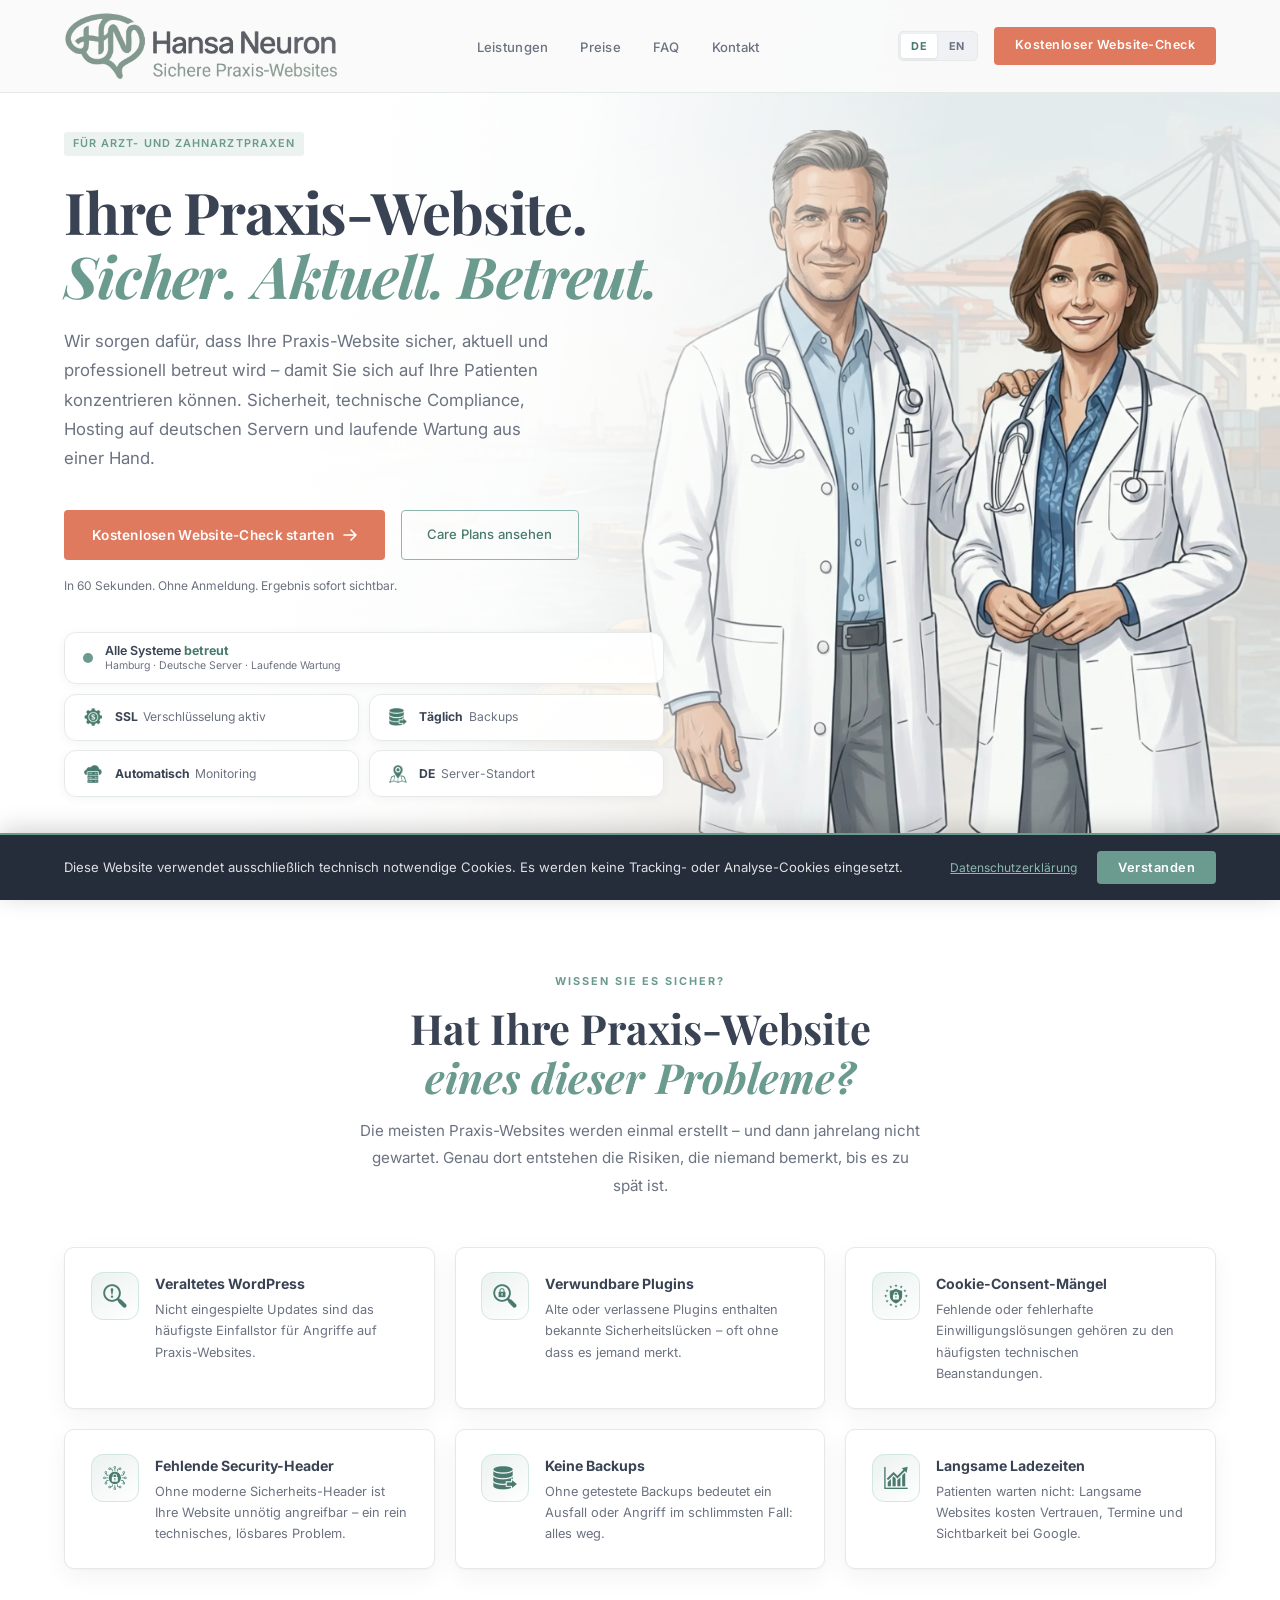
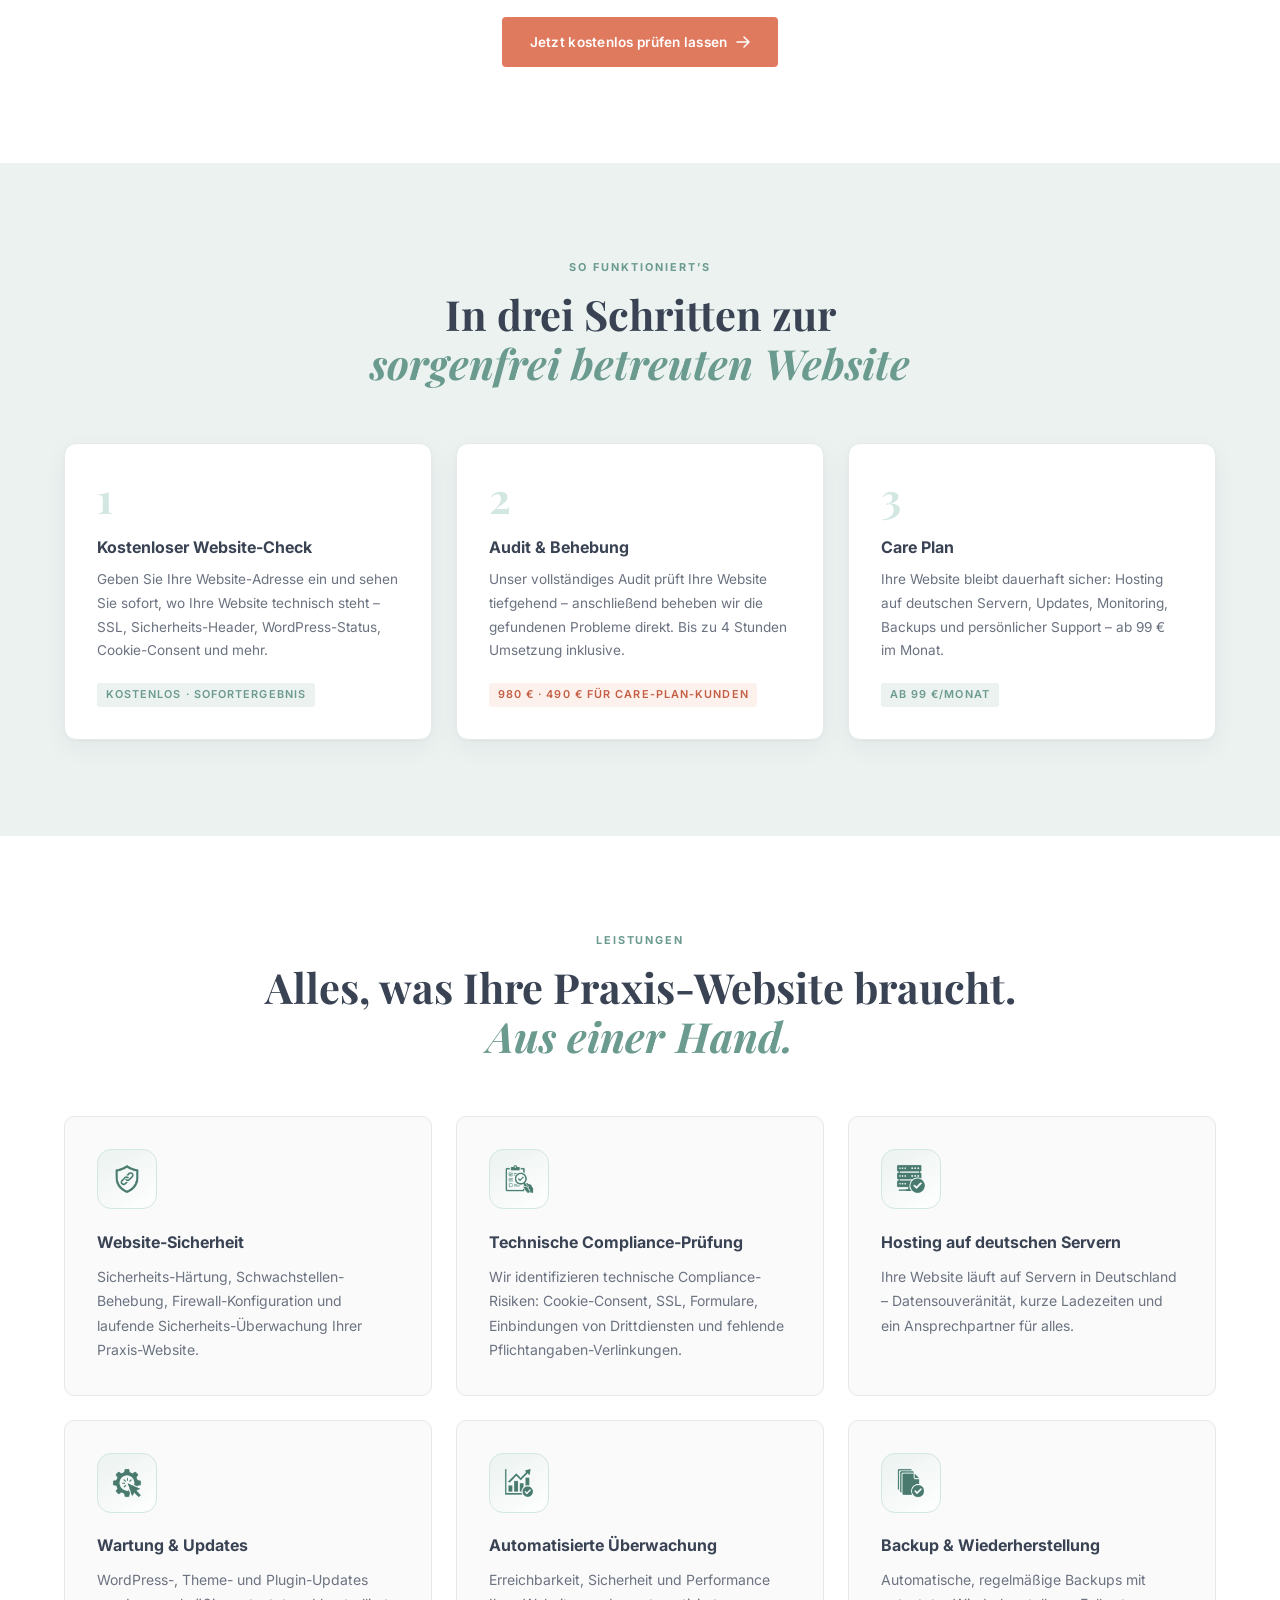
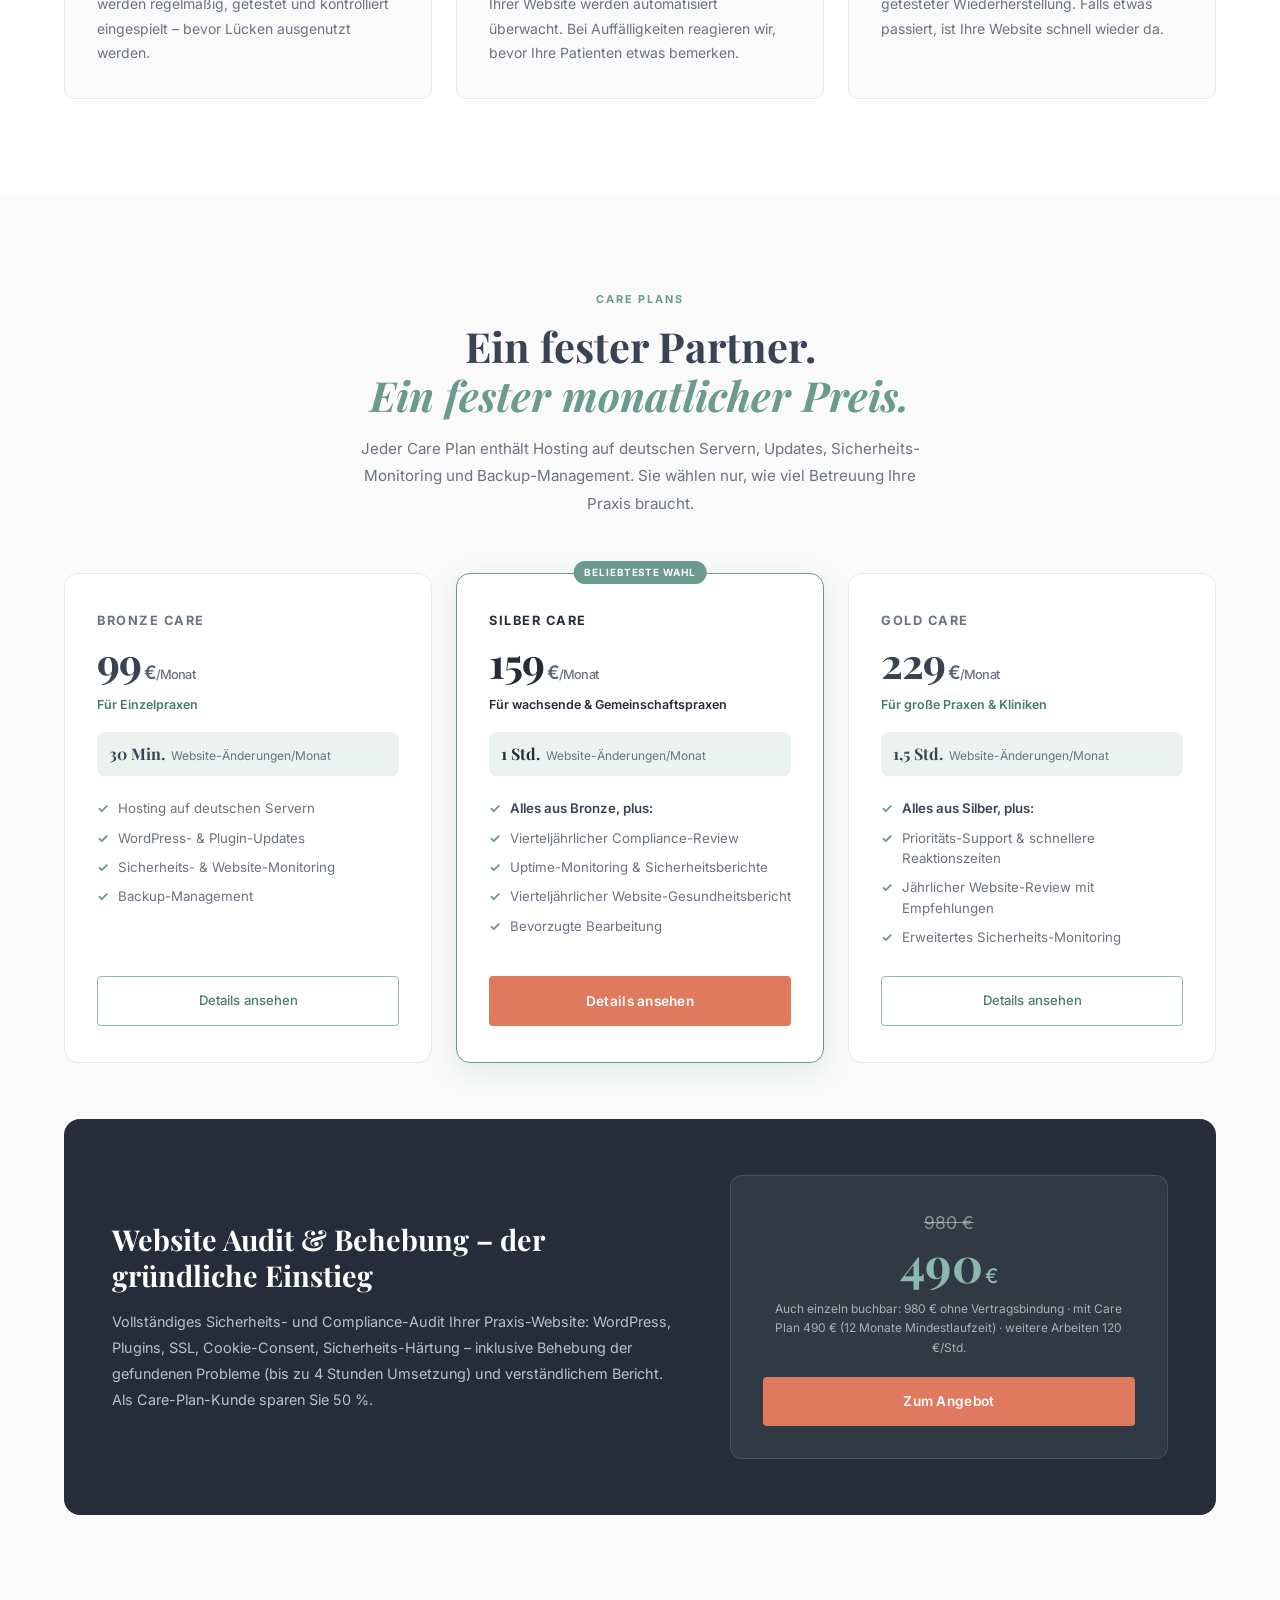
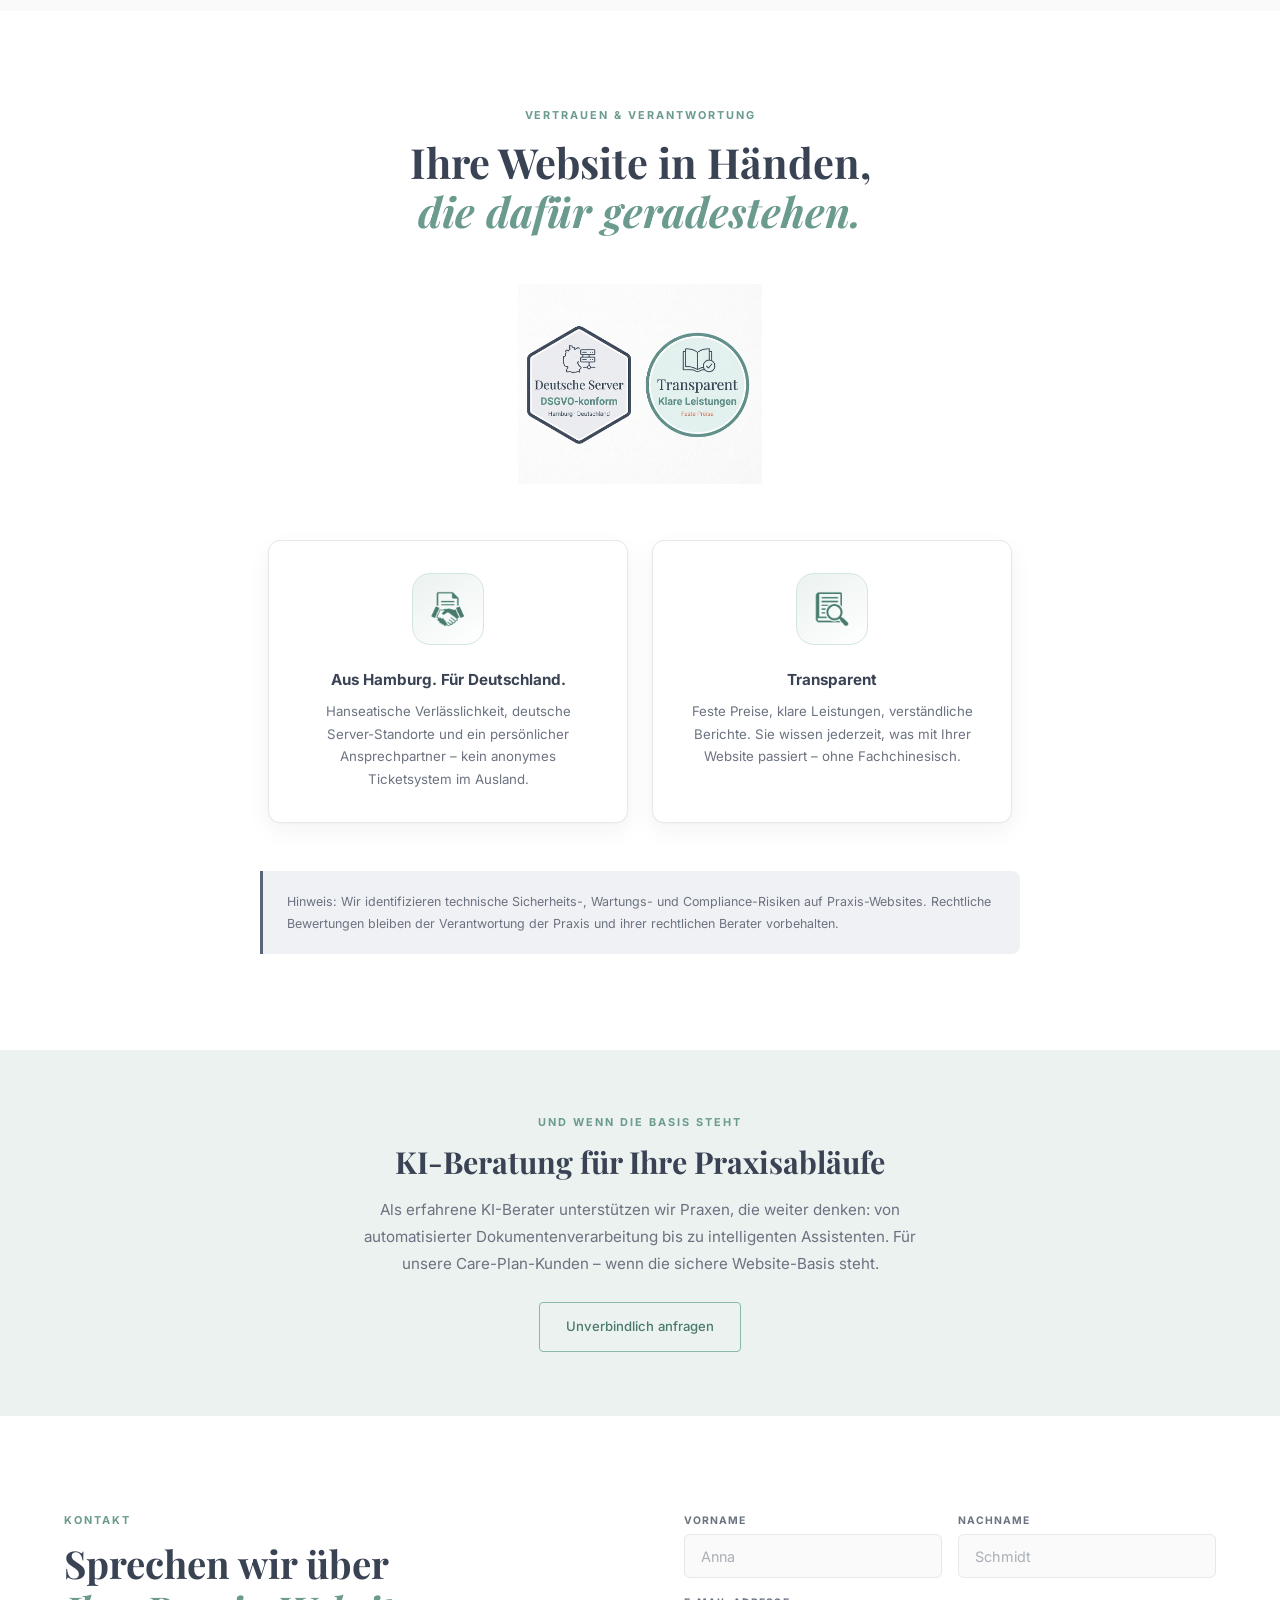
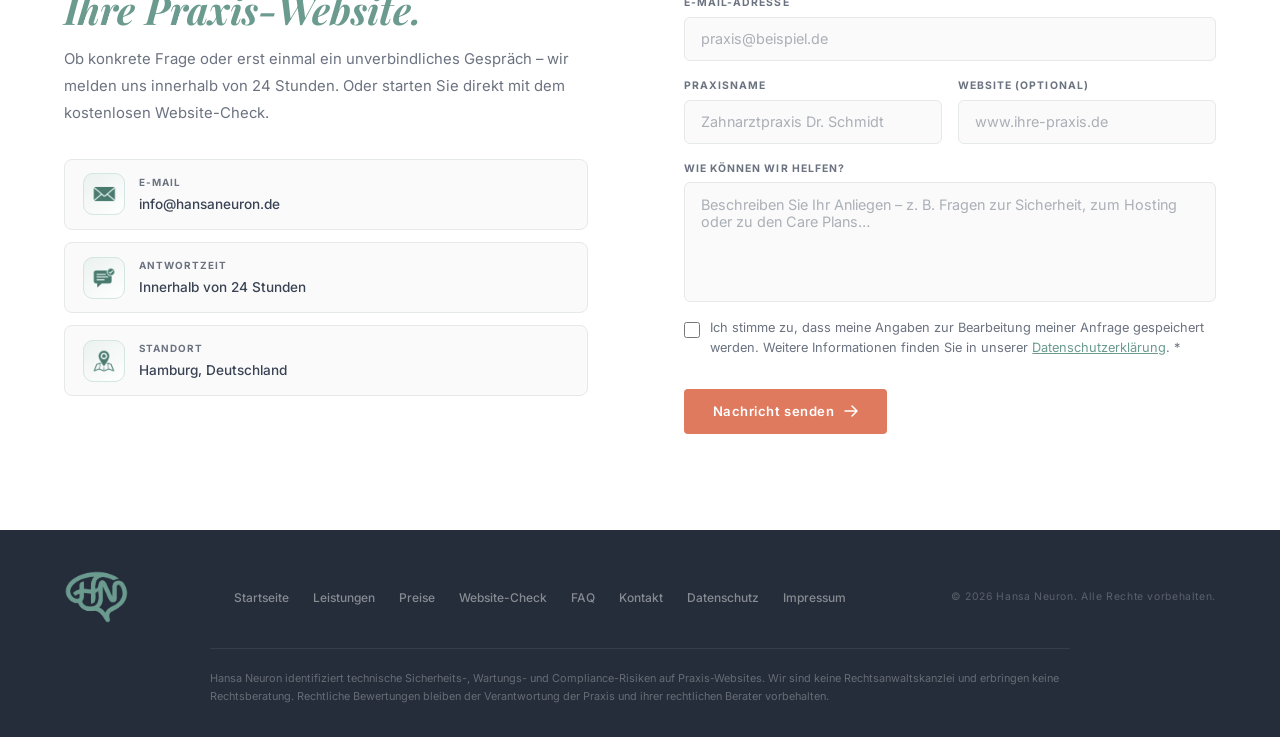
==== index.html @ ed80e0d6 "Version 3.8 SEO Updates" ====
<!DOCTYPE html>
<html lang="de">
<head>
  <meta charset="UTF-8" />
  <meta name="viewport" content="width=device-width, initial-scale=1.0" />
  <title>Hansa Neuron — Website-Sicherheit, Compliance & Wartung für Arzt- und Zahnarztpraxen</title>
  <meta name="description" content="Hansa Neuron betreut Praxis-Websites von Ärzten und Zahnärzten in Deutschland: Sicherheit, technische Compliance, Hosting auf deutschen Servern, Wartung und Monitoring. Jetzt kostenlosen Website-Check starten." />
  <link rel="alternate" hreflang="de" href="https://hansaneuron.de/" />
  <link rel="alternate" hreflang="en" href="https://hansaneuron.com/" />
  <link rel="icon" type="image/x-icon" href="/favicon.ico">
  <link rel="icon" type="image/png" sizes="32x32" href="/assets/favicon-32x32.png">
  <link rel="preconnect" href="https://fonts.bunny.net" />
  <link href="https://fonts.bunny.net/css2?family=Playfair+Display:ital,wght@0,400;0,500;0,700;0,900;1,400;1,700&family=Inter:wght@300;400;500;600;700&display=swap" rel="stylesheet" />
  <link rel="stylesheet" href="assets/style.css" />
  <script type="application/ld+json">
  {
    "@context": "https://schema.org",
    "@type": "Organization",
    "name": "Hansa Neuron",
    "url": "https://hansaneuron.de/",
    "email": "info@hansaneuron.de",
    "address": { "@type": "PostalAddress", "addressLocality": "Hamburg", "addressCountry": "DE" },
    "description": "Website-Sicherheit, technische Compliance, Hosting und Wartung für Arzt- und Zahnarztpraxen in Deutschland."
  }
  </script>
</head>
<body>

  <!-- ── Navigation ──────────────────────────────────── -->
  <nav>
    <a href="index.html" class="nav-logo">
      <img src="assets/HansaNeuron_Logo_transparent.png" alt="Hansa Neuron Logo" class="nav-logo-img" />
    </a>
    <ul class="nav-links">
      <li><a href="#leistungen" data-i18n="nav.leistungen">Leistungen</a></li>
      <li><a href="preise.html" data-i18n="nav.preise">Preise</a></li>
      <li><a href="faq.html" data-i18n="nav.faq">FAQ</a></li>
      <li><a href="#kontakt" data-i18n="nav.kontakt">Kontakt</a></li>
    </ul>
    <div class="nav-right">
      <div class="lang-switcher">
        <button class="lang-btn active" id="btn-de" onclick="setLang('de', true)">DE</button>
        <button class="lang-btn" id="btn-en" onclick="setLang('en', true)">EN</button>
      </div>
      <a href="website-check.html" class="nav-cta" data-i18n="nav.cta">Kostenloser Website-Check</a>
      <button class="nav-hamburger" onclick="toggleMenu()" aria-label="Menü öffnen">
        <span></span><span></span><span></span>
      </button>
    </div>
  </nav>

  <!-- ── Mobile menu ──────────────────────────────────── -->
  <div class="mobile-menu" id="mobileMenu">
    <button class="mobile-close" onclick="toggleMenu()" aria-label="Menü schließen">✕</button>
    <a href="#leistungen" onclick="toggleMenu()" data-i18n="nav.leistungen">Leistungen</a>
    <a href="preise.html" data-i18n="nav.preise">Preise</a>
    <a href="faq.html" data-i18n="nav.faq">FAQ</a>
    <a href="#kontakt" onclick="toggleMenu()" data-i18n="nav.kontakt">Kontakt</a>
    <a href="website-check.html" class="btn-primary" style="margin-top:.5rem;text-align:center;" data-i18n="nav.cta">Kostenloser Website-Check</a>
  </div>

  <!-- ── Hero ────────────────────────────────────────── -->
  <section class="hero" id="home">
    <div class="hero-bg" aria-hidden="true"></div>
    <div class="hero-scrim" aria-hidden="true"></div>
    <div class="hero-content">
      <div class="hero-eyebrow">
        <span class="label" data-i18n="hero.badge">Für Arzt- und Zahnarztpraxen</span>
      </div>
      <h1 class="hero-headline" data-i18n="hero.headline">
        Ihre Praxis-Website. <em>Sicher. Aktuell. Betreut.</em>
      </h1>
      <p class="hero-sub" data-i18n="hero.sub">
        Wir sorgen dafür, dass Ihre Praxis-Website sicher, aktuell und professionell betreut wird – damit Sie sich auf Ihre Patienten konzentrieren können. Sicherheit, technische Compliance, Hosting auf deutschen Servern und laufende Wartung aus einer Hand.
      </p>
      <div class="hero-actions">
        <a href="website-check.html" class="btn-primary">
          <span data-i18n="hero.cta1">Kostenlosen Website-Check starten</span>
          <svg width="14" height="14" viewBox="0 0 14 14" fill="none"><path d="M1 7h12M8 2l5 5-5 5" stroke="currentColor" stroke-width="1.5" stroke-linecap="round" stroke-linejoin="round"/></svg>
        </a>
        <a href="preise.html" class="btn-outline" data-i18n="hero.cta2">Care Plans ansehen</a>
      </div>
      <p class="hero-note" data-i18n="hero.note">In 60 Sekunden. Ohne Anmeldung. Ergebnis sofort sichtbar.</p>

      <div class="hero-trust-row">
        <div class="htp htp-live">
          <span class="hc-pulse"></span>
          <div>
            <div class="htp-title" data-i18n="hero.statLive">Alle Systeme <span>betreut</span></div>
            <div class="htp-sub" data-i18n="hero.statSub">Hamburg · Deutsche Server · Laufende Wartung</div>
          </div>
        </div>
        <div class="htp">
          <img src="assets/icons/ssl.png" alt="" width="24" height="24" class="icon-img" loading="lazy" />
          <span><strong>SSL</strong><span data-i18n="hero.stat1">Verschlüsselung aktiv</span></span>
        </div>
        <div class="htp">
          <img src="assets/icons/backup.png" alt="" width="24" height="24" class="icon-img" loading="lazy" />
          <span><strong data-i18n="hero.stat2num">Täglich</strong><span data-i18n="hero.stat2">Backups</span></span>
        </div>
        <div class="htp">
          <img src="assets/icons/monitoring.png" alt="" width="24" height="24" class="icon-img" loading="lazy" />
          <span><strong data-i18n="hero.stat3num">Automatisch</strong><span data-i18n="hero.stat3">Monitoring</span></span>
        </div>
        <div class="htp">
          <img src="assets/icons/location.png" alt="" width="24" height="24" class="icon-img" loading="lazy" />
          <span><strong>DE</strong><span data-i18n="hero.stat4">Server-Standort</span></span>
        </div>
      </div>
    </div>
  </section>

  <!-- ── Risiken ──────────────────────────────────────── -->
  <section id="probleme" style="background:var(--white);">
    <div class="section-center">
      <div class="section-kicker reveal" data-i18n="prob.kicker">Wissen Sie es sicher?</div>
      <h2 class="section-title reveal reveal-delay-1" data-i18n="prob.title">Hat Ihre Praxis-Website<br/><em>eines dieser Probleme?</em></h2>
      <p class="section-body reveal reveal-delay-2" data-i18n="prob.body">
        Die meisten Praxis-Websites werden einmal erstellt – und dann jahrelang nicht gewartet. Genau dort entstehen die Risiken, die niemand bemerkt, bis es zu spät ist.
      </p>
    </div>
    <div class="problem-grid">
      <div class="problem-card reveal">
        <div class="problem-icon"><img src="assets/icons/risk.png" alt="" width="32" height="32" class="icon-img" loading="lazy" /></div>
        <div>
          <div class="problem-title" data-i18n="prob1.title">Veraltetes WordPress</div>
          <div class="problem-desc" data-i18n="prob1.desc">Nicht eingespielte Updates sind das häufigste Einfallstor für Angriffe auf Praxis-Websites.</div>
        </div>
      </div>
      <div class="problem-card reveal reveal-delay-1">
        <div class="problem-icon"><img src="assets/icons/seccheck.png" alt="" width="32" height="32" class="icon-img" loading="lazy" /></div>
        <div>
          <div class="problem-title" data-i18n="prob2.title">Verwundbare Plugins</div>
          <div class="problem-desc" data-i18n="prob2.desc">Alte oder verlassene Plugins enthalten bekannte Sicherheitslücken – oft ohne dass es jemand merkt.</div>
        </div>
      </div>
      <div class="problem-card reveal reveal-delay-2">
        <div class="problem-icon"><img src="assets/icons/gdpr.png" alt="" width="32" height="32" class="icon-img" loading="lazy" /></div>
        <div>
          <div class="problem-title" data-i18n="prob3.title">Cookie-Consent-Mängel</div>
          <div class="problem-desc" data-i18n="prob3.desc">Fehlende oder fehlerhafte Einwilligungslösungen gehören zu den häufigsten technischen Beanstandungen.</div>
        </div>
      </div>
      <div class="problem-card reveal">
        <div class="problem-icon"><img src="assets/icons/cyber.png" alt="" width="32" height="32" class="icon-img" loading="lazy" /></div>
        <div>
          <div class="problem-title" data-i18n="prob4.title">Fehlende Security-Header</div>
          <div class="problem-desc" data-i18n="prob4.desc">Ohne moderne Sicherheits-Header ist Ihre Website unnötig angreifbar – ein rein technisches, lösbares Problem.</div>
        </div>
      </div>
      <div class="problem-card reveal reveal-delay-1">
        <div class="problem-icon"><img src="assets/icons/backup.png" alt="" width="32" height="32" class="icon-img" loading="lazy" /></div>
        <div>
          <div class="problem-title" data-i18n="prob5.title">Keine Backups</div>
          <div class="problem-desc" data-i18n="prob5.desc">Ohne getestete Backups bedeutet ein Ausfall oder Angriff im schlimmsten Fall: alles weg.</div>
        </div>
      </div>
      <div class="problem-card reveal reveal-delay-2">
        <div class="problem-icon"><img src="assets/icons/perf.png" alt="" width="32" height="32" class="icon-img" loading="lazy" /></div>
        <div>
          <div class="problem-title" data-i18n="prob6.title">Langsame Ladezeiten</div>
          <div class="problem-desc" data-i18n="prob6.desc">Patienten warten nicht: Langsame Websites kosten Vertrauen, Termine und Sichtbarkeit bei Google.</div>
        </div>
      </div>
    </div>
    <div class="section-center" style="padding-top:3rem;">
      <a href="website-check.html" class="btn-primary reveal">
        <span data-i18n="prob.cta">Jetzt kostenlos prüfen lassen</span>
        <svg width="14" height="14" viewBox="0 0 14 14" fill="none"><path d="M1 7h12M8 2l5 5-5 5" stroke="currentColor" stroke-width="1.5" stroke-linecap="round" stroke-linejoin="round"/></svg>
      </a>
    </div>
  </section>

  <!-- ── Ablauf (Funnel) ─────────────────────────────── -->
  <section id="ablauf" style="background:var(--teal-50);">
    <div class="section-center">
      <div class="section-kicker reveal" data-i18n="ablauf.kicker">So funktioniert's</div>
      <h2 class="section-title reveal reveal-delay-1" data-i18n="ablauf.title">In drei Schritten zur<br/><em>sorgenfrei betreuten Website</em></h2>
    </div>
    <div class="steps">
      <div class="step reveal">
        <div class="step-num">1</div>
        <div class="step-title" data-i18n="step1.title">Kostenloser Website-Check</div>
        <p class="step-desc" data-i18n="step1.desc">Geben Sie Ihre Website-Adresse ein und sehen Sie sofort, wo Ihre Website technisch steht – SSL, Sicherheits-Header, WordPress-Status, Cookie-Consent und mehr.</p>
        <div class="step-tag"><span class="label" data-i18n="step1.tag">Kostenlos · Sofortergebnis</span></div>
      </div>
      <div class="step reveal reveal-delay-1">
        <div class="step-num">2</div>
        <div class="step-title" data-i18n="step2.title">Audit &amp; Behebung</div>
        <p class="step-desc" data-i18n="step2.desc">Unser vollständiges Audit prüft Ihre Website tiefgehend – anschließend beheben wir die gefundenen Probleme direkt. Bis zu 4 Stunden Umsetzung inklusive.</p>
        <div class="step-tag"><span class="label terra" data-i18n="step2.tag">980 € · 490 € für Care-Plan-Kunden</span></div>
      </div>
      <div class="step reveal reveal-delay-2">
        <div class="step-num">3</div>
        <div class="step-title" data-i18n="step3.title">Care Plan</div>
        <p class="step-desc" data-i18n="step3.desc">Ihre Website bleibt dauerhaft sicher: Hosting auf deutschen Servern, Updates, Monitoring, Backups und persönlicher Support – ab 99 € im Monat.</p>
        <div class="step-tag"><span class="label" data-i18n="step3.tag">Ab 99 €/Monat</span></div>
      </div>
    </div>
  </section>

  <!-- ── Leistungen ───────────────────────────────────── -->
  <section id="leistungen" style="background:var(--white);">
    <div class="section-center">
      <div class="section-kicker reveal" data-i18n="serv.kicker">Leistungen</div>
      <h2 class="section-title reveal reveal-delay-1" data-i18n="serv.title">Alles, was Ihre Praxis-Website braucht.<br/><em>Aus einer Hand.</em></h2>
    </div>
    <div class="services-grid">
      <div class="service-card reveal">
        <div class="service-icon"><img src="assets/icons/securelink.png" alt="" width="38" height="38" class="icon-img" loading="lazy" /></div>
        <div class="service-name" data-i18n="serv1.name">Website-Sicherheit</div>
        <p class="service-desc" data-i18n="serv1.desc">Sicherheits-Härtung, Schwachstellen-Behebung, Firewall-Konfiguration und laufende Sicherheits-Überwachung Ihrer Praxis-Website.</p>
      </div>
      <div class="service-card reveal reveal-delay-1">
        <div class="service-icon"><img src="assets/icons/audit.png" alt="" width="38" height="38" class="icon-img" loading="lazy" /></div>
        <div class="service-name" data-i18n="serv2.name">Technische Compliance-Prüfung</div>
        <p class="service-desc" data-i18n="serv2.desc">Wir identifizieren technische Compliance-Risiken: Cookie-Consent, SSL, Formulare, Einbindungen von Drittdiensten und fehlende Pflichtangaben-Verlinkungen.</p>
      </div>
      <div class="service-card reveal reveal-delay-2">
        <div class="service-icon"><img src="assets/icons/server.png" alt="" width="38" height="38" class="icon-img" loading="lazy" /></div>
        <div class="service-name" data-i18n="serv3.name">Hosting auf deutschen Servern</div>
        <p class="service-desc" data-i18n="serv3.desc">Ihre Website läuft auf Servern in Deutschland – Datensouveränität, kurze Ladezeiten und ein Ansprechpartner für alles.</p>
      </div>
      <div class="service-card reveal">
        <div class="service-icon"><img src="assets/icons/maintenance.png" alt="" width="38" height="38" class="icon-img" loading="lazy" /></div>
        <div class="service-name" data-i18n="serv4.name">Wartung &amp; Updates</div>
        <p class="service-desc" data-i18n="serv4.desc">WordPress-, Theme- und Plugin-Updates werden regelmäßig, getestet und kontrolliert eingespielt – bevor Lücken ausgenutzt werden.</p>
      </div>
      <div class="service-card reveal reveal-delay-1">
        <div class="service-icon"><img src="assets/icons/analysis.png" alt="" width="38" height="38" class="icon-img" loading="lazy" /></div>
        <div class="service-name" data-i18n="serv5.name">Automatisierte Überwachung</div>
        <p class="service-desc" data-i18n="serv5.desc">Erreichbarkeit, Sicherheit und Performance Ihrer Website werden automatisiert überwacht. Bei Auffälligkeiten reagieren wir, bevor Ihre Patienten etwas bemerken.</p>
      </div>
      <div class="service-card reveal reveal-delay-2">
        <div class="service-icon"><img src="assets/icons/policydoc.png" alt="" width="38" height="38" class="icon-img" loading="lazy" /></div>
        <div class="service-name" data-i18n="serv6.name">Backup &amp; Wiederherstellung</div>
        <p class="service-desc" data-i18n="serv6.desc">Automatische, regelmäßige Backups mit getesteter Wiederherstellung. Falls etwas passiert, ist Ihre Website schnell wieder da.</p>
      </div>
    </div>
  </section>

  <!-- ── Care Plans Teaser ────────────────────────────── -->
  <section id="plaene">
    <div class="section-center">
      <div class="section-kicker reveal" data-i18n="plans.kicker">Care Plans</div>
      <h2 class="section-title reveal reveal-delay-1" data-i18n="plans.title">Ein fester Partner.<br/><em>Ein fester monatlicher Preis.</em></h2>
      <p class="section-body reveal reveal-delay-2" data-i18n="plans.body">
        Jeder Care Plan enthält Hosting auf deutschen Servern, Updates, Sicherheits-Monitoring und Backup-Management. Sie wählen nur, wie viel Betreuung Ihre Praxis braucht.
      </p>
    </div>
    <div class="plan-grid">
      <div class="plan-card reveal">
        <div class="plan-name">Bronze Care</div>
        <div class="plan-price">99<span class="cur">€</span><small data-i18n="plans.perMonth">/Monat</small></div>
        <div class="plan-for" data-i18n="plan1.for">Für Einzelpraxen</div>
        <div class="plan-allowance"><strong data-i18n="plan1.allowance">30 Min.</strong><span data-i18n="plan.allowanceLabel">Website-Änderungen/Monat</span></div>
        <ul class="plan-features">
          <li data-i18n="plan1.f1">Hosting auf deutschen Servern</li>
          <li data-i18n="plan1.f2">WordPress- &amp; Plugin-Updates</li>
          <li data-i18n="plan1.f3">Sicherheits- &amp; Website-Monitoring</li>
          <li data-i18n="plan1.f4">Backup-Management</li>
        </ul>
        <a href="preise.html" class="btn-outline" data-i18n="plans.details">Details ansehen</a>
      </div>
      <div class="plan-card featured reveal reveal-delay-1">
        <div class="plan-flag" data-i18n="plans.popular">Beliebteste Wahl</div>
        <div class="plan-name">Silber Care</div>
        <div class="plan-price">159<span class="cur">€</span><small data-i18n="plans.perMonth">/Monat</small></div>
        <div class="plan-for" data-i18n="plan2.for">Für wachsende &amp; Gemeinschaftspraxen</div>
        <div class="plan-allowance"><strong data-i18n="plan2.allowance">1 Std.</strong><span data-i18n="plan.allowanceLabel">Website-Änderungen/Monat</span></div>
        <ul class="plan-features">
          <li class="plus" data-i18n="plan2.f1">Alles aus Bronze, plus:</li>
          <li data-i18n="plan2.f2">Vierteljährlicher Compliance-Review</li>
          <li data-i18n="plan2.f3">Uptime-Monitoring &amp; Sicherheitsberichte</li>
          <li data-i18n="plan2.f4">Vierteljährlicher Website-Gesundheitsbericht</li>
          <li data-i18n="plan2.f5">Bevorzugte Bearbeitung</li>
        </ul>
        <a href="preise.html" class="btn-primary" data-i18n="plans.details">Details ansehen</a>
      </div>
      <div class="plan-card reveal reveal-delay-2">
        <div class="plan-name">Gold Care</div>
        <div class="plan-price">229<span class="cur">€</span><small data-i18n="plans.perMonth">/Monat</small></div>
        <div class="plan-for" data-i18n="plan3.for">Für große Praxen &amp; Kliniken</div>
        <div class="plan-allowance"><strong data-i18n="plan3.allowance">1,5 Std.</strong><span data-i18n="plan.allowanceLabel">Website-Änderungen/Monat</span></div>
        <ul class="plan-features">
          <li class="plus" data-i18n="plan3.f1">Alles aus Silber, plus:</li>
          <li data-i18n="plan3.f2">Prioritäts-Support &amp; schnellere Reaktionszeiten</li>
          <li data-i18n="plan3.f4">Jährlicher Website-Review mit Empfehlungen</li>
          <li data-i18n="plan3.f5">Erweitertes Sicherheits-Monitoring</li>
        </ul>
        <a href="preise.html" class="btn-outline" data-i18n="plans.details">Details ansehen</a>
      </div>
    </div>

    <!-- Audit banner -->
    <div class="audit-banner reveal" id="audit">
      <div>
        <h3 data-i18n="audit.title">Website Audit &amp; Behebung – der gründliche Einstieg</h3>
        <p data-i18n="audit.body">Vollständiges Sicherheits- und Compliance-Audit Ihrer Praxis-Website: WordPress, Plugins, SSL, Cookie-Consent, Sicherheits-Härtung – inklusive Behebung der gefundenen Probleme (bis zu 4 Stunden Umsetzung) und verständlichem Bericht. Als Care-Plan-Kunde sparen Sie 50 %.</p>
      </div>
      <div class="audit-price-box">
        <div class="audit-price-old">980 €</div>
        <div class="audit-price-new">490<span class="cur">€</span></div>
        <div class="audit-price-note" data-i18n="audit.note">Auch einzeln buchbar: 980 € ohne Vertragsbindung · mit Care Plan 490 € (12 Monate Mindestlaufzeit) · weitere Arbeiten 120 €/Std.</div>
        <a href="preise.html" class="btn-primary" data-i18n="audit.cta">Zum Angebot</a>
      </div>
    </div>
  </section>

  <!-- ── Vertrauen ────────────────────────────────────── -->
  <section id="vertrauen" style="background:var(--white);">
    <div class="section-center">
      <div class="section-kicker reveal" data-i18n="trust.kicker">Vertrauen &amp; Verantwortung</div>
      <h2 class="section-title reveal reveal-delay-1" data-i18n="trust.title">Ihre Website in Händen,<br/><em>die dafür geradestehen.</em></h2>
    </div>

    <!-- Trust Badges -->
    <div class="trust-badges-container reveal">
      <img src="assets/Trust_Badges.png" alt="Deutsche Server, Transparent" class="trust-badges-img" loading="lazy" />
    </div>

    <div class="trust-grid trust-grid-2">
      <div class="trust-card reveal reveal-delay-1">
        <div class="trust-icon"><img src="assets/icons/partnership.png" alt="" width="46" height="46" class="icon-img" loading="lazy" /></div>
        <div class="trust-title" data-i18n="trust3.title">Aus Hamburg. Für Deutschland.</div>
        <p class="trust-desc" data-i18n="trust3.desc">Hanseatische Verlässlichkeit, deutsche Server-Standorte und ein persönlicher Ansprechpartner – kein anonymes Ticketsystem im Ausland.</p>
      </div>
      <div class="trust-card reveal reveal-delay-2">
        <div class="trust-icon"><img src="assets/icons/transparency.png" alt="" width="46" height="46" class="icon-img" loading="lazy" /></div>
        <div class="trust-title" data-i18n="trust2.title">Transparent</div>
        <p class="trust-desc" data-i18n="trust2.desc">Feste Preise, klare Leistungen, verständliche Berichte. Sie wissen jederzeit, was mit Ihrer Website passiert – ohne Fachchinesisch.</p>
      </div>
    </div>
    <div class="disclaimer-box reveal" data-i18n="trust.disclaimer">
      Hinweis: Wir identifizieren technische Sicherheits-, Wartungs- und Compliance-Risiken auf Praxis-Websites. Rechtliche Bewertungen bleiben der Verantwortung der Praxis und ihrer rechtlichen Berater vorbehalten.
    </div>
  </section>

  <!-- ── KI (secondary) ───────────────────────────────── -->
  <section id="ki" style="background:var(--teal-50);padding:4rem 5vw;">
    <div class="section-center">
      <div class="section-kicker reveal" data-i18n="ki.kicker">Und wenn die Basis steht</div>
      <h2 class="section-title reveal reveal-delay-1" style="font-size:clamp(1.4rem,2.5vw,1.9rem);" data-i18n="ki.title">KI-Beratung für Ihre Praxisabläufe</h2>
      <p class="section-body reveal reveal-delay-2" data-i18n="ki.body">
        Als erfahrene KI-Berater unterstützen wir Praxen, die weiter denken: von automatisierter Dokumentenverarbeitung bis zu intelligenten Assistenten. Für unsere Care-Plan-Kunden – wenn die sichere Website-Basis steht.
      </p>
      <div style="margin-top:1.5rem;">
        <a href="#kontakt" class="btn-outline reveal" data-i18n="ki.cta">Unverbindlich anfragen</a>
      </div>
    </div>
  </section>

  <!-- ── Kontakt ──────────────────────────────────────── -->
  <section id="kontakt" style="background:var(--white);">
    <div class="contact-inner">
      <div>
        <div class="section-kicker reveal" data-i18n="contact.kicker">Kontakt</div>
        <h2 class="contact-headline reveal reveal-delay-1" data-i18n="contact.headline">
          Sprechen wir über<br/><em>Ihre Praxis-Website.</em>
        </h2>
        <p class="contact-sub reveal reveal-delay-2" data-i18n="contact.sub">
          Ob konkrete Frage oder erst einmal ein unverbindliches Gespräch – wir melden uns innerhalb von 24 Stunden. Oder starten Sie direkt mit dem kostenlosen Website-Check.
        </p>
        <div class="contact-rows reveal reveal-delay-3">
          <a href="mailto:info@hansaneuron.de" class="contact-row" id="contact-email-link">
            <div class="cr-icon"><img src="assets/icons/email.png" alt="" width="28" height="28" class="icon-img" loading="lazy" /></div>
            <div>
              <div class="cr-label">E-Mail</div>
              <div class="cr-value" id="contact-email-value">info@hansaneuron.de</div>
            </div>
          </a>
          <div class="contact-row">
            <div class="cr-icon"><img src="assets/icons/alerts.png" alt="" width="28" height="28" class="icon-img" loading="lazy" /></div>
            <div>
              <div class="cr-label" data-i18n="contact.responseLabel">Antwortzeit</div>
              <div class="cr-value" data-i18n="contact.responseValue">Innerhalb von 24 Stunden</div>
            </div>
          </div>
          <div class="contact-row">
            <div class="cr-icon"><img src="assets/icons/location.png" alt="" width="28" height="28" class="icon-img" loading="lazy" /></div>
            <div>
              <div class="cr-label" data-i18n="contact.locationLabel">Standort</div>
              <div class="cr-value">Hamburg, Deutschland</div>
            </div>
          </div>
        </div>
      </div>

      <form class="contact-form reveal reveal-delay-2" onsubmit="handleSubmit(event)">
        <input type="hidden" name="access_key" value="1d902455-57dd-4772-96db-8347cb73e1d7" />
        <input type="hidden" name="from_name" value="Hansa Neuron Website" />
        <input type="checkbox" name="botcheck" style="display:none" tabindex="-1" autocomplete="off" />
        <div class="form-row">
          <div class="form-group">
            <label class="form-label" data-i18n="form.firstName">Vorname</label>
            <input class="form-input" type="text" name="first_name" data-i18n-placeholder="form.firstName.ph" placeholder="Anna" required />
          </div>
          <div class="form-group">
            <label class="form-label" data-i18n="form.lastName">Nachname</label>
            <input class="form-input" type="text" name="last_name" data-i18n-placeholder="form.lastName.ph" placeholder="Schmidt" required />
          </div>
        </div>
        <div class="form-group">
          <label class="form-label" data-i18n="form.email">E-Mail-Adresse</label>
          <input class="form-input" type="email" name="email" data-i18n-placeholder="form.email.ph" placeholder="praxis@beispiel.de" required />
        </div>
        <div class="form-row">
          <div class="form-group">
            <label class="form-label" data-i18n="form.praxis">Praxisname</label>
            <input class="form-input" type="text" name="practice" data-i18n-placeholder="form.praxis.ph" placeholder="Zahnarztpraxis Dr. Schmidt" />
          </div>
          <div class="form-group">
            <label class="form-label" data-i18n="form.website">Website (optional)</label>
            <input class="form-input" type="text" name="website" placeholder="www.ihre-praxis.de" />
          </div>
        </div>
        <div class="form-group">
          <label class="form-label" data-i18n="form.message">Wie können wir helfen?</label>
          <textarea class="form-textarea" name="message" data-i18n-placeholder="form.message.ph" placeholder="Beschreiben Sie Ihr Anliegen – z. B. Fragen zur Sicherheit, zum Hosting oder zu den Care Plans…" required></textarea>
        </div>
        <div class="form-consent">
          <input type="checkbox" id="consent" name="consent" required />
          <label for="consent" data-i18n="form.consent">Ich stimme zu, dass meine Angaben zur Bearbeitung meiner Anfrage gespeichert werden. Weitere Informationen finden Sie in unserer <a href="datenschutz.html" data-privacy-link>Datenschutzerklärung</a>. *</label>
        </div>
        <button type="submit" class="form-submit" id="submitBtn">
          <span data-i18n="form.submit">Nachricht senden</span>
          <svg width="14" height="14" viewBox="0 0 14 14" fill="none"><path d="M1 7h12M8 2l5 5-5 5" stroke="currentColor" stroke-width="1.5" stroke-linecap="round" stroke-linejoin="round"/></svg>
        </button>
      </form>
    </div>
  </section>

  <!-- ── Footer ───────────────────────────────────────── -->
  <footer>
    <div class="footer-top">
      <a href="index.html" class="footer-logo">
        <img src="assets/HansaNeuron_Icon_transparent.png" alt="Hansa Neuron" class="footer-logo-img" />
      </a>
      <ul class="footer-links">
        <li><a href="index.html" data-i18n="footer.home">Startseite</a></li>
        <li><a href="index.html#leistungen" data-i18n="footer.leistungen">Leistungen</a></li>
        <li><a href="preise.html" data-i18n="footer.preise">Preise</a></li>
        <li><a href="website-check.html" data-i18n="footer.check">Website-Check</a></li>
        <li><a href="faq.html" data-i18n="footer.faq">FAQ</a></li>
        <li><a href="index.html#kontakt" data-i18n="footer.kontakt">Kontakt</a></li>
        <li><a href="datenschutz.html" data-privacy-link data-i18n="footer.privacy">Datenschutz</a></li>
        <li><a href="impressum.html" data-imprint-link data-i18n="footer.impressum">Impressum</a></li>
      </ul>
      <div class="footer-copy" data-i18n="footer.copy">© 2026 Hansa Neuron. Alle Rechte vorbehalten.</div>
    </div>
    <div class="footer-disclaimer" data-i18n="footer.disclaimer">
      Hansa Neuron identifiziert technische Sicherheits-, Wartungs- und Compliance-Risiken auf Praxis-Websites. Wir sind keine Rechtsanwaltskanzlei und erbringen keine Rechtsberatung. Rechtliche Bewertungen bleiben der Verantwortung der Praxis und ihrer rechtlichen Berater vorbehalten.
    </div>
  </footer>

  <!-- ── Cookie banner ────────────────────────────────── -->
  <div id="cookieBanner" class="cookie-banner" role="dialog" aria-label="Cookie notice" style="display:none">
    <p class="cookie-text" data-i18n="cookie.text">Diese Website verwendet ausschließlich technisch notwendige Cookies. Es werden keine Tracking- oder Analyse-Cookies eingesetzt.</p>
    <div class="cookie-actions">
      <a href="datenschutz.html" class="cookie-link" data-privacy-link data-i18n="cookie.policy">Datenschutzerklärung</a>
      <button class="cookie-btn" onclick="acceptCookies()"><span data-i18n="cookie.accept">Verstanden</span></button>
    </div>
  </div>

    <script type="application/json" id="i18n-meta">
{
  "de": {
    "title": "Hansa Neuron — Website-Sicherheit, Compliance & Wartung für Arzt- und Zahnarztpraxen",
    "desc": "Hansa Neuron betreut Praxis-Websites von Ärzten und Zahnärzten in Deutschland: Sicherheit, technische Compliance, Hosting auf deutschen Servern, Wartung und Monitoring. Jetzt kostenlosen Website-Check starten."
  },
  "en": {
    "title": "Hansa Neuron — Website Security, Compliance & Maintenance for Medical & Dental Practices",
    "desc": "Hansa Neuron manages practice websites for doctors and dentists in Germany: security, technical compliance, German-based hosting, maintenance and monitoring. Start your free website check now."
  }
}
  </script>
  <script type="application/json" id="i18n-translations">
{
  "de": {
    "hero.badge": "Für Arzt- und Zahnarztpraxen",
    "hero.headline": "Ihre Praxis-Website. <em>Sicher. Aktuell. Betreut.</em>",
    "hero.sub": "Wir sorgen dafür, dass Ihre Praxis-Website sicher, aktuell und professionell betreut wird – damit Sie sich auf Ihre Patienten konzentrieren können. Sicherheit, technische Compliance, Hosting auf deutschen Servern und laufende Wartung aus einer Hand.",
    "hero.cta1": "Kostenlosen Website-Check starten",
    "hero.cta2": "Care Plans ansehen",
    "hero.note": "In 60 Sekunden. Ohne Anmeldung. Ergebnis sofort sichtbar.",
    "hero.stat1": "Verschlüsselung aktiv",
    "hero.stat2num": "Täglich",
    "hero.stat2": "Backups",
    "hero.stat3num": "Automatisch",
    "hero.stat3": "Monitoring",
    "hero.stat4": "Server-Standort",
    "hero.statLive": "Alle Systeme <span>betreut</span>",
    "hero.statSub": "Hamburg · Deutsche Server · Laufende Wartung",
    "prob.kicker": "Wissen Sie es sicher?",
    "prob.title": "Hat Ihre Praxis-Website<br/><em>eines dieser Probleme?</em>",
    "prob.body": "Die meisten Praxis-Websites werden einmal erstellt – und dann jahrelang nicht gewartet. Genau dort entstehen die Risiken, die niemand bemerkt, bis es zu spät ist.",
    "prob1.title": "Veraltetes WordPress",
    "prob1.desc": "Nicht eingespielte Updates sind das häufigste Einfallstor für Angriffe auf Praxis-Websites.",
    "prob2.title": "Verwundbare Plugins",
    "prob2.desc": "Alte oder verlassene Plugins enthalten bekannte Sicherheitslücken – oft ohne dass es jemand merkt.",
    "prob3.title": "Cookie-Consent-Mängel",
    "prob3.desc": "Fehlende oder fehlerhafte Einwilligungslösungen gehören zu den häufigsten technischen Beanstandungen.",
    "prob4.title": "Fehlende Security-Header",
    "prob4.desc": "Ohne moderne Sicherheits-Header ist Ihre Website unnötig angreifbar – ein rein technisches, lösbares Problem.",
    "prob5.title": "Keine Backups",
    "prob5.desc": "Ohne getestete Backups bedeutet ein Ausfall oder Angriff im schlimmsten Fall: alles weg.",
    "prob6.title": "Langsame Ladezeiten",
    "prob6.desc": "Patienten warten nicht: Langsame Websites kosten Vertrauen, Termine und Sichtbarkeit bei Google.",
    "prob.cta": "Jetzt kostenlos prüfen lassen",
    "ablauf.kicker": "So funktioniert’s",
    "ablauf.title": "In drei Schritten zur<br/><em>sorgenfrei betreuten Website</em>",
    "step1.title": "Kostenloser Website-Check",
    "step1.desc": "Geben Sie Ihre Website-Adresse ein und sehen Sie sofort, wo Ihre Website technisch steht – SSL, Sicherheits-Header, WordPress-Status, Cookie-Consent und mehr.",
    "step1.tag": "Kostenlos · Sofortergebnis",
    "step2.title": "Audit &amp; Behebung",
    "step2.desc": "Unser vollständiges Audit prüft Ihre Website tiefgehend – anschließend beheben wir die gefundenen Probleme direkt. Bis zu 4 Stunden Umsetzung inklusive.",
    "step2.tag": "980 € · 490 € für Care-Plan-Kunden",
    "step3.title": "Care Plan",
    "step3.desc": "Ihre Website bleibt dauerhaft sicher: Hosting auf deutschen Servern, Updates, Monitoring, Backups und persönlicher Support – ab 99 € im Monat.",
    "step3.tag": "Ab 99 €/Monat",
    "serv.kicker": "Leistungen",
    "serv.title": "Alles, was Ihre Praxis-Website braucht.<br/><em>Aus einer Hand.</em>",
    "serv1.name": "Website-Sicherheit",
    "serv1.desc": "Sicherheits-Härtung, Schwachstellen-Behebung, Firewall-Konfiguration und laufende Sicherheits-Überwachung Ihrer Praxis-Website.",
    "serv2.name": "Technische Compliance-Prüfung",
    "serv2.desc": "Wir identifizieren technische Compliance-Risiken: Cookie-Consent, SSL, Formulare, Einbindungen von Drittdiensten und fehlende Pflichtangaben-Verlinkungen.",
    "serv3.name": "Hosting auf deutschen Servern",
    "serv3.desc": "Ihre Website läuft auf Servern in Deutschland – Datensouveränität, kurze Ladezeiten und ein Ansprechpartner für alles.",
    "serv4.name": "Wartung &amp; Updates",
    "serv4.desc": "WordPress-, Theme- und Plugin-Updates werden regelmäßig, getestet und kontrolliert eingespielt – bevor Lücken ausgenutzt werden.",
    "serv5.name": "Automatisierte Überwachung",
    "serv5.desc": "Erreichbarkeit, Sicherheit und Performance Ihrer Website werden automatisiert überwacht. Bei Auffälligkeiten reagieren wir, bevor Ihre Patienten etwas bemerken.",
    "serv6.name": "Backup &amp; Wiederherstellung",
    "serv6.desc": "Automatische, regelmäßige Backups mit getesteter Wiederherstellung. Falls etwas passiert, ist Ihre Website schnell wieder da.",
    "plans.kicker": "Care Plans",
    "plans.title": "Ein fester Partner.<br/><em>Ein fester monatlicher Preis.</em>",
    "plans.body": "Jeder Care Plan enthält Hosting auf deutschen Servern, Updates, Sicherheits-Monitoring und Backup-Management. Sie wählen nur, wie viel Betreuung Ihre Praxis braucht.",
    "plans.perMonth": "/Monat",
    "plans.popular": "Beliebteste Wahl",
    "plans.details": "Details ansehen",
    "plan.allowanceLabel": "Website-Änderungen/Monat",
    "plan1.for": "Für Einzelpraxen",
    "plan1.allowance": "30 Min.",
    "plan1.f1": "Hosting auf deutschen Servern",
    "plan1.f2": "WordPress- &amp; Plugin-Updates",
    "plan1.f3": "Sicherheits- &amp; Website-Monitoring",
    "plan1.f4": "Backup-Management",
    "plan2.for": "Für wachsende &amp; Gemeinschaftspraxen",
    "plan2.allowance": "1 Std.",
    "plan2.f1": "Alles aus Bronze, plus:",
    "plan2.f2": "Vierteljährlicher Compliance-Review",
    "plan2.f3": "Uptime-Monitoring &amp; Sicherheitsberichte",
    "plan2.f4": "Vierteljährlicher Website-Gesundheitsbericht",
    "plan2.f5": "Bevorzugte Bearbeitung",
    "plan3.for": "Für große Praxen &amp; Kliniken",
    "plan3.allowance": "1,5 Std.",
    "plan3.f1": "Alles aus Silber, plus:",
    "plan3.f2": "Prioritäts-Support &amp; schnellere Reaktionszeiten",
    "plan3.f4": "Jährlicher Website-Review mit Empfehlungen",
    "plan3.f5": "Erweitertes Sicherheits-Monitoring",
    "audit.title": "Website Audit &amp; Behebung – der gründliche Einstieg",
    "audit.body": "Vollständiges Sicherheits- und Compliance-Audit Ihrer Praxis-Website: WordPress, Plugins, SSL, Cookie-Consent, Sicherheits-Härtung – inklusive Behebung der gefundenen Probleme (bis zu 4 Stunden Umsetzung) und verständlichem Bericht. Als Care-Plan-Kunde sparen Sie 50 %.",
    "audit.note": "Auch einzeln buchbar: 980 € ohne Vertragsbindung · mit Care Plan 490 € (12 Monate Mindestlaufzeit) · weitere Arbeiten 120 €/Std.",
    "audit.cta": "Zum Angebot",
    "trust.kicker": "Vertrauen &amp; Verantwortung",
    "trust.title": "Ihre Website in Händen,<br/><em>die dafür geradestehen.</em>",
    "trust2.title": "Transparent",
    "trust2.desc": "Feste Preise, klare Leistungen, verständliche Berichte. Sie wissen jederzeit, was mit Ihrer Website passiert – ohne Fachchinesisch.",
    "trust3.title": "Aus Hamburg. Für Deutschland.",
    "trust3.desc": "Hanseatische Verlässlichkeit, deutsche Server-Standorte und ein persönlicher Ansprechpartner – kein anonymes Ticketsystem im Ausland.",
    "trust.disclaimer": "Hinweis: Wir identifizieren technische Sicherheits-, Wartungs- und Compliance-Risiken auf Praxis-Websites. Rechtliche Bewertungen bleiben der Verantwortung der Praxis und ihrer rechtlichen Berater vorbehalten.",
    "ki.kicker": "Und wenn die Basis steht",
    "ki.title": "KI-Beratung für Ihre Praxisabläufe",
    "ki.body": "Als erfahrene KI-Berater unterstützen wir Praxen, die weiter denken: von automatisierter Dokumentenverarbeitung bis zu intelligenten Assistenten. Für unsere Care-Plan-Kunden – wenn die sichere Website-Basis steht.",
    "ki.cta": "Unverbindlich anfragen",
    "contact.kicker": "Kontakt",
    "contact.headline": "Sprechen wir über<br/><em>Ihre Praxis-Website.</em>",
    "contact.sub": "Ob konkrete Frage oder erst einmal ein unverbindliches Gespräch – wir melden uns innerhalb von 24 Stunden. Oder starten Sie direkt mit dem kostenlosen Website-Check.",
    "contact.responseLabel": "Antwortzeit",
    "contact.responseValue": "Innerhalb von 24 Stunden",
    "contact.locationLabel": "Standort",
    "form.firstName": "Vorname",
    "form.firstName.ph": "Anna",
    "form.lastName": "Nachname",
    "form.lastName.ph": "Schmidt",
    "form.email": "E-Mail-Adresse",
    "form.email.ph": "praxis@beispiel.de",
    "form.praxis": "Praxisname",
    "form.praxis.ph": "Zahnarztpraxis Dr. Schmidt",
    "form.website": "Website (optional)",
    "form.message": "Wie können wir helfen?",
    "form.message.ph": "Beschreiben Sie Ihr Anliegen – z. B. Fragen zur Sicherheit, zum Hosting oder zu den Care Plans…",
    "form.consent": "Ich stimme zu, dass meine Angaben zur Bearbeitung meiner Anfrage gespeichert werden. Weitere Informationen finden Sie in unserer <a href=\"datenschutz.html\" data-privacy-link>Datenschutzerklärung</a>. *",
    "form.submit": "Nachricht senden",
    "form.sent": "Nachricht gesendet ✓"
  },
  "en": {
    "hero.badge": "For medical & dental practices",
    "hero.headline": "Your practice website. <em>Secure. Current. Managed.</em>",
    "hero.sub": "We make sure your practice website stays secure, up to date and professionally managed – so you can focus on your patients. Security, technical compliance, German-based hosting and ongoing maintenance from a single partner.",
    "hero.cta1": "Start your free website check",
    "hero.cta2": "View Care Plans",
    "hero.note": "Takes 60 seconds. No sign-up. Instant results.",
    "hero.stat1": "Encryption active",
    "hero.stat2num": "Daily",
    "hero.stat2": "Backups",
    "hero.stat3num": "Automated",
    "hero.stat3": "Monitoring",
    "hero.stat4": "Server location",
    "hero.statLive": "All systems <span>managed</span>",
    "hero.statSub": "Hamburg · German servers · Ongoing maintenance",
    "prob.kicker": "Do you know for sure?",
    "prob.title": "Does your practice website<br/><em>have any of these problems?</em>",
    "prob.body": "Most practice websites are built once – and then left unmaintained for years. That is exactly where the risks build up that nobody notices until it is too late.",
    "prob1.title": "Outdated WordPress",
    "prob1.desc": "Missed updates are the most common entry point for attacks on practice websites.",
    "prob2.title": "Vulnerable plugins",
    "prob2.desc": "Old or abandoned plugins contain known security holes – often without anyone noticing.",
    "prob3.title": "Cookie consent issues",
    "prob3.desc": "Missing or faulty consent solutions are among the most common technical findings.",
    "prob4.title": "Missing security headers",
    "prob4.desc": "Without modern security headers, your website is needlessly exposed – a purely technical, fixable problem.",
    "prob5.title": "No backups",
    "prob5.desc": "Without tested backups, an outage or attack can mean, in the worst case: everything gone.",
    "prob6.title": "Slow load times",
    "prob6.desc": "Patients don’t wait: slow websites cost trust, appointments and Google visibility.",
    "prob.cta": "Check my website for free",
    "ablauf.kicker": "How it works",
    "ablauf.title": "Three steps to a<br/><em>worry-free managed website</em>",
    "step1.title": "Free website check",
    "step1.desc": "Enter your website address and instantly see where your site stands technically – SSL, security headers, WordPress status, cookie consent and more.",
    "step1.tag": "Free · Instant results",
    "step2.title": "Audit &amp; remediation",
    "step2.desc": "Our full audit examines your website in depth – then we fix the issues we find, directly. Up to 4 hours of implementation included.",
    "step2.tag": "€980 · €490 for Care Plan clients",
    "step3.title": "Care Plan",
    "step3.desc": "Your website stays permanently secure: German-based hosting, updates, monitoring, backups and personal support – from €99 per month.",
    "step3.tag": "From €99/month",
    "serv.kicker": "Services",
    "serv.title": "Everything your practice website needs.<br/><em>From one partner.</em>",
    "serv1.name": "Website security",
    "serv1.desc": "Security hardening, vulnerability remediation, firewall configuration and continuous security monitoring for your practice website.",
    "serv2.name": "Technical compliance review",
    "serv2.desc": "We identify technical compliance risks: cookie consent, SSL, forms, third-party embeds and missing links to mandatory legal pages.",
    "serv3.name": "Hosting on German servers",
    "serv3.desc": "Your website runs on servers located in Germany – data sovereignty, fast load times and one point of contact for everything.",
    "serv4.name": "Maintenance &amp; updates",
    "serv4.desc": "WordPress, theme and plugin updates are applied regularly, tested and controlled – before vulnerabilities can be exploited.",
    "serv5.name": "Automated monitoring",
    "serv5.desc": "Availability, security and performance are monitored automatically. If anything looks off, we act before your patients notice.",
    "serv6.name": "Backup &amp; recovery",
    "serv6.desc": "Automatic, regular backups with tested recovery. If something happens, your website is back quickly.",
    "plans.kicker": "Care Plans",
    "plans.title": "One reliable partner.<br/><em>One fixed monthly price.</em>",
    "plans.body": "Every Care Plan includes German-based hosting, updates, security monitoring and backup management. You only choose how much support your practice needs.",
    "plans.perMonth": "/month",
    "plans.popular": "Most popular",
    "plans.details": "View details",
    "plan.allowanceLabel": "website changes/month",
    "plan1.for": "For independent practices",
    "plan1.allowance": "30 min.",
    "plan1.f1": "Hosting on German servers",
    "plan1.f2": "WordPress &amp; plugin updates",
    "plan1.f3": "Security &amp; website monitoring",
    "plan1.f4": "Backup management",
    "plan2.for": "For growing &amp; group practices",
    "plan2.allowance": "1 hr",
    "plan2.f1": "Everything in Bronze, plus:",
    "plan2.f2": "Quarterly compliance review",
    "plan2.f3": "Uptime monitoring &amp; security reporting",
    "plan2.f4": "Quarterly website health report",
    "plan2.f5": "Priority handling",
    "plan3.for": "For large practices &amp; clinics",
    "plan3.allowance": "1.5 hrs",
    "plan3.f1": "Everything in Silver, plus:",
    "plan3.f2": "Priority support &amp; faster response times",
    "plan3.f4": "Annual website review with recommendations",
    "plan3.f5": "Advanced security monitoring",
    "audit.title": "Website Audit &amp; Remediation – the thorough start",
    "audit.body": "A complete security and compliance audit of your practice website: WordPress, plugins, SSL, cookie consent, security hardening – including remediation of the issues found (up to 4 hours of implementation) and a clear, readable report. Care Plan clients save 50%.",
    "audit.note": "Also available standalone: €980 with no ongoing commitment · €490 with a Care Plan (12-month minimum term) · additional work €120/hr",
    "audit.cta": "See the offer",
    "trust.kicker": "Trust &amp; accountability",
    "trust.title": "Your website in hands<br/><em>that stand behind their work.</em>",
    "trust2.title": "Transparent",
    "trust2.desc": "Fixed prices, clear deliverables, readable reports. You always know what is happening with your website – no jargon.",
    "trust3.title": "From Hamburg. For Germany.",
    "trust3.desc": "Hanseatic reliability, German server locations and a personal point of contact – no anonymous offshore ticket system.",
    "trust.disclaimer": "Note: We identify technical security, maintenance and compliance risks on practice websites. Legal assessments remain the responsibility of the practice and its legal advisers.",
    "ki.kicker": "And once the foundation is solid",
    "ki.title": "AI consulting for your practice workflows",
    "ki.body": "As experienced AI consultants, we support practices that want to go further: from automated document processing to intelligent assistants. Available to our Care Plan clients – once the secure website foundation is in place.",
    "ki.cta": "Ask us, no obligation",
    "contact.kicker": "Contact",
    "contact.headline": "Let’s talk about<br/><em>your practice website.</em>",
    "contact.sub": "Whether you have a specific question or just want an informal chat – we reply within 24 hours. Or start right away with the free website check.",
    "contact.responseLabel": "Response time",
    "contact.responseValue": "Within 24 hours",
    "contact.locationLabel": "Location",
    "form.firstName": "First name",
    "form.firstName.ph": "Anna",
    "form.lastName": "Last name",
    "form.lastName.ph": "Schmidt",
    "form.email": "Email address",
    "form.email.ph": "practice@example.com",
    "form.praxis": "Practice name",
    "form.praxis.ph": "Dental Practice Dr. Schmidt",
    "form.website": "Website (optional)",
    "form.message": "How can we help?",
    "form.message.ph": "Describe your situation – e.g. questions about security, hosting or the Care Plans…",
    "form.consent": "I agree that my details will be stored to process my enquiry. For more information see our <a href=\"privacy.html\" data-privacy-link>Privacy Policy</a>. *",
    "form.submit": "Send message",
    "form.sent": "Message sent ✓"
  }
}
  </script>
  <script>
    window.pageMeta = JSON.parse(document.getElementById('i18n-meta').textContent);
    window.pageTranslations = JSON.parse(document.getElementById('i18n-translations').textContent);
  </script>
  <script src="assets/site.js"></script>
  <script>
    // ── Contact form (Web3Forms) ─────────────────────────
    async function handleSubmit(e) {
      e.preventDefault();
      const btn  = document.getElementById('submitBtn');
      const span = btn.querySelector('[data-i18n="form.submit"]');
      const form = e.target;

      btn.disabled = true;
      if (span) span.textContent = currentLang === 'de' ? 'Senden…' : 'Sending…';

      const formData = new FormData(form);
      const data = Object.fromEntries(formData);
      data.name    = [data.first_name, data.last_name].filter(Boolean).join(' ');
      data.subject = currentLang === 'de'
        ? 'Neue Kontaktanfrage – Hansa Neuron'
        : 'New Contact Request – Hansa Neuron';

      try {
        const res = await fetch('https://api.web3forms.com/submit', {
          method:  'POST',
          headers: { 'Content-Type': 'application/json', 'Accept': 'application/json' },
          body:    JSON.stringify(data)
        });
        const result = await res.json();
        if (result.success) {
          if (span) span.textContent = t(currentLang, 'form.sent');
          btn.style.background = 'var(--teal-dark)';
          setTimeout(() => {
            if (span) span.textContent = t(currentLang, 'form.submit');
            btn.style.background = '';
            btn.disabled = false;
            form.reset();
          }, 3000);
        } else {
          throw new Error(result.message || 'Submission failed');
        }
      } catch (err) {
        if (span) span.textContent = currentLang === 'de' ? 'Fehler – bitte erneut versuchen' : 'Error – please try again';
        btn.style.background = '#c0392b';
        setTimeout(() => {
          if (span) span.textContent = t(currentLang, 'form.submit');
          btn.style.background = '';
          btn.disabled = false;
        }, 3500);
      }
    }
  </script>
</body>
</html>
---- assets/style.css ----
/* ═══════════════════════════════════════════════════════════
   Hansa Neuron — shared stylesheet (multi-page, v2 2026)
   Website Compliance, Sicherheit, Hosting & Wartung
   für Ärzte und Zahnärzte in Deutschland
   ═══════════════════════════════════════════════════════════ */

/* ── Brand tokens ──────────────────────────────────── */
:root {
  --teal:        #6B9A8F;
  --teal-dark:   #4A7A6E;
  --teal-light:  #8BB8AE;
  --teal-50:     #EBF2F0;
  --teal-100:    #D2E6E2;
  --slate:       #3A4354;
  --slate-dark:  #252D3A;
  --slate-light: #5A6577;
  --slate-50:    #F0F1F4;
  --terra:       #E07A5F;
  --terra-dark:  #C45E43;
  --terra-light: #EDA090;
  --terra-50:    #FDF1EE;
  --warn:        #D9A441;
  --warn-50:     #FBF4E4;
  --bg:          #FAFAFA;
  --white:       #FFFFFF;
  --border:      #E5E9E8;
  --text-main:   #2C2C2C;
  --text-muted:  #6B7280;
  --ff-display:  'Playfair Display', Georgia, serif;
  --ff-body:     'Inter', system-ui, sans-serif;
}

/* ── Reset ─────────────────────────────────────────── */
*, *::before, *::after { box-sizing: border-box; margin: 0; padding: 0; }
html { scroll-behavior: smooth; font-size: 16px; -webkit-text-size-adjust: 100%; text-size-adjust: 100%; }
section[id] { scroll-margin-top: 145px; }
body {
  background: var(--bg);
  color: var(--text-main);
  font-family: var(--ff-body);
  font-weight: 400;
  line-height: 1.65;
  overflow-x: hidden;
}
::-webkit-scrollbar { width: 4px; }
::-webkit-scrollbar-track { background: var(--bg); }
::-webkit-scrollbar-thumb { background: var(--teal-light); border-radius: 2px; }

/* ── Utilities ─────────────────────────────────────── */
.teal { color: var(--teal); }
.label {
  display: inline-block;
  font-size: .68rem; font-weight: 600; letter-spacing: .1em;
  text-transform: uppercase; color: var(--teal); background: var(--teal-50);
  padding: .3em .8em; border-radius: 3px;
}
.label.terra { color: var(--terra-dark); background: var(--terra-50); }

/* ── Nav ───────────────────────────────────────────── */
nav {
  position: fixed; top: 0; left: 0; right: 0; z-index: 100;
  display: flex; align-items: center; justify-content: space-between;
  padding: 0.75rem 5vw;
  background: rgba(250,250,250,.95);
  backdrop-filter: blur(8px);
  border-bottom: 1px solid var(--border);
}
.nav-logo { display: flex; align-items: center; gap: .75rem; text-decoration: none; }
.nav-logo-img { height: 67.5px; width: auto; display: block; }
.nav-links { display: flex; gap: 2rem; list-style: none; }
.nav-links a {
  text-decoration: none; color: var(--text-muted);
  font-size: .82rem; font-weight: 500; letter-spacing: .02em; transition: color .2s;
}
.nav-links a:hover, .nav-links a.active { color: var(--teal-dark); }
.nav-right { display: flex; align-items: center; gap: 1rem; }
.lang-switcher {
  display: flex; align-items: center; gap: 2px;
  background: var(--slate-50); border: 1px solid var(--border);
  border-radius: 5px; padding: 2px;
}
.lang-btn {
  background: none; border: none; cursor: pointer;
  font-family: var(--ff-body); font-size: .68rem; font-weight: 700; letter-spacing: .08em;
  padding: .3rem .6rem; border-radius: 3px; color: var(--text-muted);
  transition: background .15s, color .15s;
}
.lang-btn.active { background: var(--white); color: var(--teal-dark); box-shadow: 0 1px 3px rgba(0,0,0,.08); }
.nav-cta {
  font-size: .78rem; font-weight: 600; letter-spacing: .04em; text-decoration: none;
  color: var(--white); background: var(--terra);
  padding: .55rem 1.3rem; border-radius: 4px;
  transition: background .2s, transform .15s; white-space: nowrap;
}
.nav-cta:hover { background: var(--terra-dark); transform: translateY(-1px); }
.nav-hamburger {
  display: none; flex-direction: column; gap: 4px;
  background: none; border: none; cursor: pointer; padding: 4px;
}
.nav-hamburger span {
  display: block; width: 22px; height: 2px;
  background: var(--slate); border-radius: 1px;
  transition: transform .25s, opacity .25s;
}

/* ── Mobile nav drawer ─────────────────────────────── */
.mobile-menu {
  display: none; position: fixed; top: 0; left: 0; right: 0; bottom: 0;
  background: var(--white); z-index: 99;
  padding: 185px 8vw 3rem;
  flex-direction: column; gap: 2rem; overflow-y: auto;
}
.mobile-menu.open { display: flex; }
.mobile-menu a {
  text-decoration: none; color: var(--slate);
  font-size: 1.5rem; font-weight: 600;
  border-bottom: 1px solid var(--border); padding-bottom: 1.1rem;
}
.mobile-menu a.btn-primary { border-bottom: none; padding-bottom: .9rem; display: block; text-align: center; }
.mobile-close {
  position: absolute; top: 1.25rem; right: 5vw;
  background: none; border: none; font-size: 1.75rem; line-height: 1;
  color: var(--slate); cursor: pointer; padding: .5rem;
}

/* ── Buttons ───────────────────────────────────────── */
.btn-primary {
  display: inline-flex; align-items: center; gap: .55rem;
  background: var(--terra); color: var(--white); text-decoration: none;
  font-size: .85rem; font-weight: 600; letter-spacing: .02em;
  padding: .85rem 1.75rem; border-radius: 4px; border: none; cursor: pointer;
  font-family: var(--ff-body);
  transition: background .2s, transform .15s, box-shadow .2s;
}
.btn-primary:hover { background: var(--terra-dark); transform: translateY(-2px); box-shadow: 0 6px 20px rgba(224,122,95,.3); }
.btn-primary:disabled { opacity: .6; cursor: wait; transform: none; }
.btn-outline {
  display: inline-flex; align-items: center; gap: .5rem;
  color: var(--teal-dark); text-decoration: none; font-size: .82rem; font-weight: 500;
  border: 1.5px solid var(--teal-light); padding: .82rem 1.6rem; border-radius: 4px;
  transition: background .2s, border-color .2s; background: transparent; cursor: pointer;
  font-family: var(--ff-body);
}
.btn-outline:hover { background: var(--teal-50); border-color: var(--teal); }

/* ── Section base ──────────────────────────────────── */
section { padding: 6rem 5vw; }
.section-kicker { font-size: .68rem; font-weight: 700; letter-spacing: .14em; text-transform: uppercase; color: var(--teal); margin-bottom: .75rem; }
.section-title { font-family: var(--ff-display); font-size: clamp(1.8rem, 3.5vw, 2.6rem); font-weight: 700; color: var(--slate); line-height: 1.18; margin-bottom: 1rem; }
.section-title em { font-style: italic; color: var(--teal); }
.section-body { color: var(--text-muted); font-size: .95rem; max-width: 560px; line-height: 1.8; }
.section-center { text-align: center; }
.section-center .section-body { margin: 0 auto; }

/* ── Page hero (inner pages) ───────────────────────── */
.page-hero {
  padding: 13rem 5vw 4rem;
  background: linear-gradient(160deg, var(--white) 0%, var(--teal-50) 100%);
  text-align: center;
}
.page-hero .section-title { font-size: clamp(2rem, 4vw, 3.2rem); margin-top: 1.2rem; }
.page-hero .section-body { margin: 0 auto; max-width: 620px; }

/* ── Home hero ─────────────────────────────────────── */
.hero {
  min-height: 78vh;
  display: flex; align-items: center;
  padding: 8rem 5vw 5rem; /* top clears the ~92px fixed nav */
  background: linear-gradient(160deg, var(--white) 0%, var(--teal-50) 100%);
  position: relative; overflow: hidden;
}
.hero::before {
  content: ''; position: absolute; right: -5%; top: -5%;
  width: 55%; height: 110%;
  background: radial-gradient(ellipse at 60% 40%, rgba(107,154,143,.1) 0%, transparent 65%);
  pointer-events: none;
}
/* Photo background (desktop only — see media query below) */
.hero-bg {
  position: absolute; inset: 0; z-index: 0; display: none;
  background-image: url('website-hero.webp');
  background-size: cover; background-position: top right;
}
.hero-scrim {
  position: absolute; inset: 0; z-index: 0; display: none;
  background: linear-gradient(100deg,
    var(--white) 0%, var(--white) 26%,
    rgba(255,255,255,.88) 42%, rgba(255,255,255,.4) 56%, rgba(255,255,255,0) 68%);
}
@media (min-width: 1200px) {
  .hero-bg, .hero-scrim { display: block; }
}
.hero-content { position: relative; z-index: 1; max-width: 600px; min-width: 0; width: 100%; }
.hero-eyebrow { margin-bottom: 1.5rem; opacity: 0; animation: fadeUp .7s .1s ease forwards; }
.hero-headline {
  font-family: var(--ff-display);
  font-size: clamp(2.4rem, 4.5vw, 3.8rem); font-weight: 700;
  line-height: 1.1; letter-spacing: -.02em; color: var(--slate);
  margin-bottom: 1.25rem; opacity: 0; animation: fadeUp .7s .25s ease forwards;
}
.hero-headline em { font-style: italic; color: var(--teal); }
.hero-sub {
  font-size: 1.05rem; color: var(--text-muted); max-width: 500px; line-height: 1.75;
  margin-bottom: 2.25rem; opacity: 0; animation: fadeUp .7s .4s ease forwards;
}
.hero-actions {
  display: flex; gap: 1rem; align-items: center; flex-wrap: wrap;
  opacity: 0; animation: fadeUp .7s .55s ease forwards;
}
.hero-note { font-size: .75rem; color: var(--text-muted); margin-top: 1rem; opacity: 0; animation: fadeUp .7s .7s ease forwards; }

/* Hero trust pills (overlaid on the photo, also shown on mobile without it) */
.hero-trust-row {
  display: grid; grid-template-columns: minmax(0,1fr) minmax(0,1fr); gap: .6rem;
  margin-top: 2.25rem; opacity: 0; animation: fadeUp .7s .85s ease forwards;
}
.htp {
  display: flex; align-items: center; gap: .6rem; min-width: 0;
  background: rgba(255,255,255,.92); border: 1px solid var(--border); border-radius: 12px;
  padding: .65rem 1rem; font-size: .76rem; color: var(--text-muted);
  box-shadow: 0 2px 10px rgba(58,67,84,.06);
  overflow-wrap: break-word; /* last-resort safety net only, not the primary fix */
}
@media (max-width: 480px) {
  .hero-trust-row { grid-template-columns: 1fr; }
}
.htp img { width: 24px; height: 24px; flex-shrink: 0; image-rendering: auto; }
.htp strong { color: var(--slate); font-weight: 700; margin-right: .35rem; }
.htp > span { min-width: 0; }
.htp-live { grid-column: 1 / -1; padding-left: 1.1rem; }
.htp-live .hc-pulse { margin-right: .15rem; }
.htp-title { font-size: .78rem; color: var(--slate); font-weight: 600; line-height: 1.3; }
.htp-title span { color: var(--teal-dark); font-weight: 700; }
.htp-sub { font-size: .66rem; color: var(--text-muted); line-height: 1.3; }

/* Hero visual cards */
.hero-visual { position: relative; z-index: 1; opacity: 0; animation: fadeIn 1s .4s ease forwards; }
.hero-card-grid { display: grid; grid-template-columns: 1fr 1fr; gap: 1rem; }
.hc {
  background: var(--white); border: 1px solid var(--border); border-radius: 10px;
  padding: 1.4rem 1.6rem; box-shadow: 0 2px 12px rgba(58,67,84,.06);
  transition: transform .3s, box-shadow .3s;
}
.hc:hover { transform: translateY(-3px); box-shadow: 0 8px 24px rgba(58,67,84,.1); }
.hc-icon {
  width: 46px; height: 46px; border-radius: 11px;
  display: flex; align-items: center; justify-content: center; margin-bottom: 1rem;
}
.hc-icon.teal  { background: var(--teal-50); color: var(--teal-dark); }
.hc-icon.terra { background: var(--terra-50); color: var(--terra-dark); }
.hc-icon.slate { background: var(--slate-50); color: var(--slate); }
.hc-num { font-family: var(--ff-display); font-size: 1.5rem; font-weight: 700; color: var(--slate); line-height: 1.15; margin-bottom: .2rem; }
.hc-label { font-size: .7rem; font-weight: 600; letter-spacing: .08em; text-transform: uppercase; color: var(--text-muted); }
.hc.wide { grid-column: span 2; display: flex; align-items: center; gap: 1.2rem; padding: 1.2rem 1.6rem; }
.hc.wide .hc-icon { margin-bottom: 0; flex-shrink: 0; }
.hc-pulse { width: 10px; height: 10px; border-radius: 50%; background: var(--teal); animation: pulse 2.5s ease-in-out infinite; flex-shrink: 0; }
.hc-status { font-size: .82rem; color: var(--slate); font-weight: 500; }
.hc-status span { color: var(--teal-dark); font-weight: 600; }

/* ── Icon sprite system ─────────────────────────────── */
/* icons-web.png & icons-security.png — 7 cols × 4 rows              */
/* background-size: 700% 400%;                                        */
/* col x: 0=0%  1=16.67%  2=33.33%  3=50%  4=66.67%  5=83.33%  6=100% */
/* row y: 0=0%  1=33.33%  2=66.67%  3=100%                           */

/* ── Problem grid (risk section) ───────────────────── */
.problem-grid { display: grid; grid-template-columns: repeat(3, 1fr); gap: 1.25rem; margin-top: 3rem; }
.problem-card {
  background: var(--white); border: 1px solid var(--border); border-radius: 10px;
  padding: 1.5rem 1.6rem; display: flex; gap: 1rem; align-items: flex-start;
  transition: border-color .25s, box-shadow .25s;
}
.problem-card:hover { border-color: var(--terra-light); box-shadow: 0 4px 18px rgba(224,122,95,.1); }
.problem-icon {
  width: 48px; height: 48px; border-radius: 12px; flex-shrink: 0;
  background: linear-gradient(145deg, var(--teal-50) 0%, var(--white) 100%);
  border: 1px solid var(--teal-100);
  display: flex; align-items: center; justify-content: center;
}
.problem-title { font-size: .88rem; font-weight: 700; color: var(--slate); margin-bottom: .25rem; }
.problem-desc { font-size: .8rem; color: var(--text-muted); line-height: 1.65; }

/* ── Funnel steps ──────────────────────────────────── */
.steps { display: grid; grid-template-columns: repeat(3, 1fr); gap: 1.5rem; margin-top: 3.5rem; counter-reset: step; }
.step {
  background: var(--white); border: 1px solid var(--border); border-radius: 12px;
  padding: 2rem; position: relative;
}
.step-num {
  font-family: var(--ff-display); font-size: 2.6rem; font-weight: 700;
  color: var(--teal-100); line-height: 1; margin-bottom: 1rem;
}
.step-title { font-size: 1rem; font-weight: 700; color: var(--slate); margin-bottom: .5rem; }
.step-desc { font-size: .85rem; color: var(--text-muted); line-height: 1.75; }
.step-tag { margin-top: 1rem; }

/* ── Service cards ─────────────────────────────────── */
.services-grid { display: grid; grid-template-columns: repeat(3, 1fr); gap: 1.5rem; margin-top: 3.5rem; }
.service-card {
  background: var(--bg); border: 1px solid var(--border); border-radius: 10px;
  padding: 2rem; position: relative; overflow: hidden;
  transition: border-color .25s, box-shadow .25s, transform .25s;
}
.service-card::after {
  content: ''; position: absolute; bottom: 0; left: 0; right: 0; height: 2px;
  background: linear-gradient(to right, var(--teal), var(--teal-light));
  transform: scaleX(0); transform-origin: left; transition: transform .35s ease;
}
.service-card:hover { border-color: var(--teal-100); box-shadow: 0 4px 20px rgba(107,154,143,.12); transform: translateY(-2px); }
.service-card:hover::after { transform: scaleX(1); }
.service-icon {
  width: 60px; height: 60px; border-radius: 14px; margin-bottom: 1.2rem;
  background: linear-gradient(145deg, var(--teal-50) 0%, var(--white) 100%);
  border: 1px solid var(--teal-100);
  display: flex; align-items: center; justify-content: center;
}
.service-name { font-size: 1rem; font-weight: 700; color: var(--slate); margin-bottom: .6rem; }
.service-desc { font-size: .875rem; color: var(--text-muted); line-height: 1.75; }

/* ── Care plan cards ───────────────────────────────── */
.plan-grid { display: grid; grid-template-columns: repeat(3, 1fr); gap: 1.5rem; margin-top: 3.5rem; align-items: stretch; }
.plan-card {
  background: var(--white); border: 1.5px solid var(--border); border-radius: 14px;
  padding: 2.25rem 2rem; display: flex; flex-direction: column; position: relative;
  transition: transform .25s, box-shadow .25s;
}
.plan-card:hover { transform: translateY(-4px); box-shadow: 0 10px 30px rgba(58,67,84,.1); }
.plan-card.featured { border-color: var(--teal); box-shadow: 0 8px 30px rgba(107,154,143,.18); }
.plan-card.featured .plan-name,
.plan-card.featured .plan-price,
.plan-card.featured .plan-for,
.plan-card.featured .plan-allowance strong { color: var(--slate-dark); }
.plan-flag {
  position: absolute; top: -13px; left: 50%; transform: translateX(-50%);
  background: var(--teal); color: var(--white);
  font-size: .62rem; font-weight: 700; letter-spacing: .1em; text-transform: uppercase;
  padding: .35em 1em; border-radius: 20px; white-space: nowrap;
}
.plan-name { font-size: .8rem; font-weight: 700; letter-spacing: .12em; text-transform: uppercase; color: var(--text-muted); margin-bottom: .6rem; }
.plan-price { font-family: var(--ff-display); font-size: 2.4rem; font-weight: 700; color: var(--slate); line-height: 1; }
.plan-price small { font-family: var(--ff-body); font-size: .8rem; font-weight: 500; color: var(--text-muted); }
.plan-for { font-size: .78rem; color: var(--teal-dark); font-weight: 600; margin: .8rem 0 1rem; }
.plan-allowance {
  display: flex; align-items: baseline; gap: .4rem;
  background: var(--teal-50); border-radius: 8px;
  padding: .55rem .75rem; margin-bottom: 1.4rem;
}
.plan-allowance strong { font-family: var(--ff-display); font-size: 1rem; font-weight: 700; color: var(--slate); }
.plan-allowance span { font-size: .75rem; color: var(--text-muted); }
.plan-features { list-style: none; display: flex; flex-direction: column; gap: .55rem; margin-bottom: 1.75rem; flex: 1; }
.plan-features li { font-size: .83rem; color: var(--text-muted); display: flex; gap: .55rem; align-items: flex-start; line-height: 1.55; }
.plan-features li::before { content: '✓'; color: var(--teal); font-weight: 700; flex-shrink: 0; }
.plan-features li.plus { font-weight: 600; color: var(--slate); }
.plan-card .btn-primary, .plan-card .btn-outline { justify-content: center; }

/* ── Audit offer banner ────────────────────────────── */
.audit-banner {
  background: var(--slate-dark); border-radius: 16px;
  padding: 3.5rem 3rem; margin-top: 3.5rem;
  display: grid; grid-template-columns: 1.3fr 1fr; gap: 3rem; align-items: center;
  color: rgba(255,255,255,.85);
}
.audit-banner h3 { font-family: var(--ff-display); font-size: 1.8rem; color: var(--white); margin-bottom: 1rem; line-height: 1.25; }
.audit-banner p { font-size: .9rem; line-height: 1.8; color: rgba(255,255,255,.7); }
.audit-price-box { background: rgba(255,255,255,.06); border: 1px solid rgba(255,255,255,.12); border-radius: 12px; padding: 2rem; text-align: center; }
.audit-price-old { font-size: 1.1rem; color: rgba(255,255,255,.45); text-decoration: line-through; }
.audit-price-new { font-family: var(--ff-display); font-size: 3rem; font-weight: 700; color: var(--teal-light); line-height: 1.1; }
.audit-price-note { font-size: .75rem; color: rgba(255,255,255,.6); margin-top: .6rem; line-height: 1.6; }
.audit-price-box .btn-primary { margin-top: 1.25rem; justify-content: center; width: 100%; }

/* ── Compare table ─────────────────────────────────── */
.compare-wrap { overflow-x: auto; margin-top: 3rem; }
.compare-table { width: 100%; border-collapse: collapse; background: var(--white); border-radius: 12px; overflow: hidden; box-shadow: 0 2px 12px rgba(58,67,84,.06); min-width: 640px; }
.compare-table th, .compare-table td { padding: .9rem 1.2rem; text-align: center; font-size: .84rem; border-bottom: 1px solid var(--border); }
.compare-table th { background: var(--slate); color: var(--white); font-weight: 600; font-size: .8rem; }
.compare-table th.featured-col { color: var(--slate-dark); }
.compare-table th:first-child, .compare-table td:first-child { text-align: left; }
.compare-table td:first-child { color: var(--slate); font-weight: 500; }
.compare-table td { color: var(--text-muted); }
.compare-table .yes { color: var(--teal-dark); font-weight: 700; }
.compare-table .no { color: var(--border); }
.compare-table tr:last-child td { border-bottom: none; }
.compare-table .featured-col { background: var(--teal-50); }

/* ── Website check ─────────────────────────────────── */
.check-form-wrap { max-width: 640px; margin: 2.5rem auto 0; }
.check-form { display: flex; gap: .75rem; }
.check-form input[type="url"], .check-form input[type="text"] {
  flex: 1; background: var(--white); border: 1.5px solid var(--border); border-radius: 6px;
  padding: .95rem 1.2rem; font-family: var(--ff-body); font-size: .95rem;
  color: var(--text-main); outline: none; transition: border-color .2s;
}
.check-form input:focus { border-color: var(--teal); }
.check-note { font-size: .72rem; color: var(--text-muted); margin-top: .8rem; text-align: center; line-height: 1.6; }
.scorecard { max-width: 1000px; margin: 3rem auto 0; display: none; }
.scorecard.visible { display: block; animation: fadeUp .5s ease; }

/* ── Security report dashboard (hn-dash) ───────────────
   Used by website-check.html results; embeddable on any
   page (see components/dashboard.html for standalone demo). */
.hn-dash {
  background: var(--white); border: 1px solid var(--border); border-radius: 14px;
  padding: 2rem clamp(1.25rem, 3.5vw, 2.75rem) 2.5rem;
  text-align: left; box-shadow: 0 2px 12px rgba(58,67,84,.06);
}
.hn-dash__title {
  font-family: var(--ff-display); font-weight: 800; text-transform: uppercase;
  font-size: clamp(1.2rem, 2.6vw, 1.7rem); letter-spacing: .01em;
  color: var(--slate-dark); margin: 0 0 .5rem; line-height: 1.15;
}
.hn-dash__meta { font-size: .85rem; color: var(--text-muted); margin: 0; }
.hn-dash__meta strong { color: var(--slate); font-weight: 600; }
.hn-dash__divider { border: 0; border-top: 1px solid var(--border); margin: 1.25rem 0 2rem; }
.hn-dash__body {
  display: grid; grid-template-columns: 220px 1fr;
  gap: clamp(1.5rem, 3.5vw, 3rem); align-items: center;
}
.hn-dash__section + .hn-dash__section { margin-top: 2.25rem; }
.hn-dash__section .hn-dash__group-head { margin: 0 0 1.2rem; }
.hn-dash__score { display: flex; flex-direction: column; align-items: center; gap: .75rem; text-align: center; }
.hn-dash__ring {
  --hnd-score: 0; --hnd-ring-color: var(--terra-dark);
  width: 190px; height: 190px; border-radius: 50%;
  display: flex; align-items: center; justify-content: center;
  background: conic-gradient(var(--hnd-ring-color) calc(var(--hnd-score) * 1%), var(--border) 0);
}
/* Score tiers: red <50, amber 50–79, green 80+ */
.hn-dash__ring--fail { --hnd-ring-color: var(--terra-dark); }
.hn-dash__ring--warn { --hnd-ring-color: var(--warn); }
.hn-dash__ring--pass { --hnd-ring-color: var(--teal-dark); }
.hn-dash__ring--sm { width: 148px; height: 148px; }
.hn-dash__ring--sm .hn-dash__score-num { font-size: 3rem; }
.hn-dash__ring-inner {
  width: calc(100% - 16px); height: calc(100% - 16px); border-radius: 50%;
  background: var(--white); display: flex; align-items: center; justify-content: center;
}
.hn-dash__score-num {
  font-family: var(--ff-display); font-weight: 800; font-size: 4rem;
  line-height: 1; color: var(--hnd-ring-color);
}
.hn-dash__score-label { font-size: .85rem; color: var(--text-muted); margin: 0; max-width: 220px; }
.hn-dash__score-title {
  font-size: .78rem; font-weight: 700; letter-spacing: .08em; text-transform: uppercase;
  color: var(--slate); margin: 0;
}
.hn-dash__grid { display: grid; grid-template-columns: repeat(3, 1fr); gap: .9rem; }
.hn-dash__group-head {
  grid-column: 1 / -1; font-size: .78rem; font-weight: 700; letter-spacing: .08em;
  text-transform: uppercase; color: var(--slate); margin: .4rem 0 -.2rem;
  padding-bottom: .35rem; border-bottom: 1px solid var(--border);
}
.hn-dash__group-head:first-child { margin-top: 0; }
.hn-dash__footnote { font-size: .72rem; color: var(--text-muted); line-height: 1.6; margin: 1.5rem 0 0; }
.hn-dash__item {
  background: var(--white); border: 1px solid var(--border); border-radius: 10px;
  padding: 1.1rem 1.1rem 1.2rem; box-shadow: 0 2px 3px rgba(37,45,58,.06);
}
.hn-dash__item-head { display: flex; align-items: center; gap: .6rem; margin-bottom: .35rem; }
.hn-dash__badge {
  flex: 0 0 auto; width: 30px; height: 30px; border-radius: 50%;
  display: flex; align-items: center; justify-content: center;
  font-size: .85rem; font-weight: 700; line-height: 1;
}
.hn-dash__item-title { font-size: .92rem; font-weight: 700; color: var(--slate-dark); margin: 0; }
.hn-dash__status {
  display: block; font-size: .7rem; font-weight: 700; letter-spacing: .06em;
  text-transform: uppercase; margin: 0 0 .5rem 2.4rem;
}
.hn-dash__item-desc { font-size: .8rem; line-height: 1.6; color: var(--text-muted); margin: 0; }
.hn-dash__item--pass .hn-dash__badge  { background: var(--teal-50);  color: var(--teal-dark); }
.hn-dash__item--pass .hn-dash__status { color: var(--teal-dark); }
.hn-dash__item--warn .hn-dash__badge  { background: var(--warn-50);  color: var(--warn); }
.hn-dash__item--warn .hn-dash__status { color: var(--warn); }
.hn-dash__item--fail .hn-dash__badge  { background: var(--terra-50); color: var(--terra-dark); }
.hn-dash__item--fail .hn-dash__status { color: var(--terra-dark); }
.hn-dash__item--info .hn-dash__badge  { background: var(--slate-50); color: var(--slate-light); }
.hn-dash__item--info .hn-dash__status { color: var(--slate-light); }
@media (max-width: 900px) {
  .hn-dash__body { grid-template-columns: 1fr; }
  .hn-dash__grid { grid-template-columns: repeat(2, 1fr); }
}
@media (max-width: 560px) {
  .hn-dash__grid { grid-template-columns: 1fr; }
  .hn-dash__ring { width: 150px; height: 150px; }
  .hn-dash__score-num { font-size: 3.2rem; }
  .hn-dash__ring--sm { width: 124px; height: 124px; }
  .hn-dash__ring--sm .hn-dash__score-num { font-size: 2.5rem; }
}
@media print {
  .hn-dash, .hn-dash__item { box-shadow: none; }
  .hn-dash__item { break-inside: avoid; }
}
.check-cta {
  background: var(--slate-dark); border-radius: 14px; padding: 2.5rem 2rem;
  text-align: center; margin-top: 2rem; color: rgba(255,255,255,.8);
}
.check-cta h3 { font-family: var(--ff-display); font-size: 1.5rem; color: var(--white); margin-bottom: .75rem; }
.check-cta p { font-size: .87rem; line-height: 1.75; max-width: 520px; margin: 0 auto 1.5rem; }
.check-error {
  background: var(--terra-50); border: 1px solid var(--terra-light); border-radius: 10px;
  color: var(--terra-dark); font-size: .85rem; padding: 1rem 1.25rem;
  margin-top: 1.5rem; display: none; line-height: 1.6;
}
.check-error.visible { display: block; }
.spinner {
  display: inline-block; width: 16px; height: 16px;
  border: 2px solid rgba(255,255,255,.4); border-top-color: var(--white);
  border-radius: 50%; animation: spin .8s linear infinite;
}

/* ── Trust section ─────────────────────────────────── */
.trust-badges-container {
  max-width: 1000px; margin: 3rem auto; text-align: center;
  display: flex; align-items: center; justify-content: center;
}
.trust-badges-img {
  max-width: 100%; height: auto; width: auto; max-height: 200px;
  display: block;
}
.trust-grid { display: grid; grid-template-columns: repeat(3, 1fr); gap: 1.5rem; margin-top: 3.5rem; }
.trust-grid-2 { grid-template-columns: repeat(2, minmax(260px, 360px)); justify-content: center; max-width: 800px; margin-left: auto; margin-right: auto; }
.trust-card {
  background: var(--white); border: 1px solid var(--border); border-radius: 12px;
  padding: 2rem; text-align: center;
}
.trust-icon {
  width: 72px; height: 72px; margin: 0 auto 1.4rem;
  background: linear-gradient(145deg, var(--teal-50) 0%, var(--white) 100%);
  border: 1px solid var(--teal-100); border-radius: 18px;
  display: flex; align-items: center; justify-content: center;
}
.trust-title { font-size: .95rem; font-weight: 700; color: var(--slate); margin-bottom: .5rem; }
.trust-desc { font-size: .83rem; color: var(--text-muted); line-height: 1.7; }

/* ── Disclaimer box ────────────────────────────────── */
.disclaimer-box {
  max-width: 760px; margin: 3rem auto 0;
  background: var(--slate-50); border-left: 3px solid var(--slate-light);
  border-radius: 0 8px 8px 0; padding: 1.25rem 1.5rem;
  font-size: .78rem; color: var(--text-muted); line-height: 1.7;
}

/* ── FAQ ───────────────────────────────────────────── */
.faq-list { max-width: 780px; margin: 3rem auto 0; display: flex; flex-direction: column; gap: .9rem; }
.faq-item {
  background: var(--white); border: 1px solid var(--border); border-radius: 10px;
  overflow: hidden; transition: border-color .2s;
}
.faq-item[open] { border-color: var(--teal-light); }
.faq-item summary {
  cursor: pointer; list-style: none; padding: 1.25rem 1.5rem;
  font-size: .95rem; font-weight: 600; color: var(--slate);
  display: flex; justify-content: space-between; align-items: center; gap: 1rem;
}
.faq-item summary::-webkit-details-marker { display: none; }
.faq-item summary::after { content: '+'; font-size: 1.3rem; color: var(--teal); flex-shrink: 0; transition: transform .2s; }
.faq-item[open] summary::after { transform: rotate(45deg); }
.faq-answer { padding: 0 1.5rem 1.4rem; font-size: .88rem; color: var(--text-muted); line-height: 1.8; }

/* ── Contact ───────────────────────────────────────── */
.contact-inner { display: grid; grid-template-columns: 1fr 1fr; gap: 6rem; align-items: start; }
.contact-headline { font-family: var(--ff-display); font-size: clamp(1.8rem, 3vw, 2.4rem); font-weight: 700; color: var(--slate); line-height: 1.18; margin-bottom: .9rem; }
.contact-headline em { font-style: italic; color: var(--teal); }
.contact-sub { color: var(--text-muted); font-size: .93rem; line-height: 1.8; margin-bottom: 2rem; }
.contact-rows { display: flex; flex-direction: column; gap: .75rem; }
.contact-row {
  display: flex; align-items: center; gap: .9rem; padding: .85rem 1.1rem;
  background: var(--bg); border: 1px solid var(--border); border-radius: 8px;
  text-decoration: none; transition: border-color .2s, background .2s;
}
.contact-row:hover { border-color: var(--teal-light); background: var(--teal-50); }
.cr-icon {
  width: 42px; height: 42px; border-radius: 10px; flex-shrink: 0;
  background: linear-gradient(145deg, var(--teal-50) 0%, var(--white) 100%);
  border: 1px solid var(--teal-100);
  display: flex; align-items: center; justify-content: center;
}
.cr-label { font-size: .62rem; font-weight: 700; letter-spacing: .1em; text-transform: uppercase; color: var(--text-muted); margin-bottom: .15rem; }
.cr-value { font-size: .85rem; font-weight: 500; color: var(--slate); }

/* ── Forms ─────────────────────────────────────────── */
.contact-form { display: flex; flex-direction: column; gap: 1rem; }
.form-row { display: grid; grid-template-columns: 1fr 1fr; gap: 1rem; }
.form-group { display: flex; flex-direction: column; gap: .35rem; }
.form-label { font-size: .65rem; font-weight: 700; letter-spacing: .1em; text-transform: uppercase; color: var(--text-muted); }
.form-input, .form-textarea {
  background: var(--bg); border: 1.5px solid var(--border); border-radius: 6px;
  padding: .78rem 1rem; color: var(--text-main); font-family: var(--ff-body);
  font-size: .9rem; outline: none; transition: border-color .2s, background .2s; resize: none;
}
.form-input::placeholder, .form-textarea::placeholder { color: var(--text-muted); opacity: .55; }
.form-input:focus, .form-textarea:focus { border-color: var(--teal); background: var(--white); }
.form-textarea { min-height: 120px; }
.form-consent { display: flex; align-items: flex-start; gap: .65rem; margin-bottom: 1rem; }
.form-consent input[type="checkbox"] { flex-shrink: 0; margin-top: .2rem; accent-color: var(--teal); width: 1rem; height: 1rem; cursor: pointer; }
.form-consent label { font-size: .8rem; color: var(--text-muted); line-height: 1.5; cursor: pointer; }
.form-consent a { color: var(--teal); text-decoration: underline; }
.form-submit {
  display: inline-flex; align-items: center; gap: .6rem;
  background: var(--terra); color: var(--white); border: none;
  font-family: var(--ff-body); font-size: .82rem; font-weight: 600; letter-spacing: .04em;
  padding: .9rem 1.8rem; border-radius: 4px; cursor: pointer;
  transition: background .2s, transform .15s, box-shadow .2s; align-self: flex-start;
}
.form-submit:hover { background: var(--terra-dark); transform: translateY(-2px); box-shadow: 0 6px 18px rgba(224,122,95,.3); }

/* ── CTA band ──────────────────────────────────────── */
.cta-band { background: var(--teal-50); text-align: center; }
.cta-band .section-title { margin-bottom: 1.5rem; }
.cta-band .btn-primary { margin-top: 1rem; }

/* ── Footer ────────────────────────────────────────── */
footer {
  background: var(--slate-dark); padding: 2.5rem 5vw 2rem;
}
.footer-top {
  display: flex; align-items: center; justify-content: space-between; flex-wrap: wrap; gap: 1rem;
}
.footer-logo { display: inline-flex; align-items: center; text-decoration: none; flex-shrink: 0; }
.footer-logo-img { height: 54px; width: auto; display: block; }
.footer-links { display: flex; gap: 1.5rem; list-style: none; flex-wrap: wrap; }
.footer-links a { font-size: .75rem; font-weight: 500; color: rgba(255,255,255,.45); text-decoration: none; transition: color .2s; }
.footer-links a:hover { color: var(--teal-light); }
.footer-copy { font-size: .65rem; letter-spacing: .06em; color: rgba(255,255,255,.25); }
.footer-disclaimer {
  margin: 1.5rem auto 0; padding-top: 1.25rem; border-top: 1px solid rgba(255,255,255,.08);
  font-size: .68rem; color: rgba(255,255,255,.3); line-height: 1.7; max-width: 860px;
}

/* ── Scroll reveal ─────────────────────────────────── */
.reveal { opacity: 0; transform: translateY(24px); transition: opacity .65s ease, transform .65s ease; }
.reveal.visible { opacity: 1; transform: translateY(0); }
.reveal-delay-1 { transition-delay: .1s; }
.reveal-delay-2 { transition-delay: .2s; }
.reveal-delay-3 { transition-delay: .3s; }
.reveal-delay-4 { transition-delay: .4s; }

/* ── Cookie banner ─────────────────────────────────── */
.cookie-banner {
  position: fixed; bottom: 0; left: 0; right: 0; z-index: 200;
  background: var(--slate-dark); color: rgba(255,255,255,.85);
  padding: 1rem 5vw;
  display: flex; align-items: center; justify-content: space-between; gap: 1.5rem; flex-wrap: wrap;
  border-top: 2px solid var(--teal);
  box-shadow: 0 -4px 24px rgba(0,0,0,.18);
}
.cookie-text { font-size: .82rem; line-height: 1.6; flex: 1; min-width: 200px; }
.cookie-actions { display: flex; align-items: center; gap: 1.25rem; flex-shrink: 0; }
.cookie-link { font-size: .75rem; color: var(--teal-light); text-decoration: underline; white-space: nowrap; transition: color .2s; }
.cookie-link:hover { color: var(--white); }
.cookie-btn {
  background: var(--teal); color: var(--white); border: none;
  font-family: var(--ff-body); font-size: .8rem; font-weight: 600; letter-spacing: .04em;
  padding: .55rem 1.3rem; border-radius: 4px; cursor: pointer;
  transition: background .2s; white-space: nowrap;
}
.cookie-btn:hover { background: var(--teal-dark); }

/* ── Keyframes ─────────────────────────────────────── */
@keyframes fadeUp { from { opacity: 0; transform: translateY(20px); } to { opacity: 1; transform: translateY(0); } }
@keyframes fadeIn { from { opacity: 0; } to { opacity: 1; } }
@keyframes pulse  { 0%, 100% { box-shadow: 0 0 0 0 rgba(107,154,143,.4); } 50% { box-shadow: 0 0 0 6px rgba(107,154,143,0); } }
@keyframes spin   { to { transform: rotate(360deg); } }

/* ── Responsive ────────────────────────────────────── */
/* Plan grid collapses earlier to avoid narrow 3-col layout on large phones
   in landscape (e.g. iPhone 14 Plus/Pro Max: ~926–932px) which triggers
   iOS Safari text-size-adjust on long feature strings. The FAQ summary
   re-declare below was originally scoped to ≤900px only, which left this
   same 901–1020px landscape band unprotected — widened to match. */
@media (max-width: 1020px) {
  .plan-grid { grid-template-columns: 1fr; }
  .faq-item summary { font-size: .95rem; }
}

@media (max-width: 900px) {
  .hero, .contact-inner { grid-template-columns: 1fr; }
  .hero { padding-top: 2rem; min-height: auto; }
  .hero-visual { display: none; }
  .page-hero { padding-top: 8rem; }
  .problem-grid, .steps, .services-grid, .plan-grid, .trust-grid { grid-template-columns: 1fr; }
  .audit-banner { grid-template-columns: 1fr; padding: 2.5rem 1.75rem; }
  .form-row { grid-template-columns: 1fr; }
  .check-form { flex-direction: column; }
  .nav-links, .nav-cta { display: none; }
  .nav-hamburger { display: flex; }
  .footer-top { flex-direction: column; text-align: center; }
  .footer-disclaimer { text-align: center; }
  .label { letter-spacing: .05em; font-size: .65rem; }
  .trust-badges-img { max-height: 160px; }
  /* Re-declare to prevent Chrome/Safari text autosizing from inflating long
     flex-item text (display:flex bypasses the root text-size-adjust in some
     engine versions — items that wrap to 2+ lines get a larger boost than
     1-line items, creating visible inconsistency at landscape-mobile widths).
     .faq-item summary is handled above (≤1020px) since it needs the wider band. */
  .plan-features li { font-size: .83rem; }
}
@media (max-width: 560px) {
  .trust-badges-img { max-height: 120px; }
}

/* ── Imported icon set (assets/icons/*.png, 128px source) ── */
.icon-img { display: block; object-fit: contain; flex-shrink: 0; }

/* ── Price typography (€ deliberately understated) ──── */
.plan-price { font-size: 2.6rem; letter-spacing: -.02em; }
.plan-price .cur { font-family: var(--ff-body); font-size: .45em; font-weight: 600; color: var(--slate-light); margin-left: .12em; }
.audit-price-new .cur { font-family: var(--ff-body); font-size: .42em; font-weight: 500; margin-left: .12em; }

/* ── Audit dual price options ────────────────────────── */
.price-options { display: grid; grid-template-columns: 1fr 1fr; gap: 1rem; margin-bottom: 1.4rem; text-align: center; }
.price-opt { background: rgba(255,255,255,.05); border: 1px solid rgba(255,255,255,.12); border-radius: 12px; padding: 1.4rem 1rem 1.2rem; }
.price-opt.highlight { border-color: var(--teal-light); background: rgba(139,184,174,.12); }
.po-label { font-size: .62rem; font-weight: 700; letter-spacing: .12em; text-transform: uppercase; color: rgba(255,255,255,.55); margin-bottom: .6rem; }
.po-price { font-family: var(--ff-display); font-size: 2.3rem; font-weight: 700; color: var(--white); line-height: 1; }
.price-opt.highlight .po-price { color: var(--teal-light); }
.po-price .cur { font-family: var(--ff-body); font-size: .45em; font-weight: 500; margin-left: .12em; opacity: .75; }
.po-note { font-size: .68rem; color: rgba(255,255,255,.55); margin-top: .6rem; line-height: 1.55; }

/* ── Premium polish ──────────────────────────────────── */
html { -webkit-font-smoothing: antialiased; text-rendering: optimizeLegibility; }
::selection { background: var(--teal-100); color: var(--slate-dark); }
a:focus-visible, button:focus-visible, input:focus-visible, summary:focus-visible {
  outline: 2px solid var(--teal); outline-offset: 2px; border-radius: 4px;
}
.hc, .problem-card, .step, .trust-card {
  box-shadow: 0 1px 2px rgba(37,45,58,.03), 0 8px 24px rgba(37,45,58,.05);
}
.section-kicker { letter-spacing: .18em; }

/* ── Narrow-desktop nav fix (901–1100px: links+CTA don't
   fit at full size but hamburger hasn't kicked in yet) ── */
@media (min-width: 901px) and (max-width: 1100px) {
  nav { padding: .75rem 3vw; }
  .nav-logo-img { height: 54px; }
  .nav-links { gap: 1.1rem; }
  .nav-links a { font-size: .78rem; }
  .nav-cta { padding: .5rem 1rem; font-size: .74rem; }
}

/* ── Fixed-nav overlap fixes (nav ≈ 144px tall) ─────── */
@media (max-width: 900px) {
  nav { padding: .5rem 5vw; }
  .nav-logo-img { height: 54px; }
  .mobile-menu { padding-top: 120px; }
  .hero { padding-top: 8.5rem; }
  .page-hero { padding-top: 8.5rem; }
  section[id] { scroll-margin-top: 96px; }
  .price-options { grid-template-columns: 1fr; }
}

/* ── Narrow-phone nav fix (≤420px: logo + lang switcher +
   hamburger don't fit at the standard mobile sizes) ─── */
@media (max-width: 420px) {
  nav { padding: .5rem 4vw; gap: .5rem; }
  .nav-logo-img { height: 42px; }
  .nav-right { gap: .5rem; }
  .lang-btn { padding: .3rem .45rem; }
}
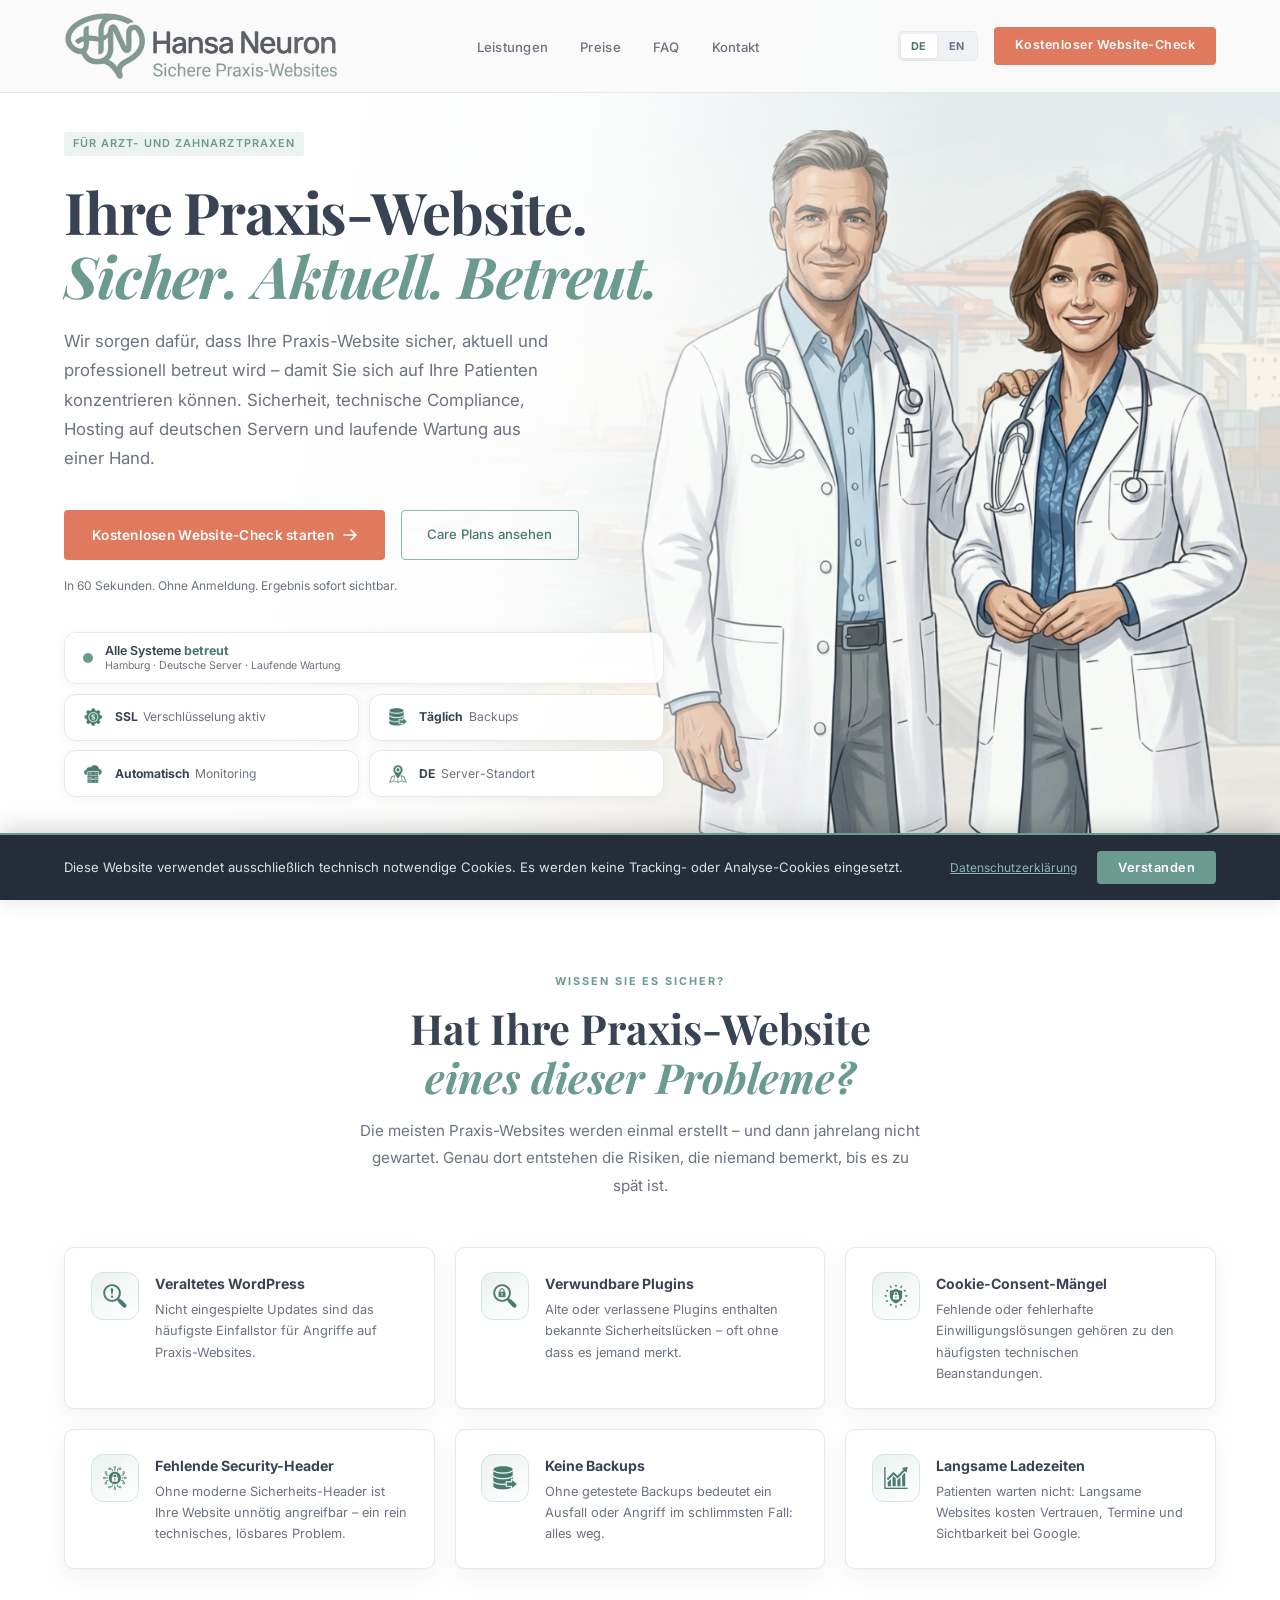
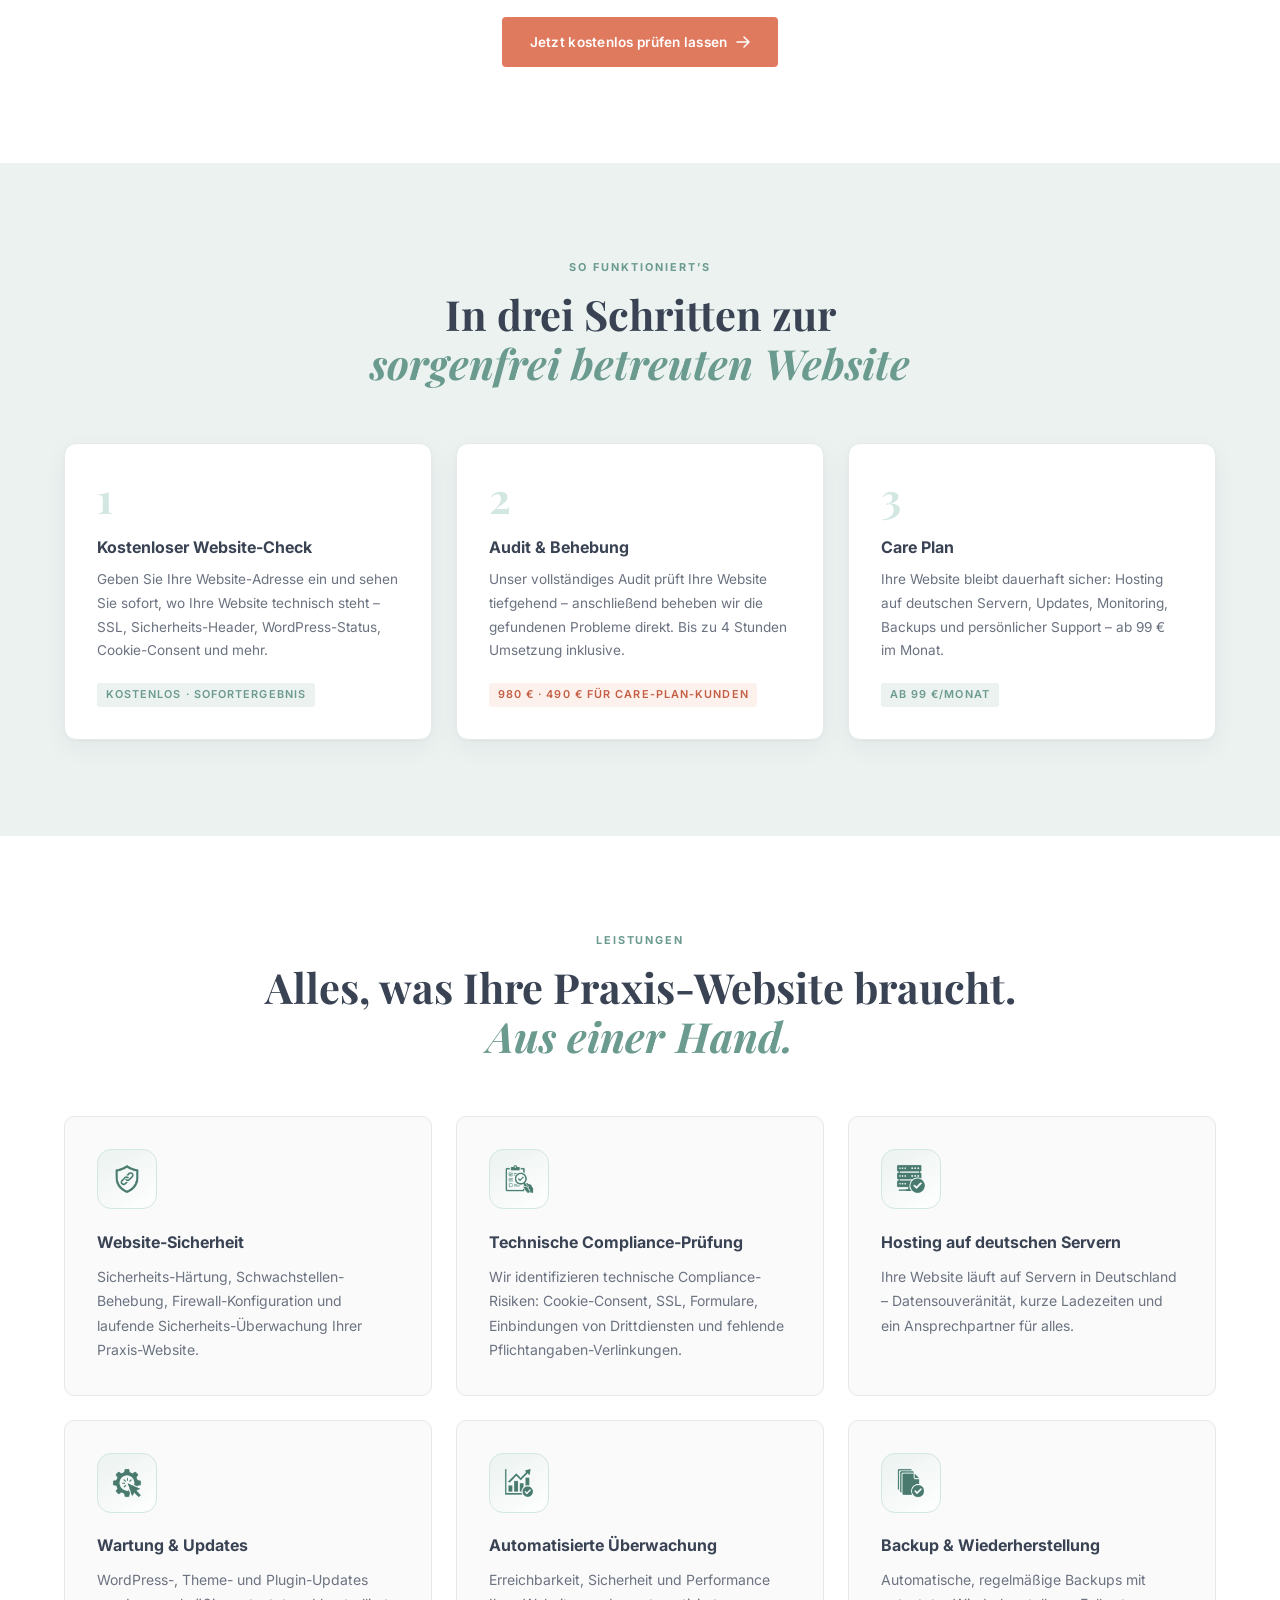
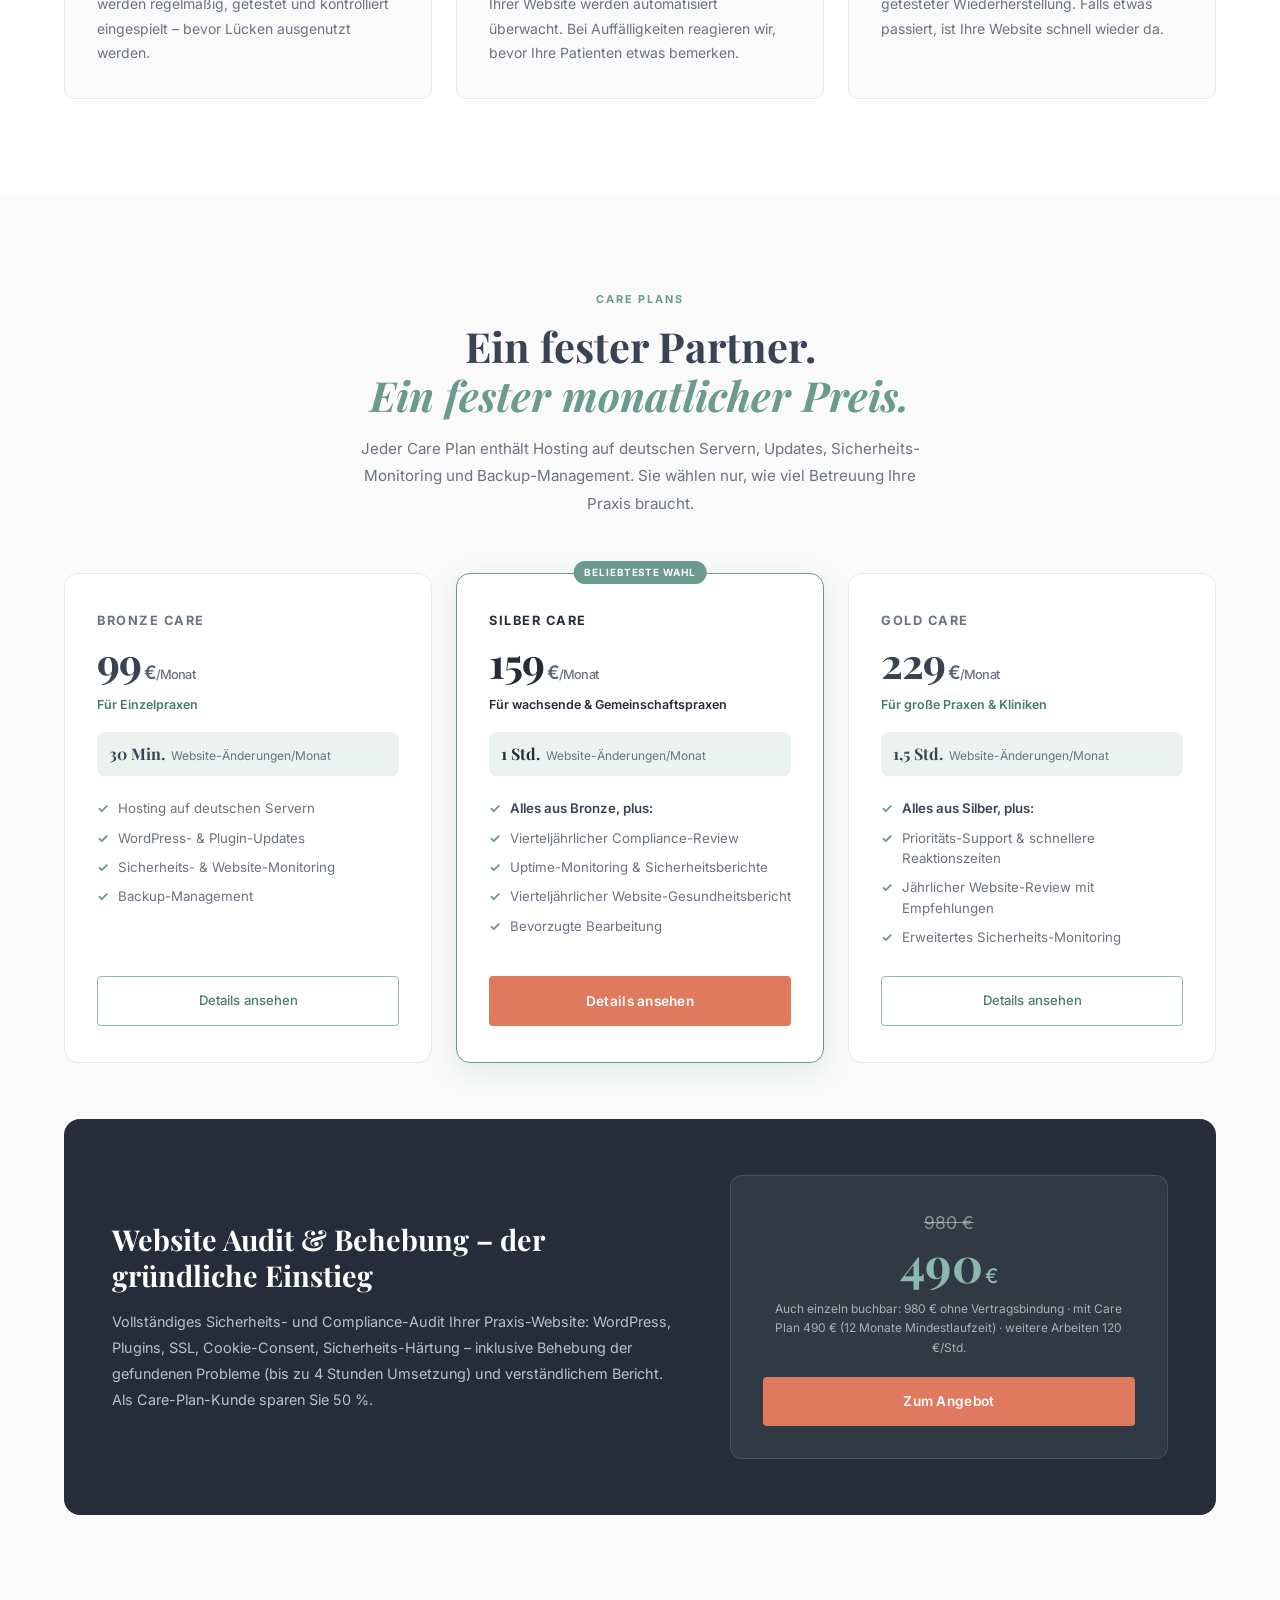
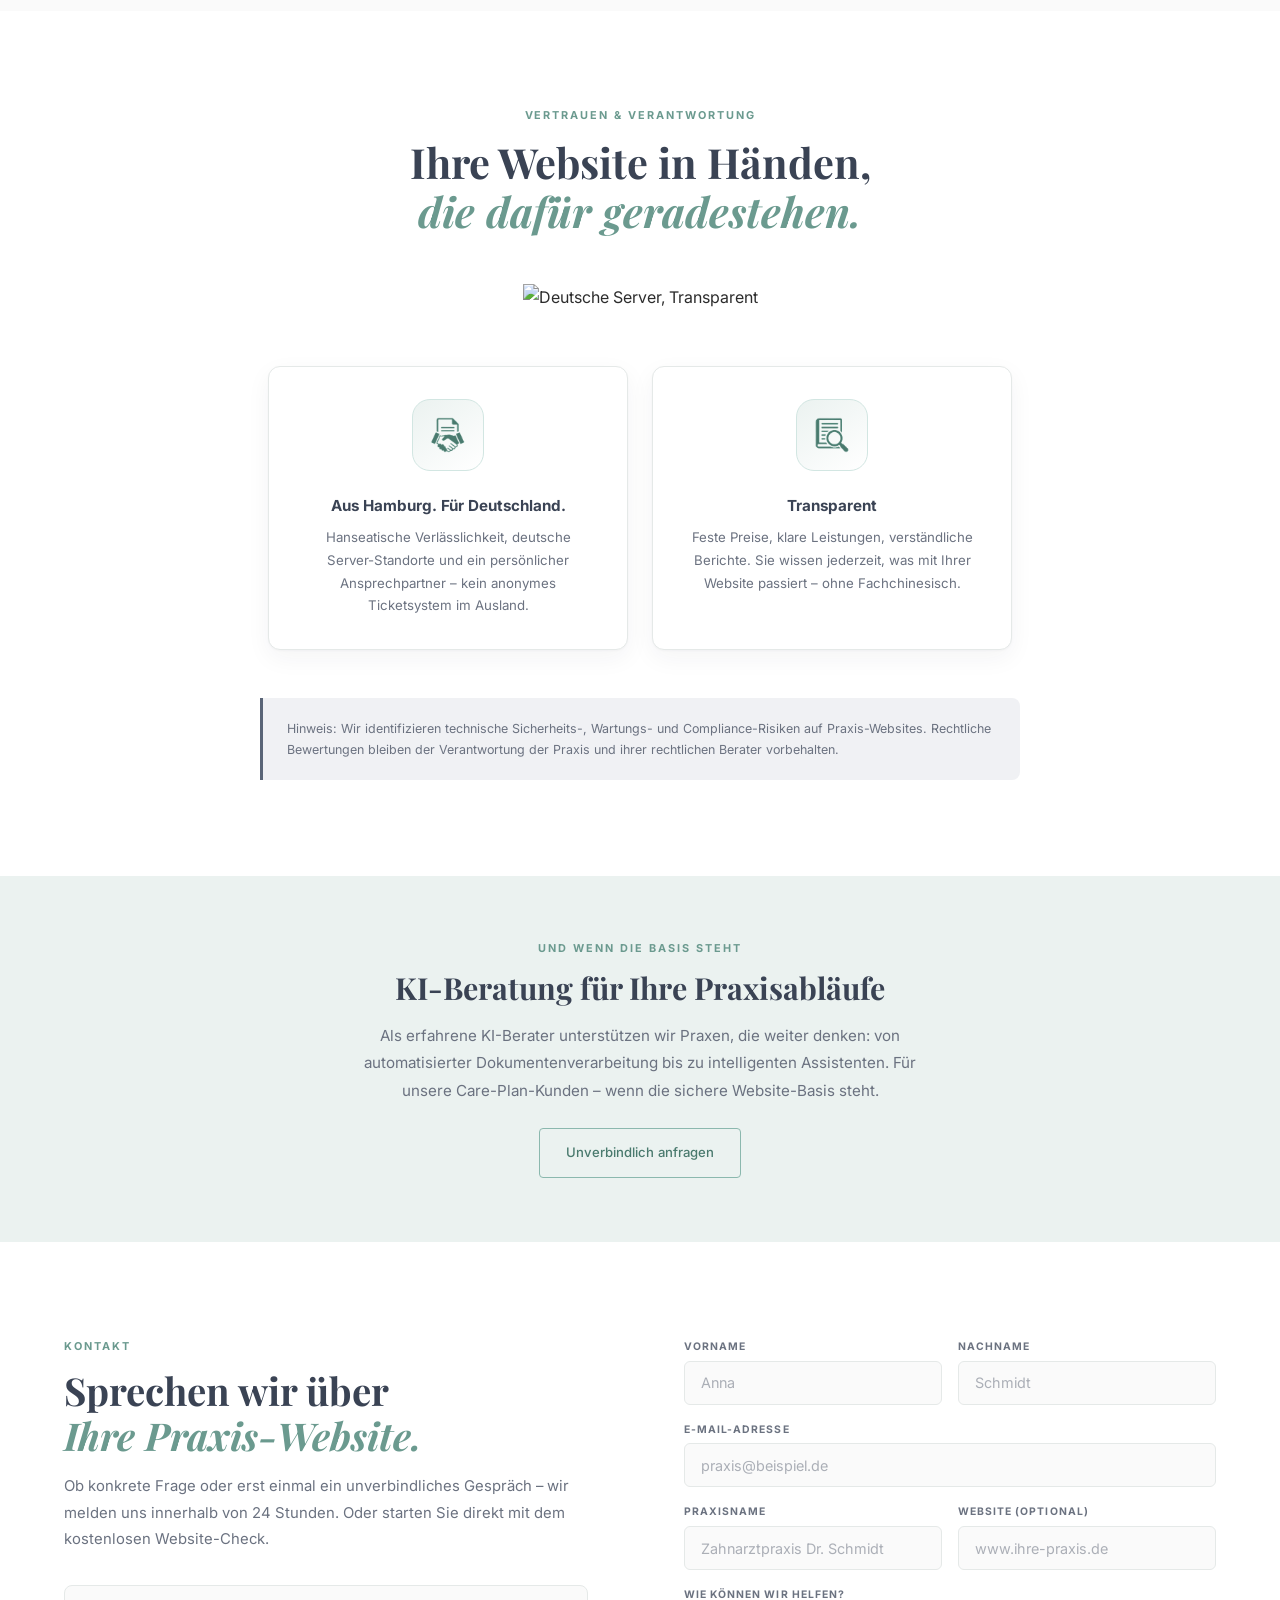
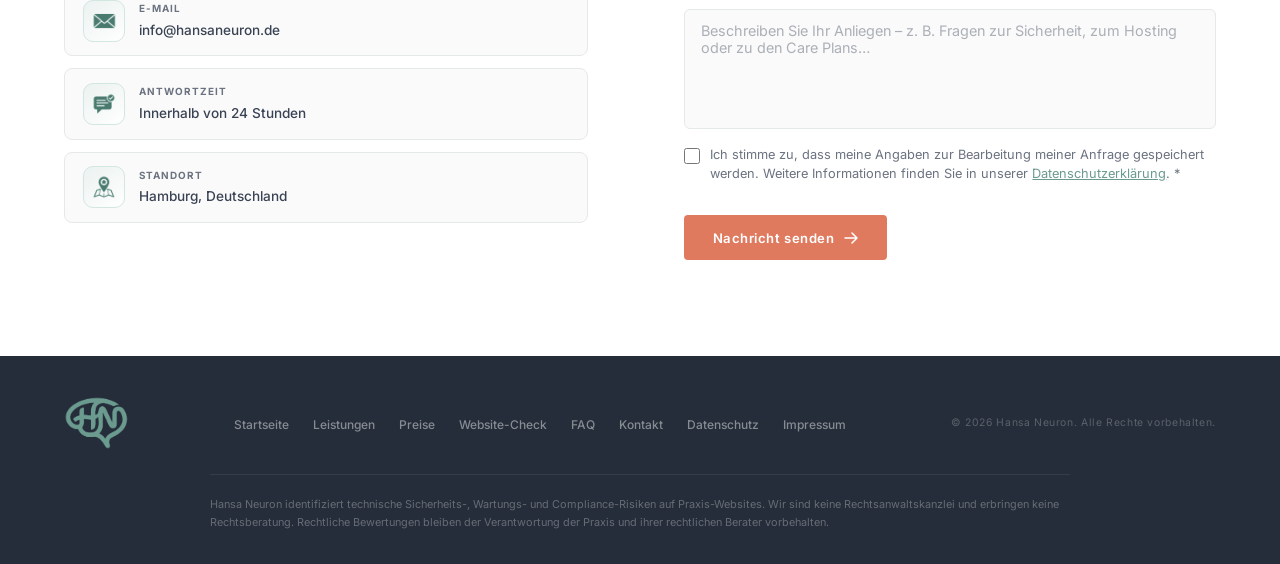
==== commit 252a12c3: "Version 3.9 SEO Updates" ====
--- a/index.html
+++ b/index.html
@@ -5,8 +5,23 @@
   <meta name="viewport" content="width=device-width, initial-scale=1.0" />
   <title>Hansa Neuron — Website-Sicherheit, Compliance & Wartung für Arzt- und Zahnarztpraxen</title>
   <meta name="description" content="Hansa Neuron betreut Praxis-Websites von Ärzten und Zahnärzten in Deutschland: Sicherheit, technische Compliance, Hosting auf deutschen Servern, Wartung und Monitoring. Jetzt kostenlosen Website-Check starten." />
+  <link rel="canonical" href="https://hansaneuron.de/" />
   <link rel="alternate" hreflang="de" href="https://hansaneuron.de/" />
   <link rel="alternate" hreflang="en" href="https://hansaneuron.com/" />
+  <link rel="alternate" hreflang="x-default" href="https://hansaneuron.de/" />
+  <meta property="og:type" content="website" />
+  <meta property="og:site_name" content="Hansa Neuron" />
+  <meta property="og:title" content="Hansa Neuron — Website-Sicherheit, Compliance & Wartung für Arzt- und Zahnarztpraxen" />
+  <meta property="og:description" content="Hansa Neuron betreut Praxis-Websites von Ärzten und Zahnärzten in Deutschland: Sicherheit, technische Compliance, Hosting auf deutschen Servern, Wartung und Monitoring. Jetzt kostenlosen Website-Check starten." />
+  <meta property="og:url" content="https://hansaneuron.de/" />
+  <meta property="og:locale" content="de_DE" />
+  <meta property="og:image" content="https://hansaneuron.de/assets/og-image.png" />
+  <meta property="og:image:width" content="1200" />
+  <meta property="og:image:height" content="630" />
+  <meta name="twitter:card" content="summary_large_image" />
+  <meta name="twitter:title" content="Hansa Neuron — Website-Sicherheit, Compliance & Wartung für Arzt- und Zahnarztpraxen" />
+  <meta name="twitter:description" content="Hansa Neuron betreut Praxis-Websites von Ärzten und Zahnärzten in Deutschland: Sicherheit, technische Compliance, Hosting auf deutschen Servern, Wartung und Monitoring. Jetzt kostenlosen Website-Check starten." />
+  <meta name="twitter:image" content="https://hansaneuron.de/assets/og-image.png" />
   <link rel="icon" type="image/x-icon" href="/favicon.ico">
   <link rel="icon" type="image/png" sizes="32x32" href="/assets/favicon-32x32.png">
   <link rel="preconnect" href="https://fonts.bunny.net" />
@@ -15,11 +30,22 @@
   <script type="application/ld+json">
   {
     "@context": "https://schema.org",
-    "@type": "Organization",
+    "@type": "ProfessionalService",
     "name": "Hansa Neuron",
     "url": "https://hansaneuron.de/",
+    "logo": "https://hansaneuron.de/assets/HansaNeuron_Icon_transparent.png",
+    "image": "https://hansaneuron.de/assets/og-image.png",
     "email": "info@hansaneuron.de",
-    "address": { "@type": "PostalAddress", "addressLocality": "Hamburg", "addressCountry": "DE" },
+    "telephone": "+49 151 4945581",
+    "address": {
+      "@type": "PostalAddress",
+      "streetAddress": "Schulterblatt 122",
+      "postalCode": "20357",
+      "addressLocality": "Hamburg",
+      "addressCountry": "DE"
+    },
+    "areaServed": "DE",
+    "sameAs": ["https://linkedin.com/company/hansaneuron"],
     "description": "Website-Sicherheit, technische Compliance, Hosting und Wartung für Arzt- und Zahnarztpraxen in Deutschland."
   }
   </script>
@@ -29,7 +55,7 @@
   <!-- ── Navigation ──────────────────────────────────── -->
   <nav>
     <a href="index.html" class="nav-logo">
-      <img src="assets/HansaNeuron_Logo_transparent.png" alt="Hansa Neuron Logo" class="nav-logo-img" />
+      <img src="assets/HansaNeuron_Logo_transparent.webp" alt="Hansa Neuron Logo" class="nav-logo-img" />
     </a>
     <ul class="nav-links">
       <li><a href="#leistungen" data-i18n="nav.leistungen">Leistungen</a></li>
@@ -316,7 +342,7 @@
 
     <!-- Trust Badges -->
     <div class="trust-badges-container reveal">
-      <img src="assets/Trust_Badges.png" alt="Deutsche Server, Transparent" class="trust-badges-img" loading="lazy" />
+      <img src="assets/Trust_Badges.webp" alt="Deutsche Server, Transparent" class="trust-badges-img" loading="lazy" />
     </div>
 
     <div class="trust-grid trust-grid-2">
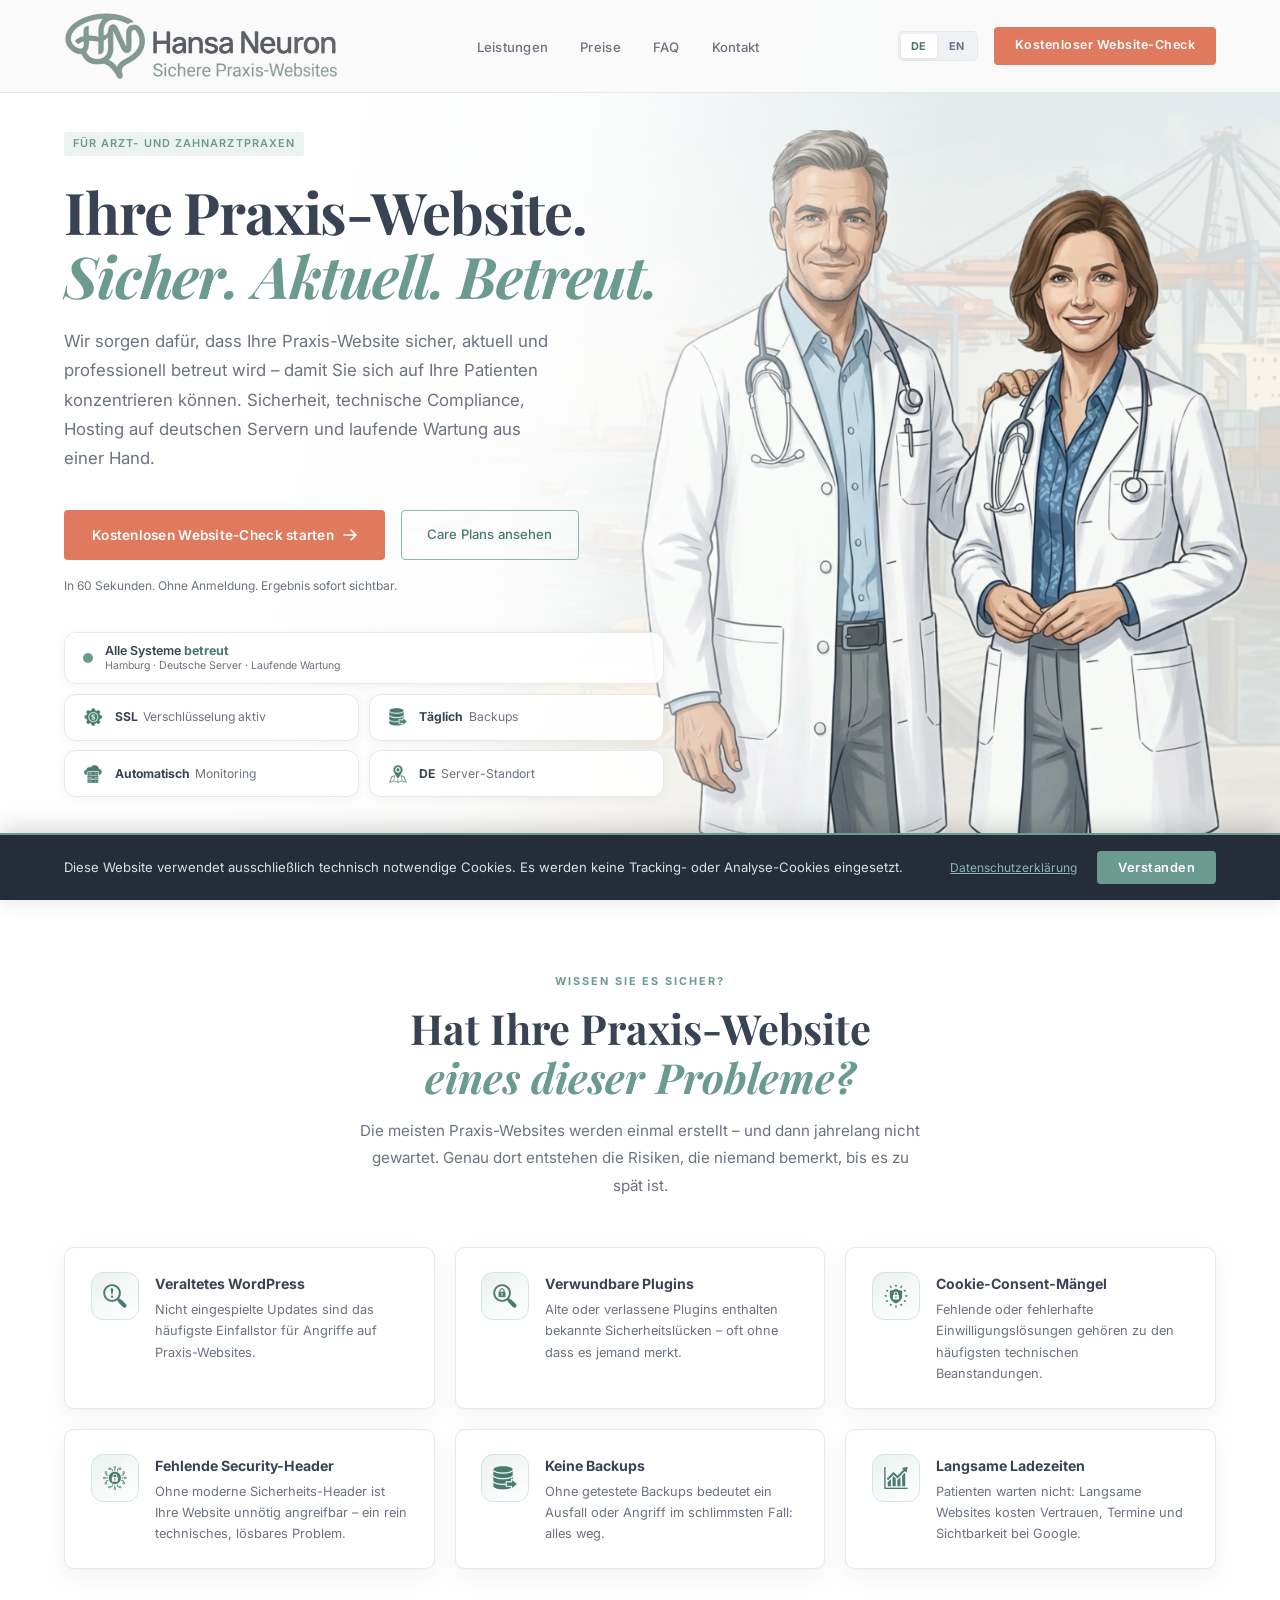
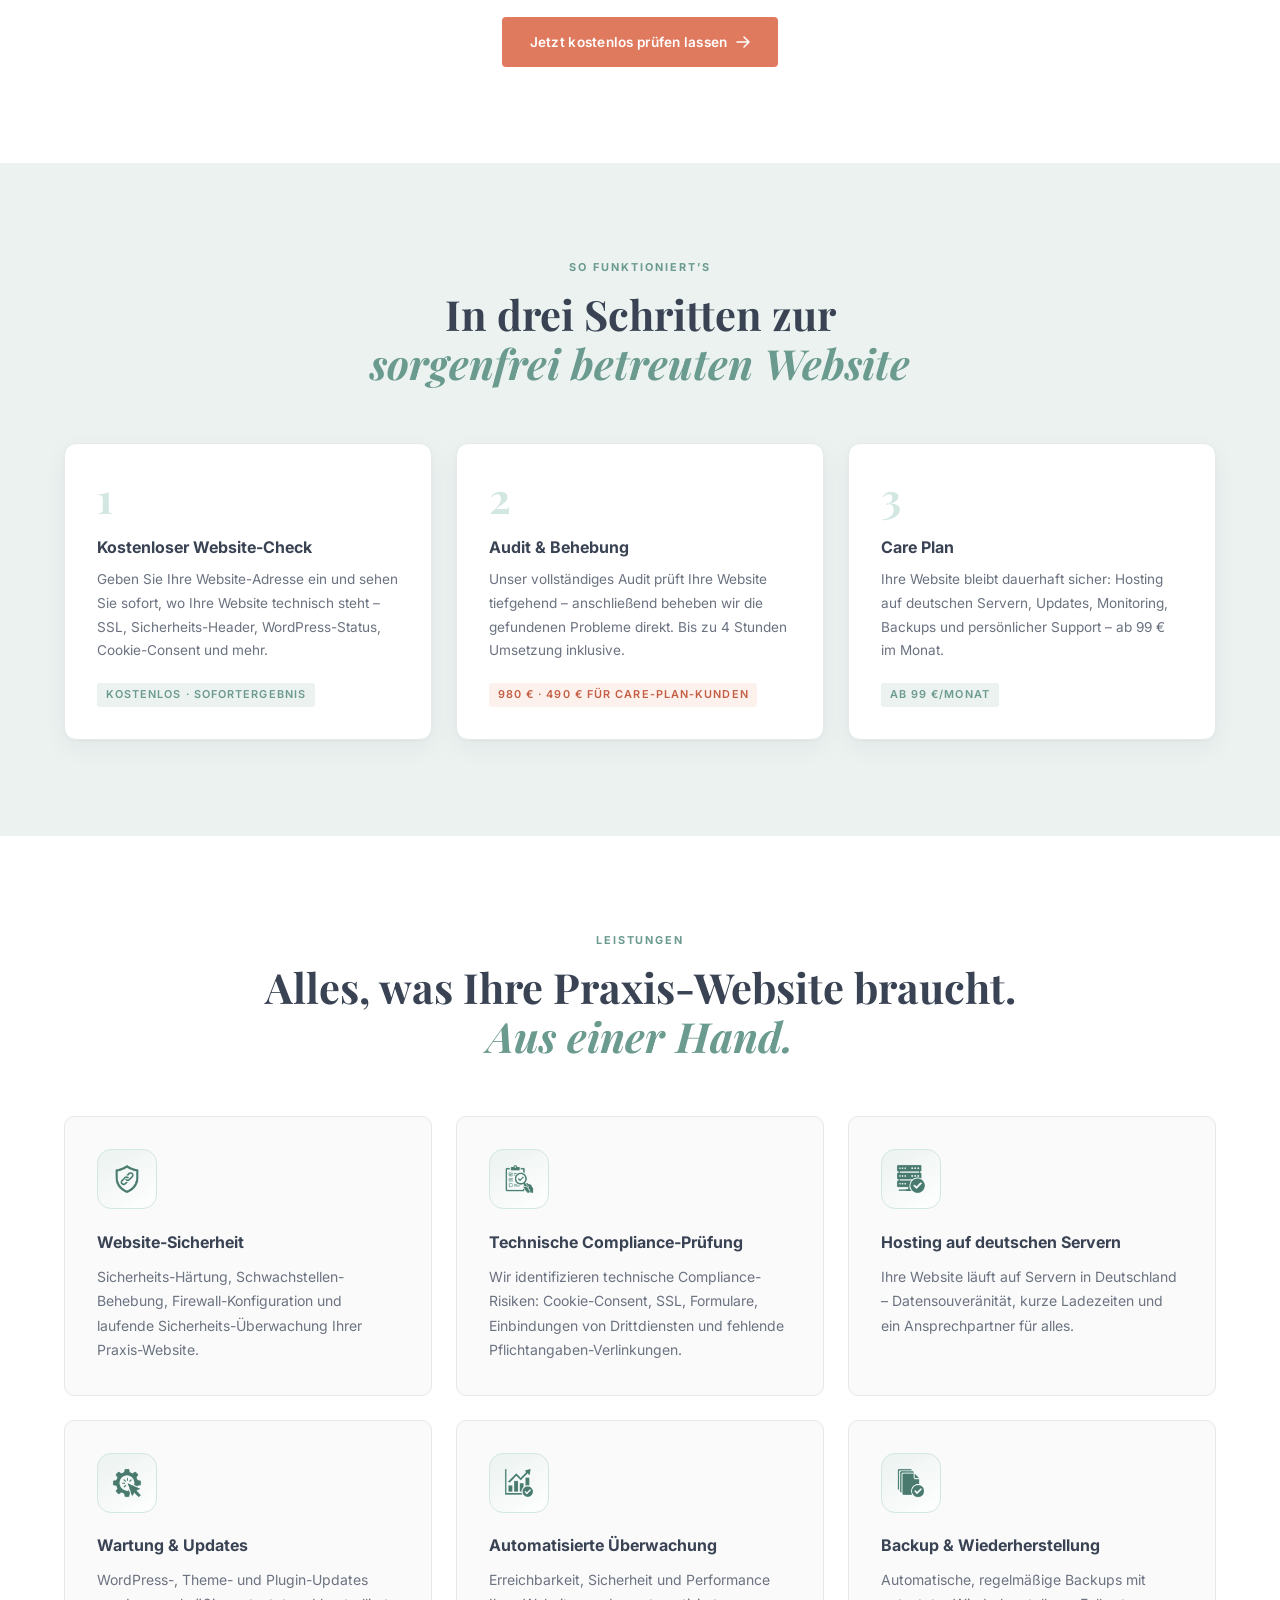
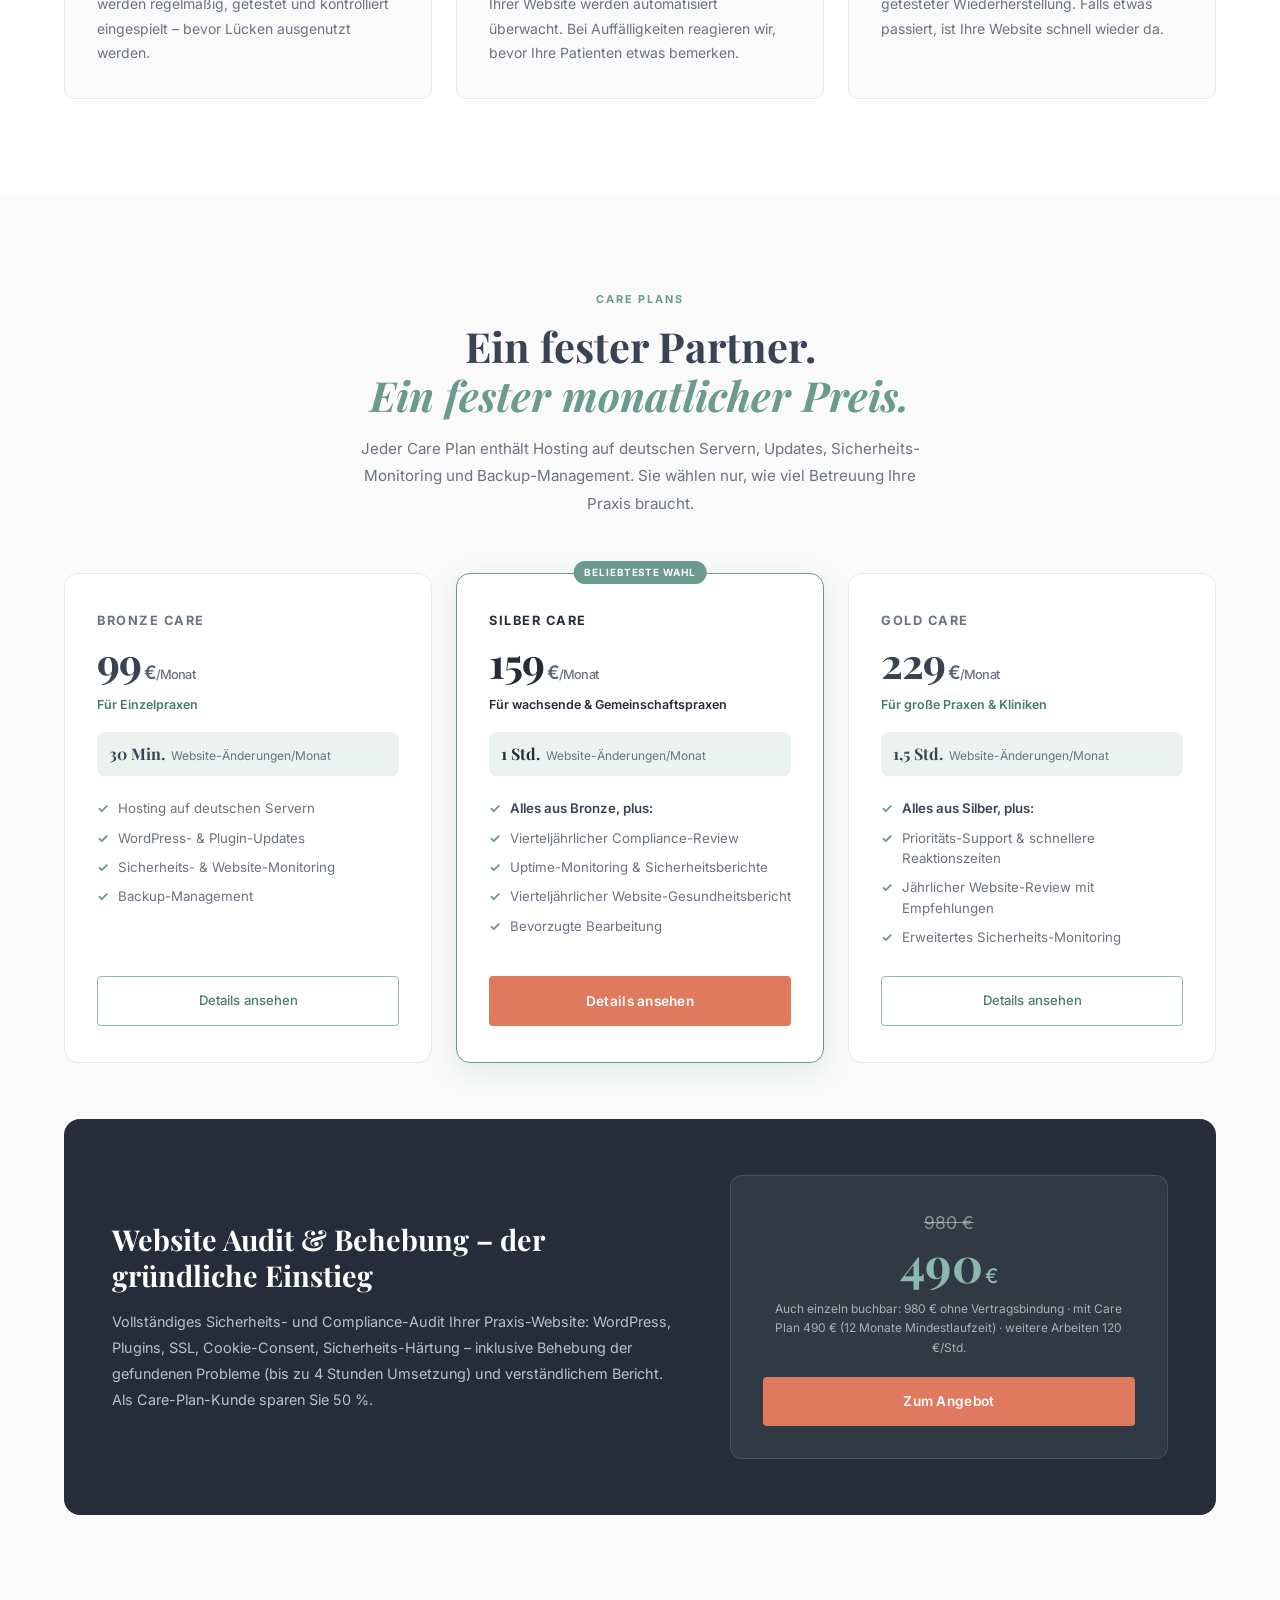
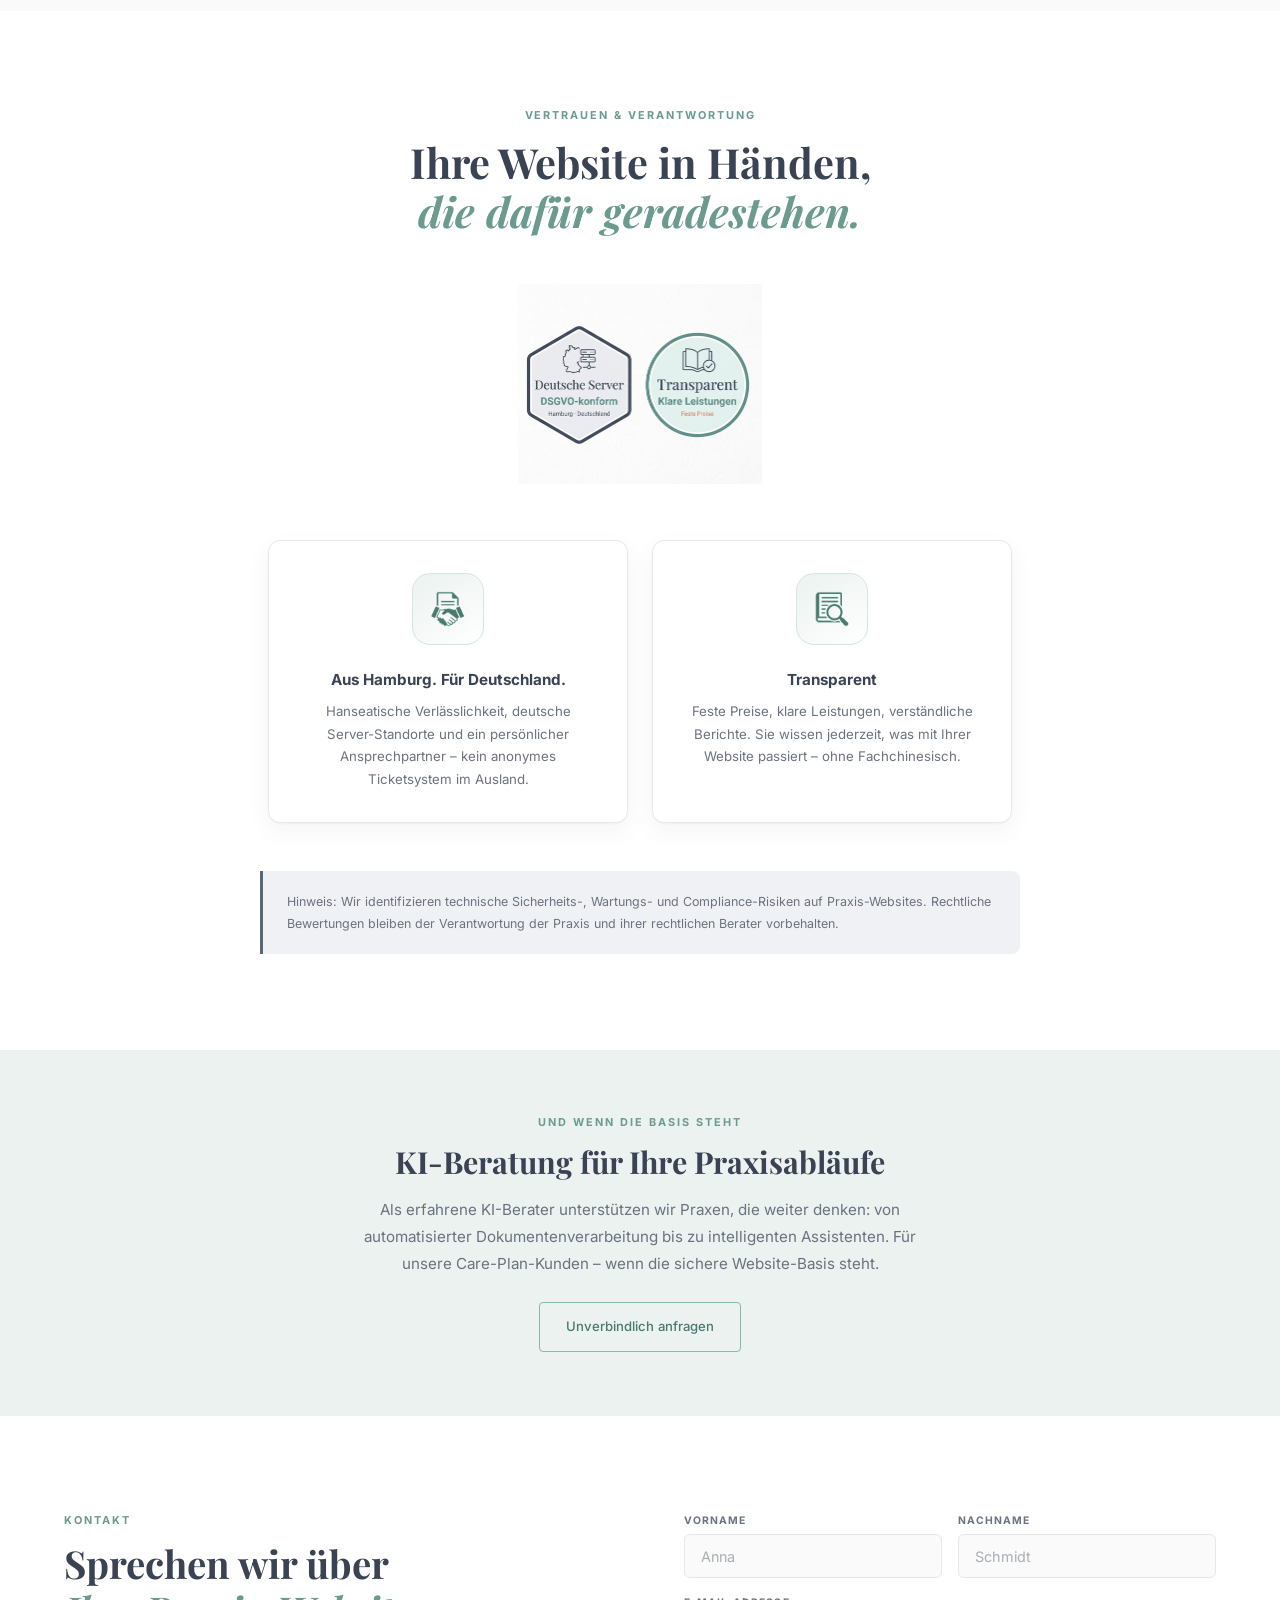
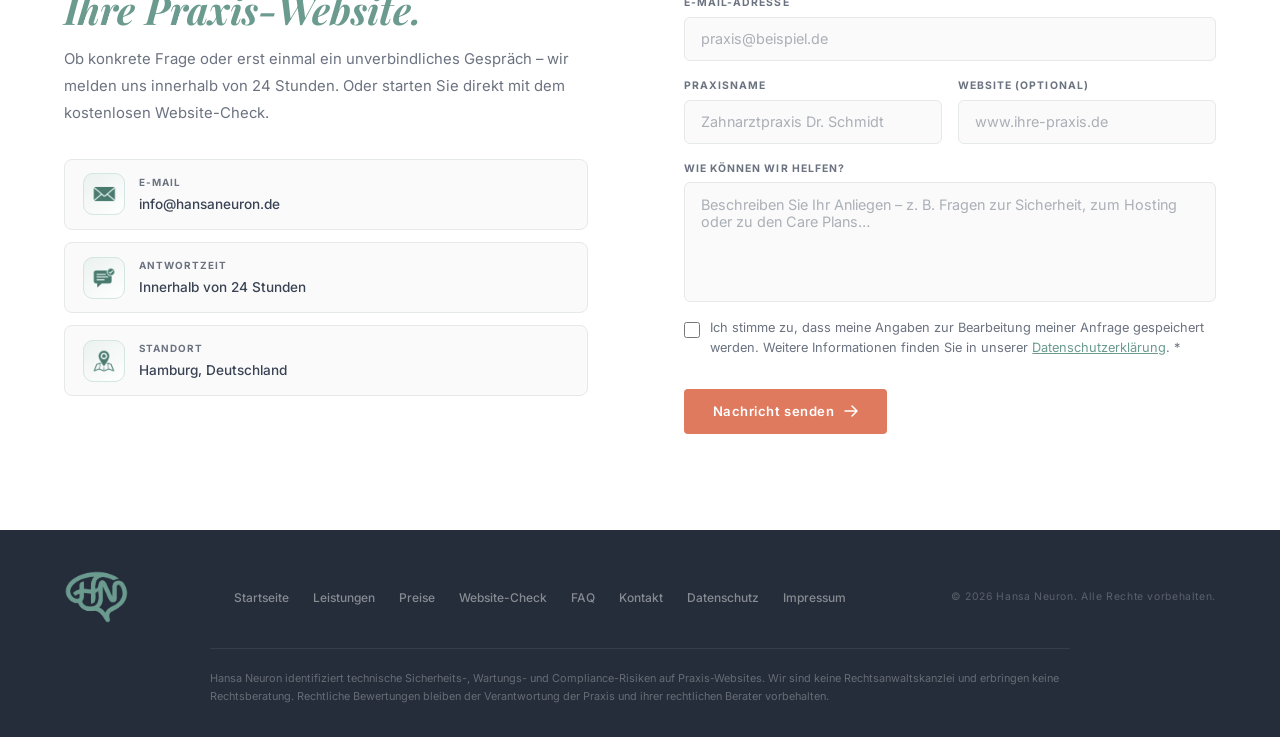
==== commit b38408a1: "Version 3.9 Price Range for SEO" ====
--- a/index.html
+++ b/index.html
@@ -35,6 +35,7 @@
     "url": "https://hansaneuron.de/",
     "logo": "https://hansaneuron.de/assets/HansaNeuron_Icon_transparent.png",
     "image": "https://hansaneuron.de/assets/og-image.png",
+    "priceRange": "€99–€980",
     "email": "info@hansaneuron.de",
     "telephone": "+49 151 4945581",
     "address": {
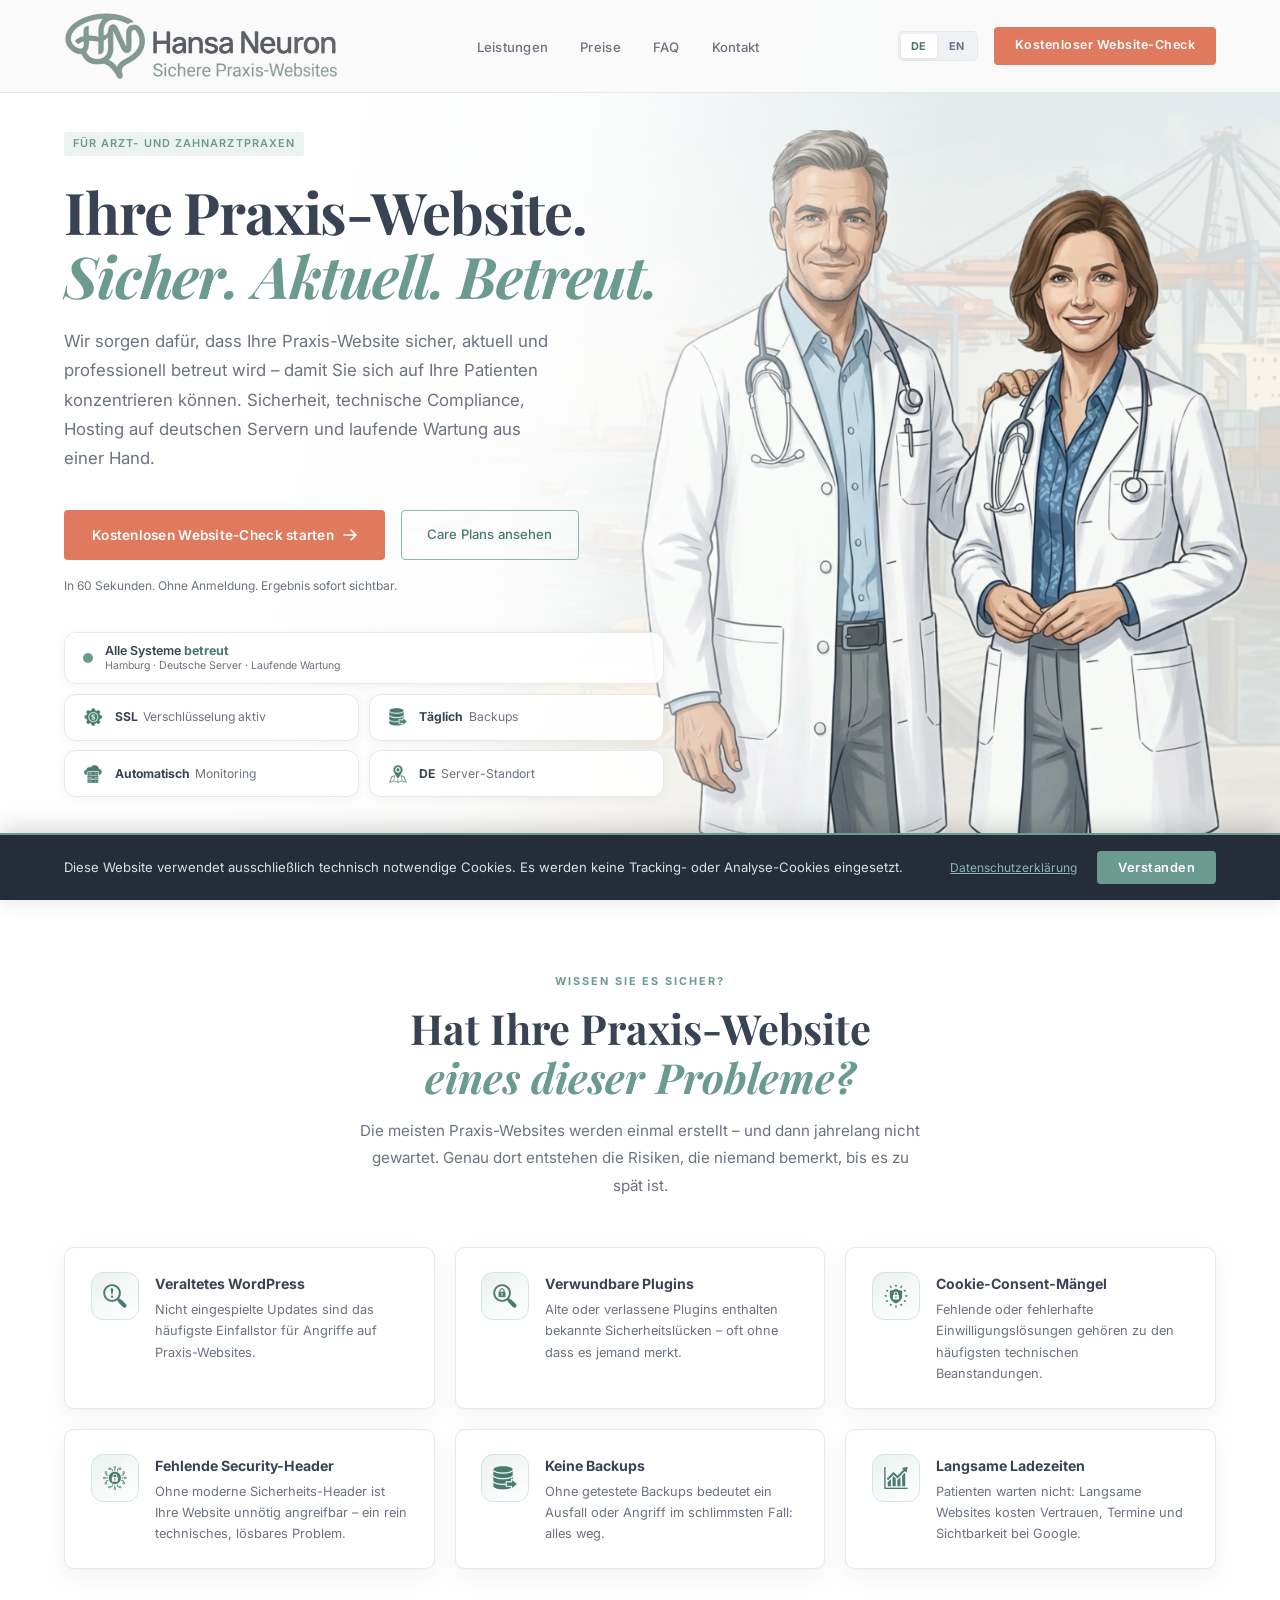
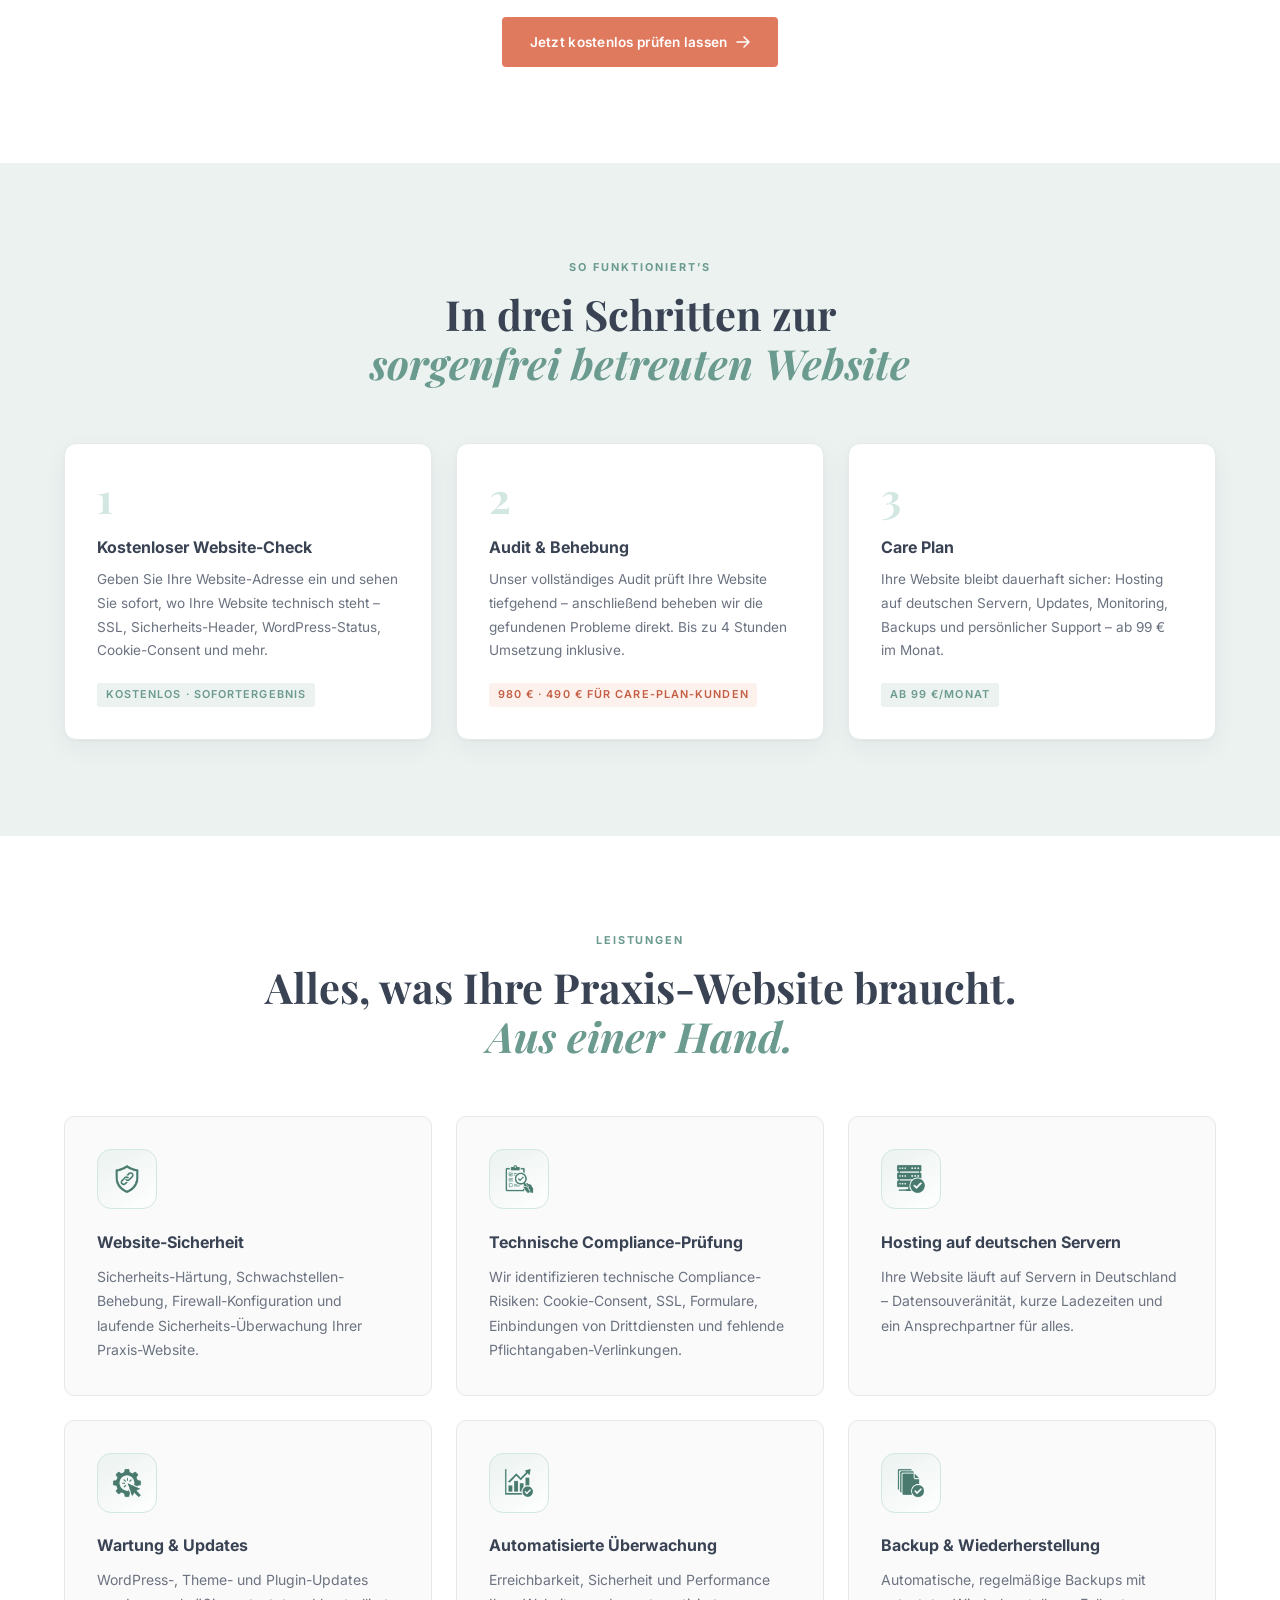
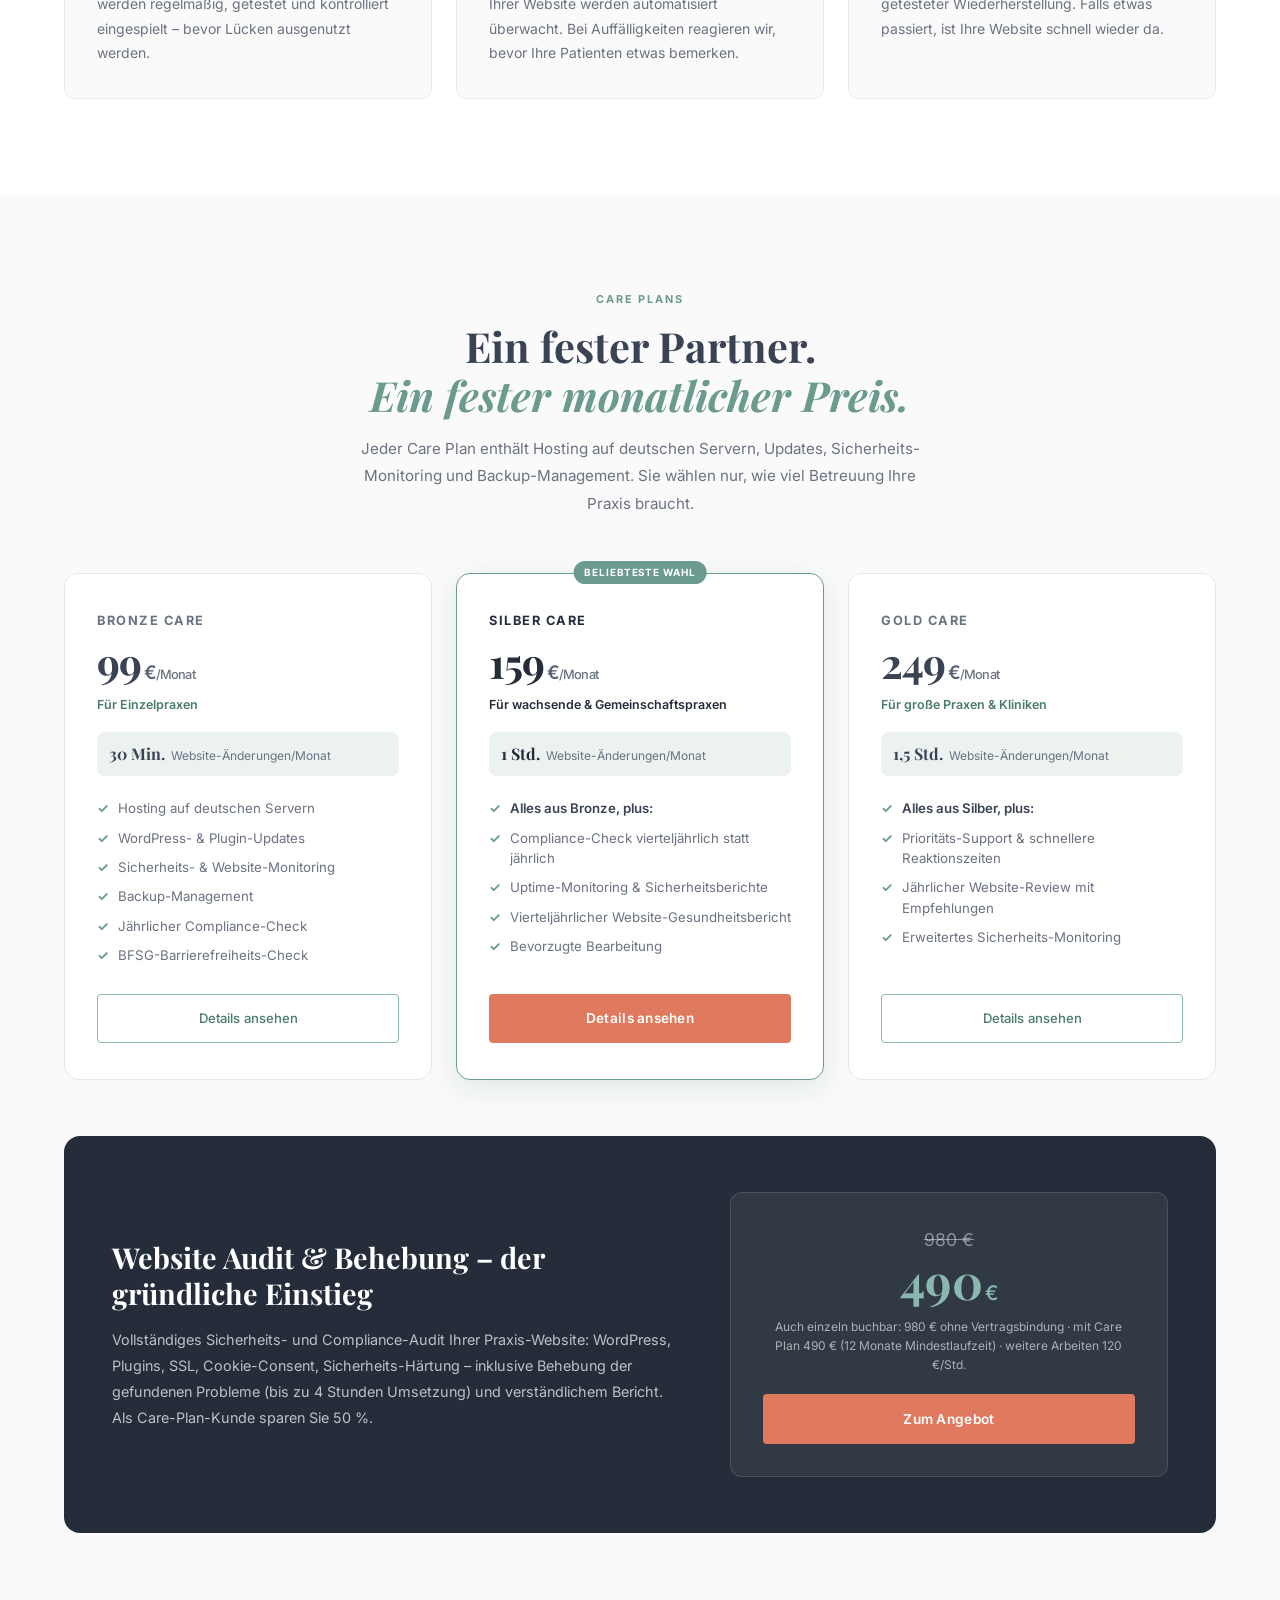
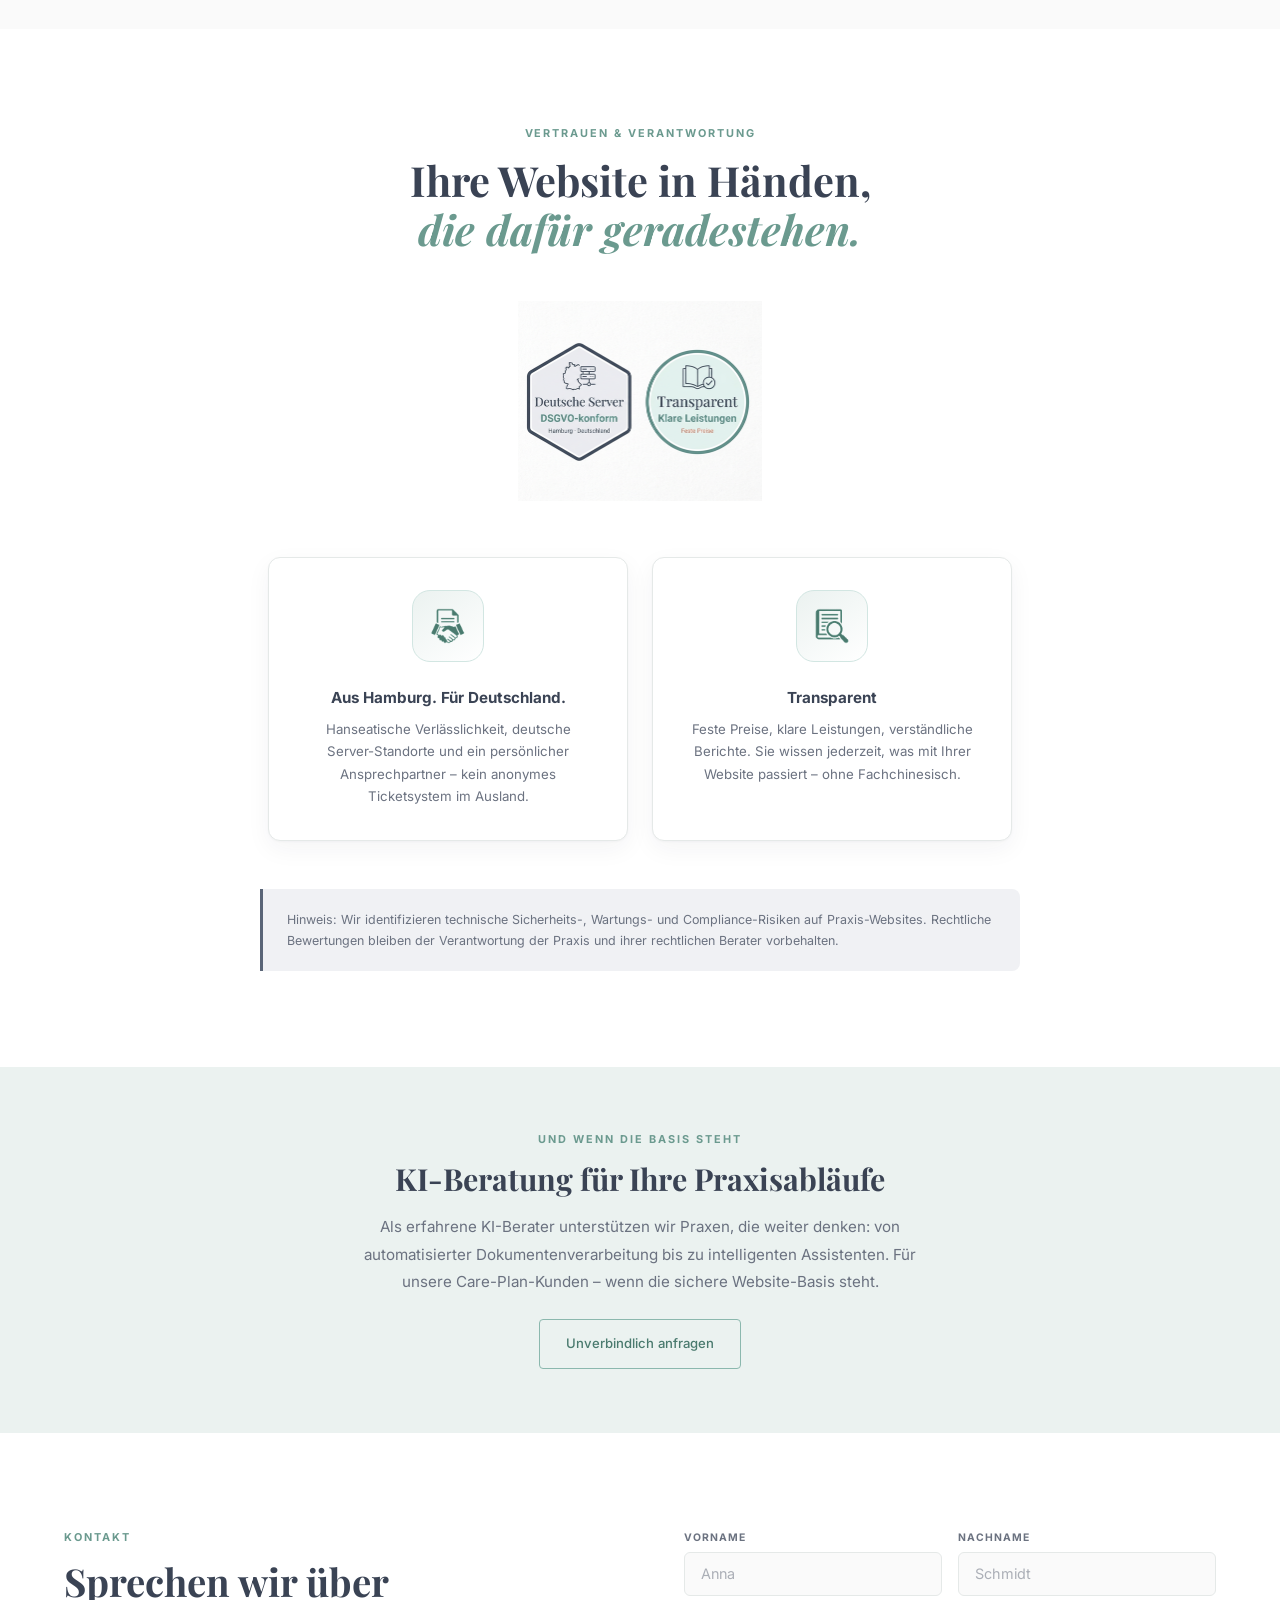
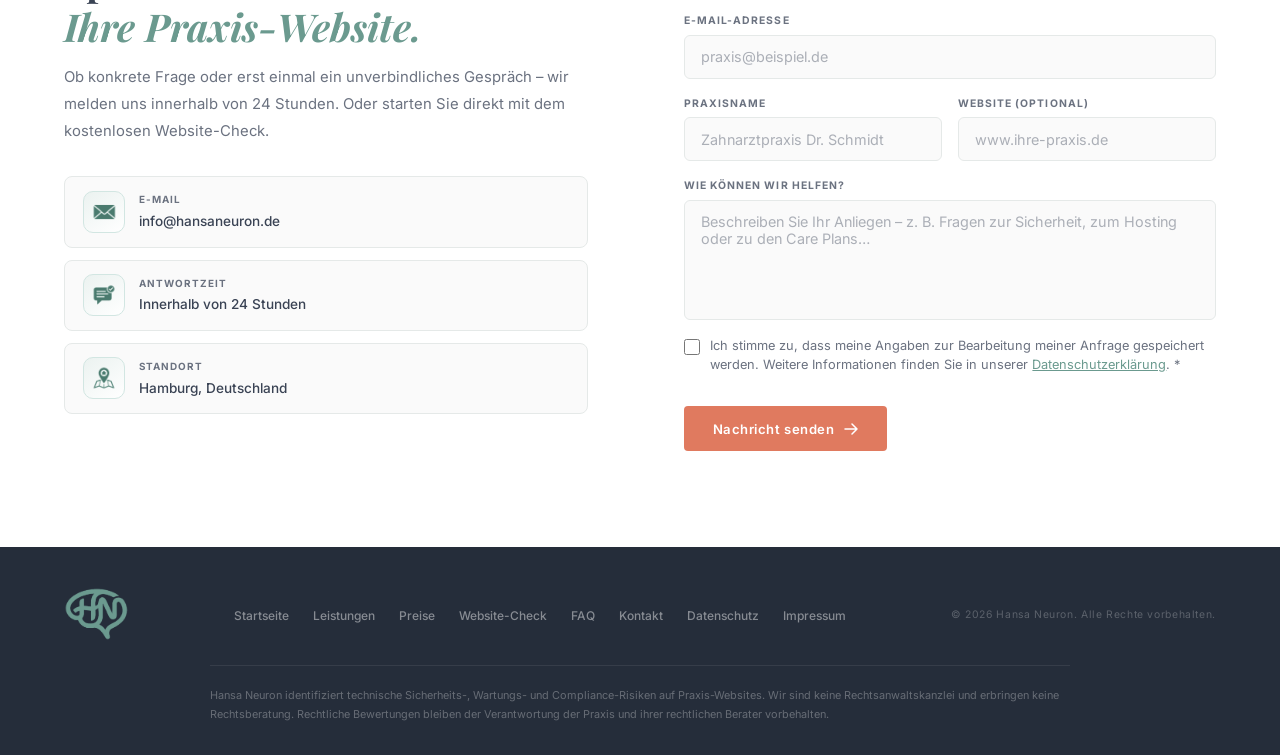
==== commit 667a03c8: "Version 3.9 Price update" ====
--- a/index.html
+++ b/index.html
@@ -24,6 +24,7 @@
   <meta name="twitter:image" content="https://hansaneuron.de/assets/og-image.png" />
   <link rel="icon" type="image/x-icon" href="/favicon.ico">
   <link rel="icon" type="image/png" sizes="32x32" href="/assets/favicon-32x32.png">
+  <link rel="icon" type="image/png" sizes="16x16" href="/assets/favicon-16x16.png">
   <link rel="preconnect" href="https://fonts.bunny.net" />
   <link href="https://fonts.bunny.net/css2?family=Playfair+Display:ital,wght@0,400;0,500;0,700;0,900;1,400;1,700&family=Inter:wght@300;400;500;600;700&display=swap" rel="stylesheet" />
   <link rel="stylesheet" href="assets/style.css" />
@@ -286,6 +287,8 @@
           <li data-i18n="plan1.f2">WordPress- &amp; Plugin-Updates</li>
           <li data-i18n="plan1.f3">Sicherheits- &amp; Website-Monitoring</li>
           <li data-i18n="plan1.f4">Backup-Management</li>
+          <li data-i18n="plan1.f5">Jährlicher Compliance-Check</li>
+          <li data-i18n="plan.bfsg">BFSG-Barrierefreiheits-Check</li>
         </ul>
         <a href="preise.html" class="btn-outline" data-i18n="plans.details">Details ansehen</a>
       </div>
@@ -297,7 +300,7 @@
         <div class="plan-allowance"><strong data-i18n="plan2.allowance">1 Std.</strong><span data-i18n="plan.allowanceLabel">Website-Änderungen/Monat</span></div>
         <ul class="plan-features">
           <li class="plus" data-i18n="plan2.f1">Alles aus Bronze, plus:</li>
-          <li data-i18n="plan2.f2">Vierteljährlicher Compliance-Review</li>
+          <li data-i18n="plan2.f2">Compliance-Check vierteljährlich statt jährlich</li>
           <li data-i18n="plan2.f3">Uptime-Monitoring &amp; Sicherheitsberichte</li>
           <li data-i18n="plan2.f4">Vierteljährlicher Website-Gesundheitsbericht</li>
           <li data-i18n="plan2.f5">Bevorzugte Bearbeitung</li>
@@ -306,7 +309,7 @@
       </div>
       <div class="plan-card reveal reveal-delay-2">
         <div class="plan-name">Gold Care</div>
-        <div class="plan-price">229<span class="cur">€</span><small data-i18n="plans.perMonth">/Monat</small></div>
+        <div class="plan-price">249<span class="cur">€</span><small data-i18n="plans.perMonth">/Monat</small></div>
         <div class="plan-for" data-i18n="plan3.for">Für große Praxen &amp; Kliniken</div>
         <div class="plan-allowance"><strong data-i18n="plan3.allowance">1,5 Std.</strong><span data-i18n="plan.allowanceLabel">Website-Änderungen/Monat</span></div>
         <ul class="plan-features">
@@ -572,10 +575,12 @@
     "plan1.f2": "WordPress- &amp; Plugin-Updates",
     "plan1.f3": "Sicherheits- &amp; Website-Monitoring",
     "plan1.f4": "Backup-Management",
+    "plan1.f5": "Jährlicher Compliance-Check",
+    "plan.bfsg": "BFSG-Barrierefreiheits-Check",
     "plan2.for": "Für wachsende &amp; Gemeinschaftspraxen",
     "plan2.allowance": "1 Std.",
     "plan2.f1": "Alles aus Bronze, plus:",
-    "plan2.f2": "Vierteljährlicher Compliance-Review",
+    "plan2.f2": "Compliance-Check vierteljährlich statt jährlich",
     "plan2.f3": "Uptime-Monitoring &amp; Sicherheitsberichte",
     "plan2.f4": "Vierteljährlicher Website-Gesundheitsbericht",
     "plan2.f5": "Bevorzugte Bearbeitung",
@@ -690,10 +695,12 @@
     "plan1.f2": "WordPress &amp; plugin updates",
     "plan1.f3": "Security &amp; website monitoring",
     "plan1.f4": "Backup management",
+    "plan1.f5": "Annual compliance check",
+    "plan.bfsg": "BFSG accessibility check",
     "plan2.for": "For growing &amp; group practices",
     "plan2.allowance": "1 hr",
     "plan2.f1": "Everything in Bronze, plus:",
-    "plan2.f2": "Quarterly compliance review",
+    "plan2.f2": "Compliance check quarterly instead of annual",
     "plan2.f3": "Uptime monitoring &amp; security reporting",
     "plan2.f4": "Quarterly website health report",
     "plan2.f5": "Priority handling",
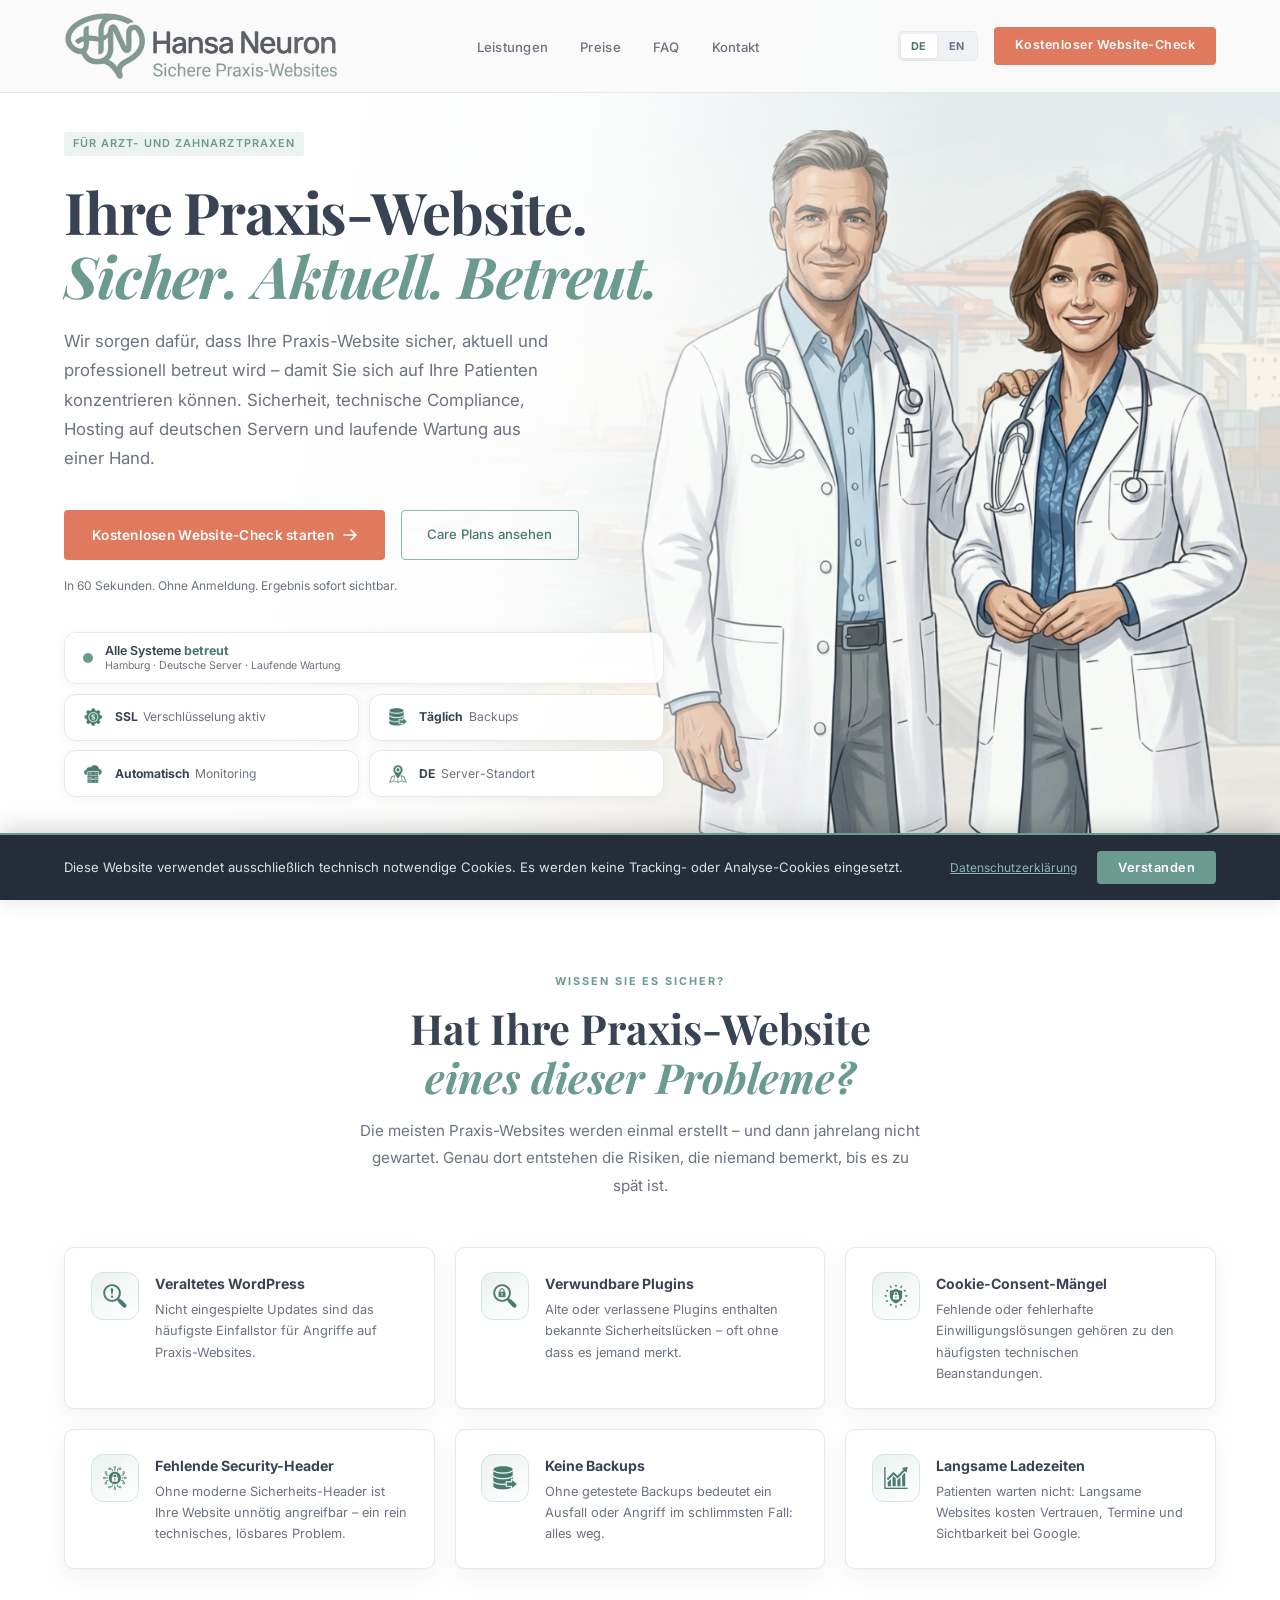
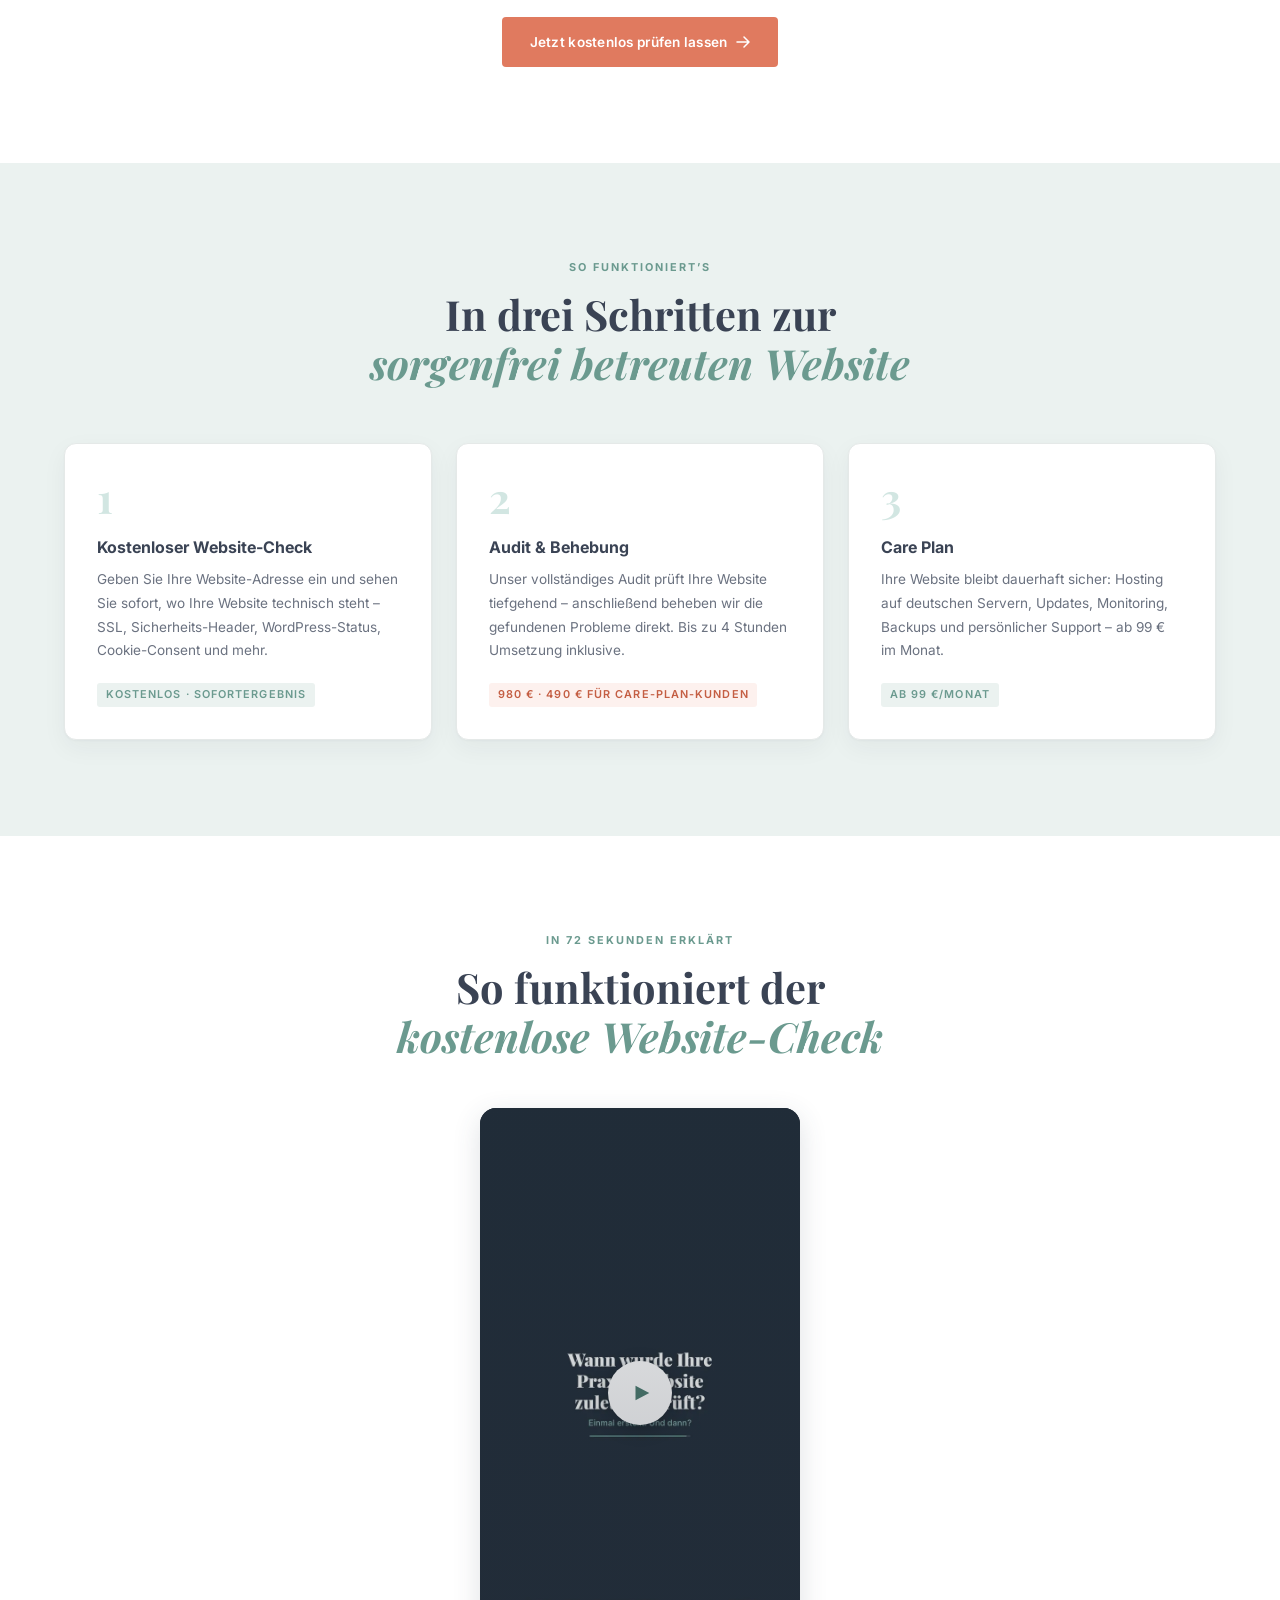
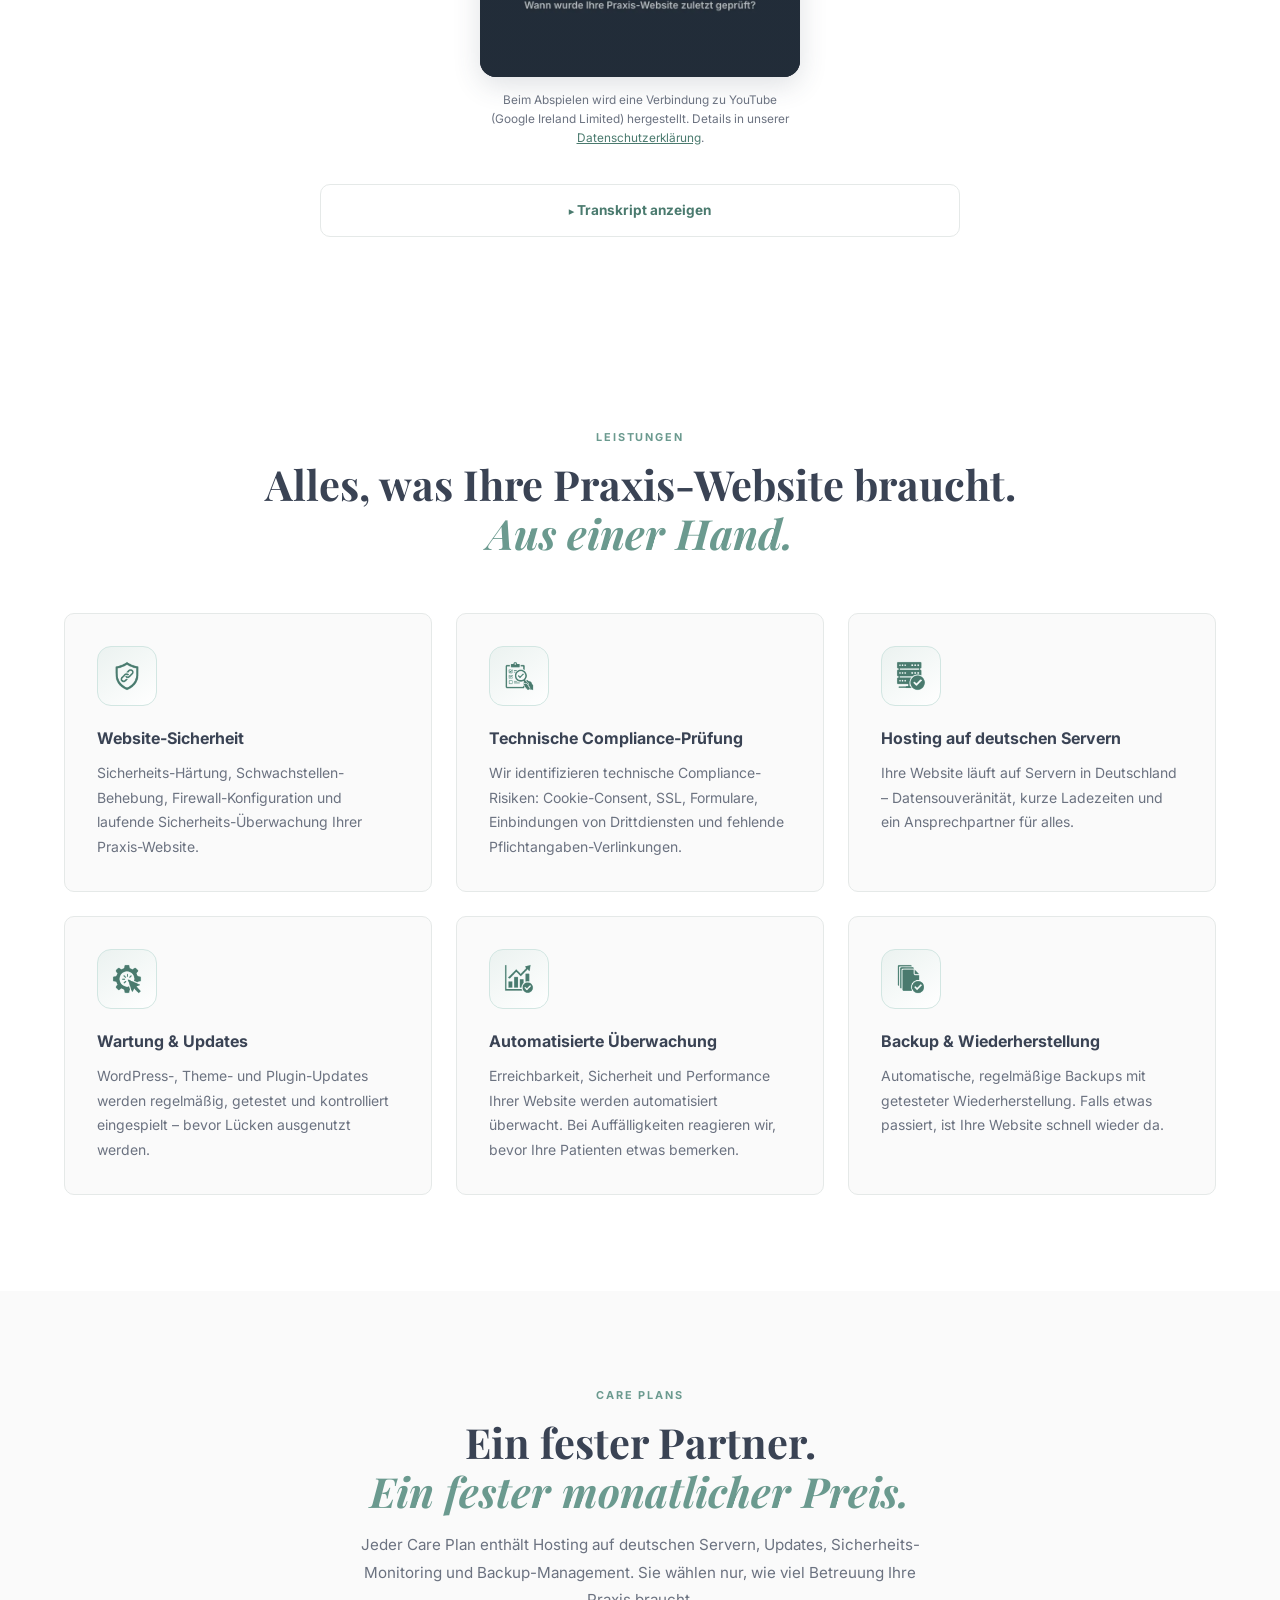
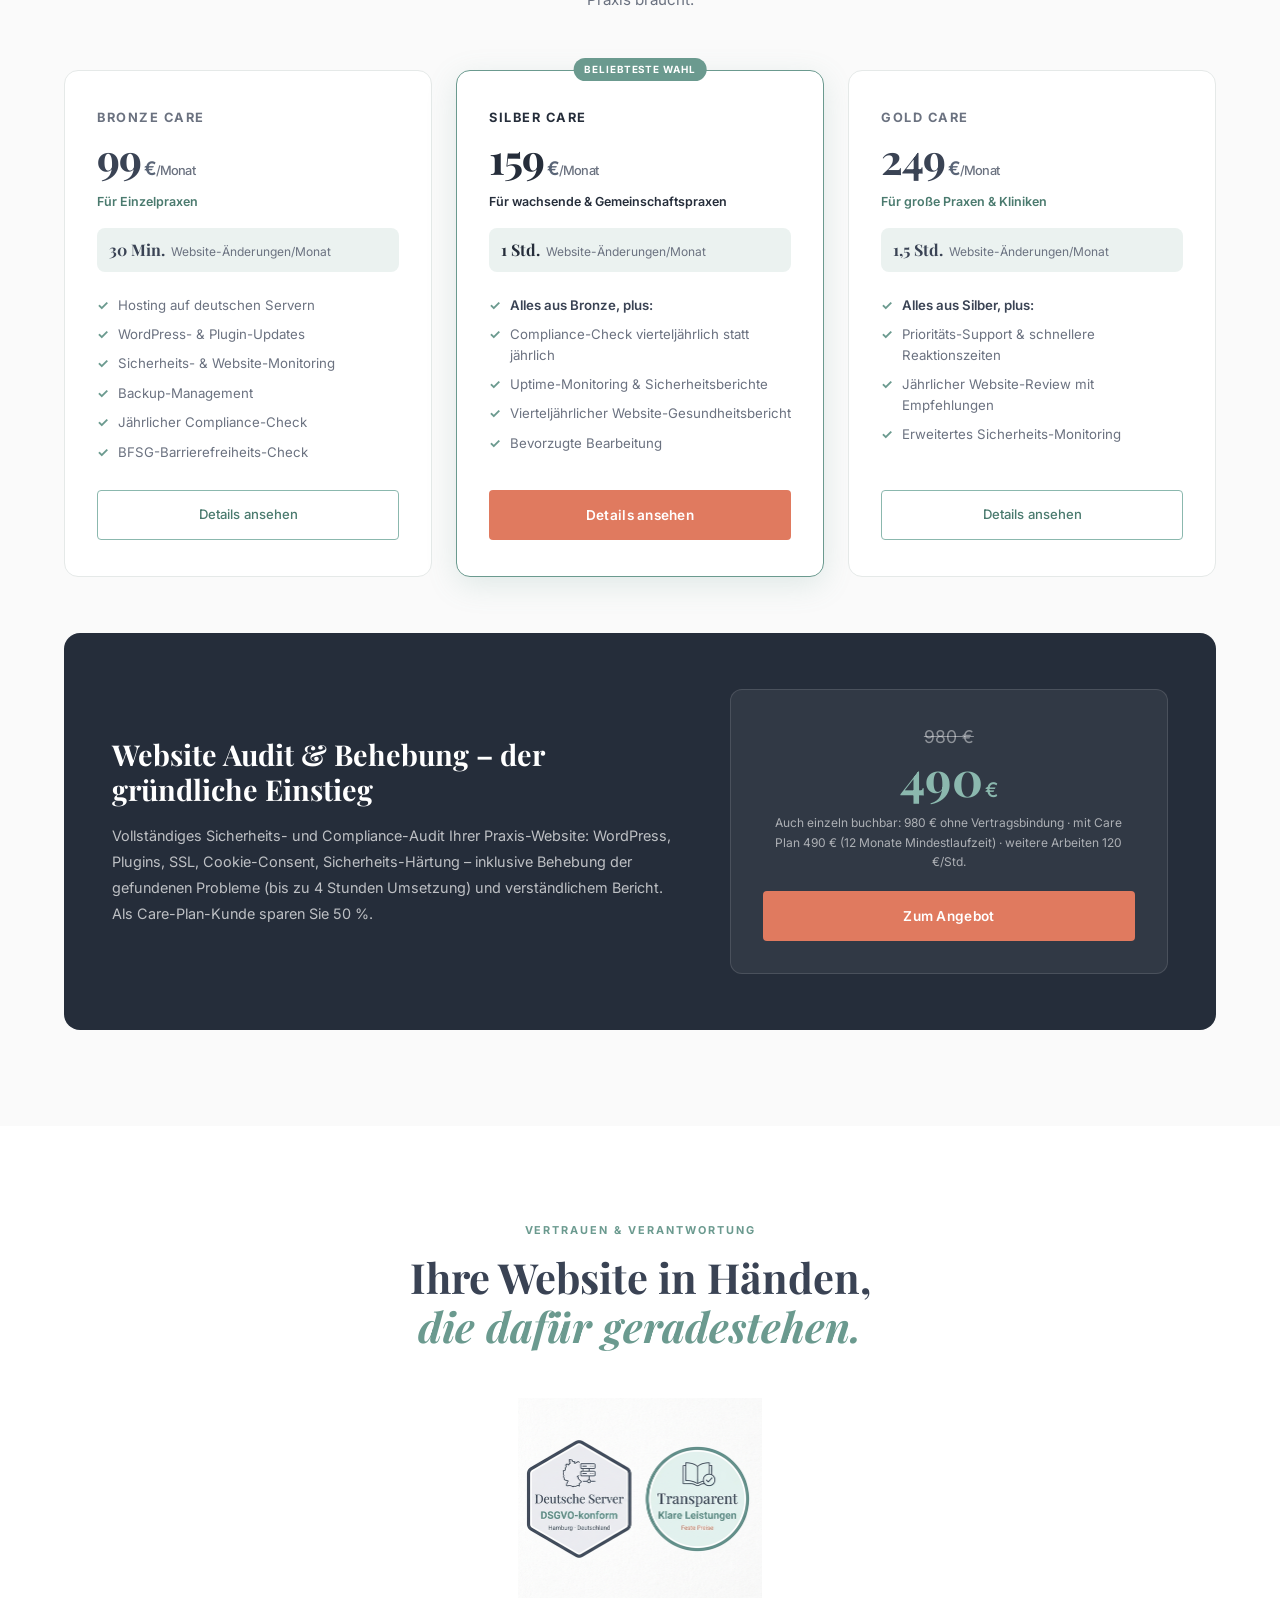
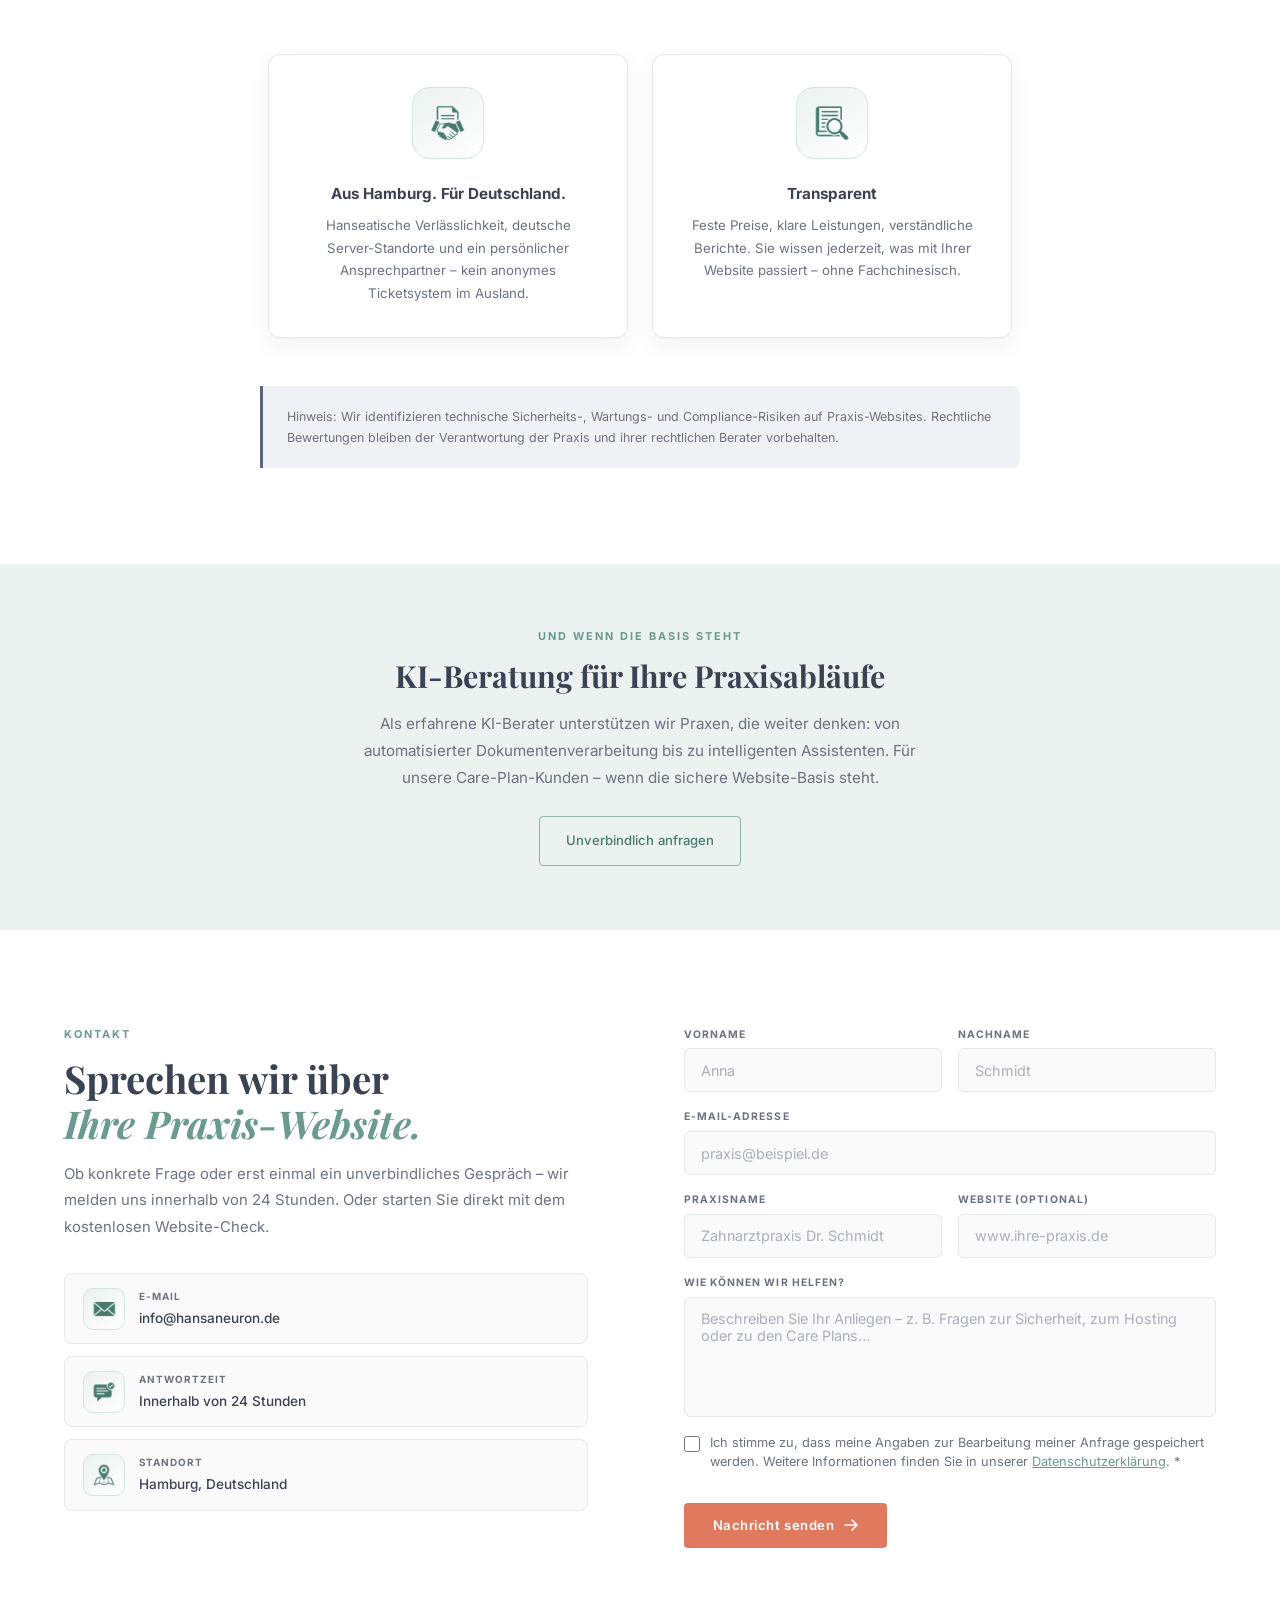
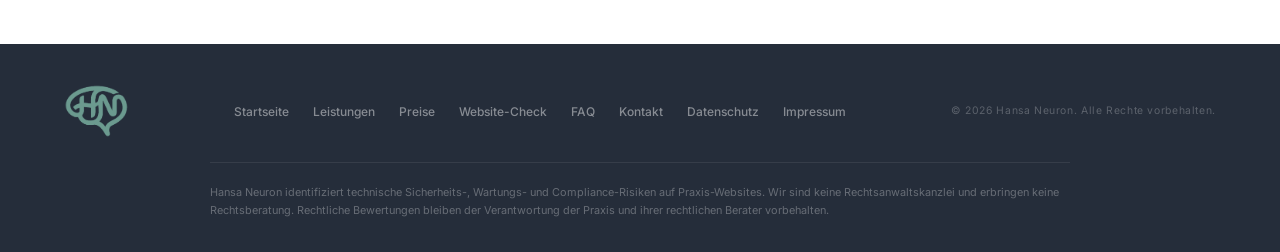
==== commit e6c2773f: "Version 3.9 Explainer video update" ====
--- a/index.html
+++ b/index.html
@@ -224,6 +224,43 @@
         <p class="step-desc" data-i18n="step3.desc">Ihre Website bleibt dauerhaft sicher: Hosting auf deutschen Servern, Updates, Monitoring, Backups und persönlicher Support – ab 99 € im Monat.</p>
         <div class="step-tag"><span class="label" data-i18n="step3.tag">Ab 99 €/Monat</span></div>
       </div>
+    </div>
+  </section>
+
+  <!-- ── Erklärvideo ──────────────────────────────────── -->
+  <section id="video" style="background:var(--white);">
+    <div class="section-center">
+      <div class="section-kicker reveal" data-i18n="video.kicker">In 72 Sekunden erklärt</div>
+      <h2 class="section-title reveal reveal-delay-1" data-i18n="video.title">So funktioniert der<br/><em>kostenlose Website-Check</em></h2>
+    </div>
+    <div class="video-frame-wrap reveal reveal-delay-1">
+      <div class="video-frame">
+        <button type="button" class="video-poster" data-video-id="dh_RL_MtNYU" aria-label="Video abspielen: So funktioniert der kostenlose Website-Check">
+          <img src="assets/video-explainer-poster.webp" alt="" width="720" height="1280" loading="lazy" />
+          <span class="video-play-btn" aria-hidden="true">
+            <svg viewBox="0 0 24 24"><path d="M6 4l15 8-15 8V4z"/></svg>
+          </span>
+        </button>
+      </div>
+    </div>
+    <p class="video-consent-note reveal reveal-delay-2">
+      <span data-i18n="video.consentNote">Beim Abspielen wird eine Verbindung zu YouTube (Google Ireland Limited) hergestellt. Details in unserer</span>
+      <a href="datenschutz.html" data-privacy-link data-i18n="video.consentLink">Datenschutzerklärung</a>.
+    </p>
+    <div class="section-center" style="padding-top:.5rem;">
+      <details class="video-transcript reveal reveal-delay-2">
+        <summary data-i18n="video.transcriptToggle">Transkript anzeigen</summary>
+        <div class="video-transcript-body" data-i18n="video.transcriptBody">
+          <p><span class="tc-time">0:00</span>Wann wurde Ihre Praxis-Website zuletzt geprüft?</p>
+          <p><span class="tc-time">0:05</span>Sicherheitslücken sieht man einer Website nicht an.</p>
+          <p><span class="tc-time">0:13</span>Adresse eingeben. In rund 60 Sekunden steht das Ergebnis.</p>
+          <p><span class="tc-time">0:22</span>Sie sehen sofort, wo Ihre Website steht — im Klartext erklärt.</p>
+          <p><span class="tc-time">0:32</span>Ein fester Ansprechpartner in Hamburg — Antwort innerhalb von 24 Stunden.</p>
+          <p><span class="tc-time">0:40</span>Das vollständige Audit geht tiefer — und wir beheben die Befunde direkt.</p>
+          <p><span class="tc-time">0:50</span>Danach bleibt die Website sicher — zu einem festen monatlichen Preis.</p>
+          <p><span class="tc-time">1:01</span>Kostenlos prüfen: hansaneuron.de/website-check</p>
+        </div>
+      </details>
     </div>
   </section>
 
@@ -548,6 +585,12 @@
     "step3.title": "Care Plan",
     "step3.desc": "Ihre Website bleibt dauerhaft sicher: Hosting auf deutschen Servern, Updates, Monitoring, Backups und persönlicher Support – ab 99 € im Monat.",
     "step3.tag": "Ab 99 €/Monat",
+    "video.kicker": "In 72 Sekunden erklärt",
+    "video.title": "So funktioniert der<br/><em>kostenlose Website-Check</em>",
+    "video.consentNote": "Beim Abspielen wird eine Verbindung zu YouTube (Google Ireland Limited) hergestellt. Details in unserer",
+    "video.consentLink": "Datenschutzerklärung",
+    "video.transcriptToggle": "Transkript anzeigen",
+    "video.transcriptBody": "<p><span class=\"tc-time\">0:00</span>Wann wurde Ihre Praxis-Website zuletzt geprüft?</p><p><span class=\"tc-time\">0:05</span>Sicherheitslücken sieht man einer Website nicht an.</p><p><span class=\"tc-time\">0:13</span>Adresse eingeben. In rund 60 Sekunden steht das Ergebnis.</p><p><span class=\"tc-time\">0:22</span>Sie sehen sofort, wo Ihre Website steht — im Klartext erklärt.</p><p><span class=\"tc-time\">0:32</span>Ein fester Ansprechpartner in Hamburg — Antwort innerhalb von 24 Stunden.</p><p><span class=\"tc-time\">0:40</span>Das vollständige Audit geht tiefer — und wir beheben die Befunde direkt.</p><p><span class=\"tc-time\">0:50</span>Danach bleibt die Website sicher — zu einem festen monatlichen Preis.</p><p><span class=\"tc-time\">1:01</span>Kostenlos prüfen: hansaneuron.de/website-check</p>",
     "serv.kicker": "Leistungen",
     "serv.title": "Alles, was Ihre Praxis-Website braucht.<br/><em>Aus einer Hand.</em>",
     "serv1.name": "Website-Sicherheit",
@@ -668,6 +711,12 @@
     "step3.title": "Care Plan",
     "step3.desc": "Your website stays permanently secure: German-based hosting, updates, monitoring, backups and personal support – from €99 per month.",
     "step3.tag": "From €99/month",
+    "video.kicker": "Explained in 72 seconds",
+    "video.title": "How the free<br/><em>website check</em> works",
+    "video.consentNote": "Playing the video connects to YouTube (Google Ireland Limited). Details in our",
+    "video.consentLink": "Privacy Policy",
+    "video.transcriptToggle": "Show transcript",
+    "video.transcriptBody": "<p><span class=\"tc-time\">0:00</span>When was your practice website last checked?</p><p><span class=\"tc-time\">0:05</span>You can't tell security gaps just by looking at a website.</p><p><span class=\"tc-time\">0:13</span>Enter the address. Results in about 60 seconds.</p><p><span class=\"tc-time\">0:22</span>You immediately see where your website stands — explained in plain language.</p><p><span class=\"tc-time\">0:32</span>A dedicated contact in Hamburg — replies within 24 hours.</p><p><span class=\"tc-time\">0:40</span>The full audit goes deeper — and we fix the findings directly.</p><p><span class=\"tc-time\">0:50</span>After that, your website stays secure — for one fixed monthly price.</p><p><span class=\"tc-time\">1:01</span>Check for free: hansaneuron.de/website-check</p>",
     "serv.kicker": "Services",
     "serv.title": "Everything your practice website needs.<br/><em>From one partner.</em>",
     "serv1.name": "Website security",
--- a/assets/style.css
+++ b/assets/style.css
@@ -294,6 +294,62 @@
 .step-desc { font-size: .85rem; color: var(--text-muted); line-height: 1.75; }
 .step-tag { margin-top: 1rem; }
 
+/* ── Explainer video (2026-08-04) ──────────────────────
+   Click-to-play facade: nothing is requested from YouTube
+   until the user explicitly clicks. Keeps the section
+   consistent with "keine Tracking-Cookies" / TDDDG §25 —
+   the same pre-consent-third-party check this site's own
+   Website-Check flags on OTHER sites. ──────────────────── */
+.video-frame-wrap { max-width: 320px; margin: 3rem auto 0; }
+.video-frame {
+  position: relative; width: 100%; aspect-ratio: 9 / 16;
+  border-radius: 16px; overflow: hidden; background: var(--slate-dark);
+  box-shadow: 0 8px 28px rgba(58,67,84,.16);
+}
+.video-frame iframe { position: absolute; inset: 0; width: 100%; height: 100%; border: 0; }
+.video-poster {
+  position: absolute; inset: 0; width: 100%; height: 100%; padding: 0; margin: 0;
+  border: 0; cursor: pointer; background: var(--slate-dark);
+}
+.video-poster img { width: 100%; height: 100%; object-fit: cover; display: block; }
+.video-poster::after {
+  content: ""; position: absolute; inset: 0;
+  background: linear-gradient(180deg, rgba(37,45,58,.05) 0%, rgba(37,45,58,.35) 100%);
+}
+.video-play-btn {
+  position: absolute; top: 50%; left: 50%; transform: translate(-50%, -50%);
+  width: 64px; height: 64px; border-radius: 50%;
+  background: var(--white); display: flex; align-items: center; justify-content: center;
+  box-shadow: 0 4px 18px rgba(0,0,0,.28); transition: transform .2s ease, background .2s ease;
+}
+.video-poster:hover .video-play-btn, .video-poster:focus-visible .video-play-btn {
+  transform: translate(-50%, -50%) scale(1.08); background: var(--teal-50);
+}
+.video-play-btn svg { width: 22px; height: 22px; fill: var(--teal-dark); margin-left: 2px; }
+.video-consent-note {
+  font-size: .74rem; color: var(--text-muted); text-align: center;
+  max-width: 320px; margin: .85rem auto 0; line-height: 1.6;
+}
+.video-consent-note a { color: var(--teal-dark); text-decoration: underline; }
+.video-transcript {
+  max-width: 640px; margin: 1.75rem auto 0; border: 1px solid var(--border);
+  border-radius: 10px; padding: 0; background: var(--white);
+}
+.video-transcript summary {
+  cursor: pointer; list-style: none; font-size: .85rem; font-weight: 700;
+  color: var(--teal-dark); padding: .9rem 1.25rem; user-select: none;
+}
+.video-transcript summary::-webkit-details-marker { display: none; }
+.video-transcript summary::before { content: "▸ "; font-size: .7rem; }
+.video-transcript[open] summary::before { content: "▾ "; }
+.video-transcript-body { padding: 0 1.25rem 1.25rem; font-size: .82rem; color: var(--text-muted); line-height: 1.9; }
+.video-transcript-body .tc-time { color: var(--teal); font-weight: 700; font-family: var(--ff-body); margin-right: .4em; }
+.video-transcript-body p { margin-bottom: .5rem; }
+.sr-only {
+  position: absolute; width: 1px; height: 1px; padding: 0; margin: -1px;
+  overflow: hidden; clip: rect(0,0,0,0); white-space: nowrap; border: 0;
+}
+
 /* ── Service cards ─────────────────────────────────── */
 .services-grid { display: grid; grid-template-columns: repeat(3, 1fr); gap: 1.5rem; margin-top: 3.5rem; }
 .service-card {
